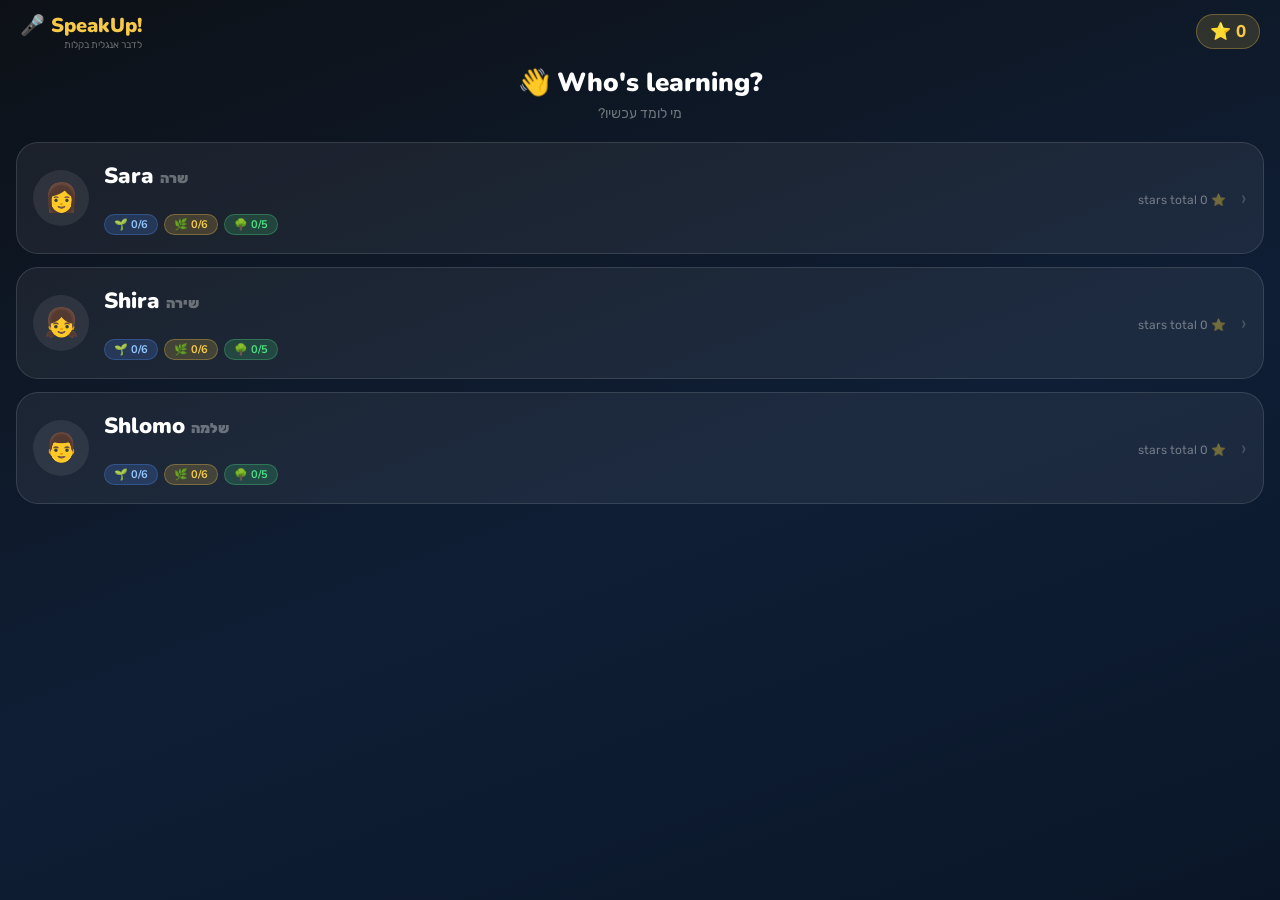
==== index.html @ 08e77045 "updated url for db" ====
<!DOCTYPE html>
<html lang="he" dir="ltr">
<head>
<meta charset="UTF-8">
<meta name="viewport" content="width=device-width, initial-scale=1.0, maximum-scale=1.0, user-scalable=no, viewport-fit=cover">
<meta name="apple-mobile-web-app-capable" content="yes">
<meta name="apple-mobile-web-app-status-bar-style" content="black-translucent">
<meta name="apple-mobile-web-app-title" content="SpeakUp!">
<meta name="theme-color" content="#0d1117">
<title>SpeakUp! 🎤</title>
<link href="https://fonts.googleapis.com/css2?family=Nunito:wght@400;600;700;800;900&family=Rubik:wght@400;500;700&display=swap" rel="stylesheet">
<style>
:root{
  --bg:#0d1117;--gold:#f7c948;--coral:#ff6b6b;
  --blue:#4f8ef7;--green:#4ade80;--purple:#a78bfa;
  --safe-top:env(safe-area-inset-top,0px);--safe-bottom:env(safe-area-inset-bottom,0px);
}
*{box-sizing:border-box;margin:0;padding:0;-webkit-tap-highlight-color:transparent;}
html,body{height:100%;width:100%;background:var(--bg);font-family:'Nunito',sans-serif;overflow:hidden;touch-action:manipulation;}
#app{height:100vh;width:100vw;background:linear-gradient(160deg,#0d1117 0%,#0f1e35 55%,#0a1628 100%);display:flex;flex-direction:column;overflow:hidden;padding-top:var(--safe-top);padding-bottom:var(--safe-bottom);}

.hdr{display:flex;align-items:center;justify-content:space-between;padding:12px 20px 8px;flex-shrink:0;}
.logo-text{color:#fff;font-weight:900;font-size:20px;}.logo-text span{color:var(--gold);}
.logo-sub{color:rgba(255,255,255,0.38);font-size:10px;font-family:'Rubik',sans-serif;direction:rtl;}
.star-pill{display:flex;align-items:center;gap:5px;background:rgba(247,201,72,0.15);border:1px solid rgba(247,201,72,0.3);border-radius:20px;padding:5px 13px;}
.star-pill span{color:var(--gold);font-weight:800;font-size:17px;}

.scroll{flex:1;overflow-y:auto;-webkit-overflow-scrolling:touch;padding:0 16px 32px;}
.scroll::-webkit-scrollbar{display:none;}
.screen{display:none;}.screen.active{display:block;}
.back-btn{background:rgba(255,255,255,0.12);border:1.5px solid rgba(255,255,255,0.25);border-radius:12px;padding:6px 14px;color:#fff;font-size:14px;font-weight:700;cursor:pointer;display:flex;align-items:center;justify-content:center;gap:4px;flex-shrink:0;transition:background 0.15s;}.back-btn:active{background:rgba(255,255,255,0.22);}
.btn{border:none;border-radius:16px;padding:14px 0;font-family:'Nunito',sans-serif;font-weight:800;font-size:15px;cursor:pointer;transition:transform 0.1s;-webkit-appearance:none;}
.btn:active{transform:scale(0.96);}
.btn-ghost{flex:1;background:rgba(255,255,255,0.08);border:1px solid rgba(255,255,255,0.12);color:#fff;}
.btn-blue{flex:1;background:linear-gradient(135deg,#4f8ef7,#2563eb);color:#fff;}
.btn-gold{width:100%;background:linear-gradient(135deg,var(--gold),var(--coral));color:#1a1a2e;}
.btn-off{opacity:0.3;pointer-events:none;}
.pbar-wrap{background:rgba(255,255,255,0.1);border-radius:8px;height:5px;margin-bottom:18px;}
.pbar{height:100%;border-radius:8px;transition:width 0.4s;}

/* PROFILES */
.pick-head{text-align:center;padding-top:6px;margin-bottom:20px;}
.pick-head h1{color:#fff;font-weight:900;font-size:26px;margin-bottom:5px;}
.pick-head p{color:rgba(255,255,255,0.4);font-size:14px;font-family:'Rubik',sans-serif;direction:rtl;}
.prof-card{background:rgba(255,255,255,0.06);border:1.5px solid rgba(255,255,255,0.12);border-radius:22px;padding:18px 16px;margin-bottom:13px;display:flex;align-items:center;gap:15px;cursor:pointer;transition:transform 0.12s;}
.prof-card:active{transform:scale(0.97);}
.p-avatar{width:56px;height:56px;border-radius:50%;display:flex;align-items:center;justify-content:center;font-size:28px;flex-shrink:0;background:rgba(255,255,255,0.08);}
.p-name{color:#fff;font-weight:900;font-size:22px;}
.p-sub{color:rgba(255,255,255,0.38);font-size:12px;font-family:'Rubik',sans-serif;direction:rtl;margin-top:2px;}
.p-levels{display:flex;gap:6px;margin-top:7px;flex-wrap:wrap;}
.lvl-pip{border-radius:20px;padding:2px 9px;font-size:11px;font-weight:700;}
.pip-b{background:rgba(79,142,247,0.2);color:#93c5fd;border:1px solid rgba(79,142,247,0.3);}
.pip-i{background:rgba(247,201,72,0.18);color:var(--gold);border:1px solid rgba(247,201,72,0.3);}
.pip-a{background:rgba(74,222,128,0.18);color:var(--green);border:1px solid rgba(74,222,128,0.3);}

/* LEVEL PICKER */
.lvl-head{text-align:center;padding:4px 0 18px;}
.lvl-head .av{font-size:52px;display:block;margin-bottom:8px;}
.lvl-head h2{color:#fff;font-weight:900;font-size:24px;}
.lvl-head p{color:rgba(255,255,255,0.4);font-size:13px;font-family:'Rubik',sans-serif;direction:rtl;margin-top:3px;}
.lvl-card{border-radius:22px;padding:18px 16px;margin-bottom:13px;cursor:pointer;transition:transform 0.12s;border:2px solid transparent;}
.lvl-card:active{transform:scale(0.97);}
.lc-b{background:linear-gradient(135deg,rgba(79,142,247,0.18),rgba(37,99,235,0.1));border-color:rgba(79,142,247,0.35);}
.lc-i{background:linear-gradient(135deg,rgba(247,201,72,0.15),rgba(255,107,107,0.08));border-color:rgba(247,201,72,0.35);}
.lc-a{background:linear-gradient(135deg,rgba(74,222,128,0.14),rgba(34,197,94,0.07));border-color:rgba(74,222,128,0.35);}
.lvl-top{display:flex;align-items:center;justify-content:space-between;margin-bottom:6px;}
.lvl-title{color:#fff;font-weight:900;font-size:19px;}
.lvl-badge{font-size:10px;font-weight:800;letter-spacing:0.5px;padding:3px 10px;border-radius:20px;}
.bdg-b{background:rgba(79,142,247,0.25);color:#93c5fd;}
.bdg-i{background:rgba(247,201,72,0.25);color:var(--gold);}
.bdg-a{background:rgba(74,222,128,0.25);color:var(--green);}
.lvl-desc{color:rgba(255,255,255,0.48);font-size:13px;margin-bottom:10px;}
.lvl-prow{display:flex;align-items:center;gap:8px;}
.lvl-pbar{flex:1;background:rgba(255,255,255,0.1);border-radius:6px;height:5px;}
.lvl-pfill{height:100%;border-radius:6px;}
.fill-b{background:linear-gradient(90deg,#93c5fd,#4f8ef7);}
.fill-i{background:linear-gradient(90deg,var(--gold),var(--coral));}
.fill-a{background:linear-gradient(90deg,var(--green),#22c55e);}
.lvl-ptext{color:rgba(255,255,255,0.35);font-size:11px;white-space:nowrap;}

/* HOME */
.home-hdr{background:rgba(255,255,255,0.05);border:1px solid rgba(255,255,255,0.08);border-radius:20px;padding:14px;margin-bottom:14px;display:flex;align-items:center;gap:12px;}
.hh-av{width:42px;height:42px;border-radius:50%;display:flex;align-items:center;justify-content:center;font-size:20px;background:rgba(255,255,255,0.08);flex-shrink:0;}
.hh-name{color:#fff;font-weight:900;font-size:16px;}
.hh-sub{color:rgba(255,255,255,0.36);font-size:11px;font-family:'Rubik',sans-serif;direction:rtl;margin-top:2px;}
.sw-btn{background:rgba(255,255,255,0.08);border:1px solid rgba(255,255,255,0.15);border-radius:12px;padding:6px 11px;color:rgba(255,255,255,0.6);font-size:11px;font-weight:700;cursor:pointer;white-space:nowrap;}
.sec-label{color:rgba(255,255,255,0.4);font-size:11px;font-weight:800;letter-spacing:1px;text-transform:uppercase;margin-bottom:9px;}
.lesson-row{width:100%;background:rgba(255,255,255,0.06);border:1px solid rgba(255,255,255,0.1);border-radius:18px;padding:13px 15px;display:flex;align-items:center;gap:13px;margin-bottom:9px;cursor:pointer;transition:transform 0.1s;-webkit-appearance:none;}
.lesson-row:active{transform:scale(0.97);}
.lesson-row.done{background:rgba(74,222,128,0.09);border-color:rgba(74,222,128,0.27);}
.lr-emoji{font-size:30px;line-height:1;flex-shrink:0;}
.lr-info{flex:1;text-align:left;}
.lr-en{color:#fff;font-weight:800;font-size:15px;}
.lr-he{color:rgba(255,255,255,0.36);font-family:'Rubik',sans-serif;font-size:12px;direction:rtl;text-align:right;}
.lr-meta{color:rgba(255,255,255,0.26);font-size:11px;margin-top:2px;}
.lr-check{color:var(--green);font-size:16px;}
.lr-arrow{color:rgba(255,255,255,0.2);font-size:17px;}

/* ═══ FLASHCARD SCREEN ═══ */
.card-hdr{display:flex;align-items:center;justify-content:space-between;margin-bottom:13px;}
.card-hdr-title{color:#fff;font-weight:800;font-size:16px;}
.card-hdr-count{color:rgba(255,255,255,0.38);font-size:13px;}

/* The big word card */
.word-card{background:linear-gradient(135deg,#1a237e,#283593);border:1px solid rgba(255,255,255,0.12);border-radius:28px;padding:28px 20px;text-align:center;margin-bottom:16px;position:relative;}
.wc-hebrew{color:#fff;font-weight:900;font-size:52px;font-family:'Rubik',sans-serif;direction:rtl;line-height:1.1;margin-bottom:12px;}
.wc-english{color:rgba(255,255,255,0.55);font-size:22px;font-weight:700;margin-bottom:4px;}
.wc-pronun{display:inline-block;background:rgba(255,255,255,0.1);border-radius:12px;padding:5px 14px;color:rgba(255,255,255,0.7);font-size:14px;font-weight:700;margin-bottom:12px;}
.wc-example{color:rgba(255,255,255,0.4);font-size:13px;font-style:italic;line-height:1.5;}

/* LISTEN BUTTON */
.listen-btn{width:100%;border:none;border-radius:20px;padding:18px;background:linear-gradient(135deg,#4f8ef7,#2563eb);color:#fff;font-family:'Nunito',sans-serif;font-weight:900;font-size:18px;cursor:pointer;display:flex;align-items:center;justify-content:center;gap:10px;margin-bottom:12px;transition:transform 0.1s;}
.listen-btn:active{transform:scale(0.97);}
.listen-btn.playing{background:linear-gradient(135deg,#7c3aed,#5b21b6);animation:pulse 1s infinite;}

/* SPEAK BUTTON — big mic */
.speak-btn{width:100%;border:none;border-radius:20px;padding:20px;background:linear-gradient(135deg,#dc2626,#b91c1c);color:#fff;font-family:'Nunito',sans-serif;font-weight:900;font-size:18px;cursor:pointer;display:flex;align-items:center;justify-content:center;gap:10px;margin-bottom:12px;transition:all 0.2s;position:relative;overflow:hidden;}
.speak-btn:active{transform:scale(0.97);}
.speak-btn.listening{background:linear-gradient(135deg,#16a34a,#15803d);animation:pulse 0.8s infinite;}
.speak-btn.listening::after{content:'';position:absolute;inset:-4px;border-radius:24px;border:3px solid rgba(74,222,128,0.6);animation:ripple 1s infinite;}

/* NAV */
.nav-row{display:flex;gap:10px;margin-bottom:9px;}

/* FEEDBACK */
.fb-card{border-radius:18px;padding:14px 16px;text-align:center;margin-bottom:12px;display:none;}
.fb-card.correct{background:rgba(74,222,128,0.15);border:1px solid rgba(74,222,128,0.4);}
.fb-card.wrong{background:rgba(248,113,113,0.12);border:1px solid rgba(248,113,113,0.3);}
.fb-emoji{font-size:32px;display:block;margin-bottom:4px;}
.fb-main{font-weight:800;font-size:17px;}
.fb-card.correct .fb-main{color:var(--green);}
.fb-card.wrong .fb-main{color:#f87171;}
.fb-heard{color:rgba(255,255,255,0.45);font-size:13px;margin-top:4px;font-family:'Rubik',sans-serif;}

/* QUIZ SCREEN — speak the translation */
.q-card{background:rgba(255,255,255,0.05);border:1px solid rgba(255,255,255,0.1);border-radius:22px;padding:22px 16px;margin-bottom:16px;text-align:center;}
.q-prompt{color:rgba(255,255,255,0.45);font-size:13px;margin-bottom:10px;font-family:'Rubik',sans-serif;direction:rtl;}
.q-hebrew{color:#fff;font-weight:900;font-size:52px;font-family:'Rubik',sans-serif;direction:rtl;line-height:1.15;}
.q-hint{color:rgba(255,255,255,0.3);font-size:12px;margin-top:8px;}

/* Big mic for quiz */
.mic-wrap{display:flex;flex-direction:column;align-items:center;gap:12px;margin-bottom:16px;}
.mic-btn{width:100px;height:100px;border-radius:50%;border:none;background:linear-gradient(135deg,#dc2626,#b91c1c);color:#fff;font-size:40px;cursor:pointer;display:flex;align-items:center;justify-content:center;transition:all 0.2s;box-shadow:0 8px 32px rgba(220,38,38,0.4);}
.mic-btn.listening{background:linear-gradient(135deg,#16a34a,#15803d);box-shadow:0 8px 32px rgba(22,163,74,0.5);animation:micPulse 0.8s infinite;}
.mic-label{color:rgba(255,255,255,0.5);font-size:13px;font-family:'Rubik',sans-serif;direction:rtl;}
.mic-label.active{color:var(--green);font-weight:700;}
.heard-text{background:rgba(255,255,255,0.06);border:1px solid rgba(255,255,255,0.1);border-radius:14px;padding:12px 16px;color:#fff;font-size:18px;font-weight:700;min-height:50px;text-align:center;margin-bottom:10px;font-style:italic;}

/* also show MC option for those who want it */
.opts-grid{display:grid;grid-template-columns:1fr 1fr;gap:9px;margin-bottom:11px;}
.opt{background:rgba(255,255,255,0.07);border:1px solid rgba(255,255,255,0.12);border-radius:14px;padding:13px 8px;color:#fff;font-family:'Nunito',sans-serif;font-weight:700;font-size:16px;cursor:pointer;-webkit-appearance:none;width:100%;transition:all 0.1s;}
.opt:active{transform:scale(0.96);}
.opt.correct{background:rgba(74,222,128,0.2)!important;border-color:var(--green)!important;color:var(--green)!important;}
.opt.wrong{background:rgba(248,113,113,0.15)!important;border-color:#f87171!important;}
.or-divider{text-align:center;color:rgba(255,255,255,0.25);font-size:12px;margin:8px 0;letter-spacing:1px;}
.score-line{color:rgba(255,255,255,0.36);font-size:13px;margin-top:5px;text-align:center;}
.score-line b{color:var(--green);}

/* RESULT */
.res{text-align:center;padding-top:6px;}
.res-emoji{font-size:72px;display:block;margin-bottom:10px;animation:bIn 0.5s cubic-bezier(.4,2,.6,1);}
.res-title{color:#fff;font-weight:900;font-size:22px;margin-bottom:4px;}
.res-score{color:rgba(255,255,255,0.48);font-size:14px;margin-bottom:18px;}
.stars-row{display:flex;justify-content:center;gap:13px;margin-bottom:20px;}
.si{font-size:42px;opacity:0.2;}.si.on{opacity:1;animation:sPop 0.5s cubic-bezier(.4,2,.6,1) forwards;}
.words-box{background:rgba(255,255,255,0.05);border:1px solid rgba(255,255,255,0.08);border-radius:18px;padding:12px 14px;margin-bottom:14px;}
.words-box-t{color:rgba(255,255,255,0.36);font-size:12px;margin-bottom:7px;}
.chips{display:flex;flex-wrap:wrap;gap:6px;justify-content:center;}
.chip{background:rgba(247,201,72,0.1);border:1px solid rgba(247,201,72,0.22);border-radius:20px;padding:3px 10px;color:var(--gold);font-size:12px;font-weight:700;cursor:pointer;}
.chip:active{transform:scale(0.95);}
.res-btns{display:flex;flex-direction:column;gap:9px;}
.xp-box{background:linear-gradient(135deg,rgba(79,142,247,0.2),rgba(37,99,235,0.14));border:1px solid rgba(79,142,247,0.3);border-radius:16px;padding:11px 14px;margin-bottom:14px;text-align:center;}
.xp-box strong{color:#93c5fd;font-size:14px;}.xp-box p{color:rgba(255,255,255,0.42);font-size:12px;font-family:'Rubik',sans-serif;direction:rtl;margin-top:3px;}

/* speech mode toggle */
.mode-toggle{display:flex;gap:8px;margin-bottom:14px;}
.mode-btn{flex:1;border:none;border-radius:14px;padding:10px;font-family:'Nunito',sans-serif;font-weight:700;font-size:13px;cursor:pointer;-webkit-appearance:none;transition:all 0.2s;}
.mode-btn.active-mode{background:linear-gradient(135deg,#4f8ef7,#2563eb);color:#fff;}
.mode-btn.inactive-mode{background:rgba(255,255,255,0.07);color:rgba(255,255,255,0.5);border:1px solid rgba(255,255,255,0.1);}

@keyframes pulse{0%,100%{opacity:1}50%{opacity:0.7}}
@keyframes ripple{0%{transform:scale(1);opacity:1}100%{transform:scale(1.15);opacity:0}}
@keyframes micPulse{0%,100%{transform:scale(1)}50%{transform:scale(1.08)}}
@keyframes bIn{0%{transform:scale(0.4);opacity:0}100%{transform:scale(1);opacity:1}}
@keyframes sPop{0%{transform:scale(0) rotate(-25deg);opacity:0}80%{transform:scale(1.25) rotate(5deg);opacity:1}100%{transform:scale(1) rotate(0);opacity:1}}
@keyframes fIn{0%{transform:translateY(7px);opacity:0}100%{transform:translateY(0);opacity:1}}
.fin{animation:fIn 0.22s ease;}

</style>
</head>
<body>
<div id="app">
  <div class="hdr">
    <div style="display:flex;align-items:center;gap:8px">
      <button class="back-btn" id="backBtn" style="display:none" onclick="goBack()">← Back</button>
      <div>
        <div class="logo-text">🎤 <span>SpeakUp!</span></div>
        <div class="logo-sub" id="hSub">לדבר אנגלית בקלות</div>
      </div>
    </div>
    <div class="star-pill"><span>⭐</span><span id="starCount">0</span></div>
  </div>

  <div class="scroll" id="scroll">

    <!-- ① PROFILE PICKER -->
    <div class="screen active" id="s-profiles">
      <div class="pick-head"><h1>👋 Who's learning?</h1><p>מי לומד עכשיו?</p></div>
      <div id="profileList"></div>
    </div>

    <!-- ② LEVEL PICKER -->
    <div class="screen" id="s-levels">
      <div class="lvl-head">
        <span class="av" id="lvlAv"></span>
        <h2 id="lvlName"></h2>
        <p>בחר את הרמה שלך</p>
      </div>
      <div id="levelList"></div>
    </div>

    <!-- ③ LESSON LIST -->
    <div class="screen" id="s-home">
      <div class="home-hdr" id="homeHdr"></div>
      <div id="lessonList"></div>
    </div>

    <!-- ④ LEARN (flashcard + listen + speak) -->
    <div class="screen" id="s-lesson">
      <div class="card-hdr">
        <div class="card-hdr-title" id="cardTitle"></div>
        <div class="card-hdr-count" id="cardCount"></div>
      </div>
      <div class="pbar-wrap"><div class="pbar" id="cardPbar" style="background:linear-gradient(90deg,var(--gold),var(--coral));width:12%"></div></div>

      <div class="word-card">
        <div class="wc-hebrew" id="wHebrew"></div>
        <div class="wc-english" id="wEnglish"></div>
        <div class="wc-example" id="wExample"></div>
      </div>

      <!-- Listen button -->
      <button class="listen-btn" id="listenBtn" onclick="speakWord()">
        🔊 Listen • שמע את המילה
      </button>

      <!-- Speak back button -->
      <button class="speak-btn" id="speakBackBtn" onclick="toggleSpeakBack()">
        🎤 Say it! • דבר את המילה
      </button>

      <div class="fb-card fin" id="lessonFb">
        <span class="fb-emoji" id="lessonFbEmoji"></span>
        <div class="fb-main" id="lessonFbMain"></div>
        <div class="fb-heard" id="lessonFbHeard"></div>
      </div>

      <div class="nav-row" style="margin-top:8px">
        <button class="btn btn-ghost" id="prevBtn" onclick="prevCard()">← הקודם</button>
        <button class="btn btn-blue"  id="nextBtn" onclick="nextCard()">הבא →</button>
      </div>
      <button class="btn btn-gold" id="quizBtn" style="display:none;margin-top:2px" onclick="startQuiz()">🎯 Practice Quiz! • חידון</button>
      <button class="btn btn-ghost" id="backToLessonsBtn" style="display:none;width:100%;margin-top:6px" onclick="goHome()">🏠 Back to Lessons • חזור לשיעורים</button>
    </div>

    <!-- ⑤ QUIZ -->
    <div class="screen" id="s-quiz">
      <div style="display:flex;align-items:center;justify-content:space-between;margin-bottom:11px">
        <div style="color:var(--gold);font-weight:800;font-size:16px">🎯 Speaking Quiz!</div>
        <div style="color:rgba(255,255,255,0.4);font-size:14px" id="qCount">1/8</div>
      </div>
      <div class="pbar-wrap"><div class="pbar" id="qPbar" style="background:linear-gradient(90deg,#4ade80,#22c55e);width:0%"></div></div>

      <div class="q-card">
        <div class="q-prompt">Say this word in English • אמור את המילה הזאת באנגלית:</div>
        <div class="q-hebrew" id="qHebrew"></div>
        <div class="q-hint" id="qNudge">Try saying it out loud — it helps!</div>
      </div>

      <!-- Mode toggle: speak or tap -->
      <div class="mode-toggle">
        <button class="mode-btn active-mode" id="modeSpeakBtn" onclick="setMode('speak')">🎤 Speak • דבר</button>
        <button class="mode-btn inactive-mode" id="modeTapBtn"   onclick="setMode('tap')">👆 Tap • לחץ</button>
      </div>

      <!-- SPEAK MODE -->
      <div id="speakMode">
        <div class="mic-wrap">
          <button class="mic-btn" id="micBtn" onclick="toggleMic()">🎤</button>
          <div class="mic-label" id="micLabel">Tap & say the English meaning • לחץ ואמור באנגלית</div>
        </div>
        <div class="heard-text" id="heardText">...</div>
        <button class="btn btn-blue" style="width:100%;margin-bottom:10px" onclick="checkSpoken()">✓ Check • בדוק</button>
      </div>

      <!-- TAP MODE (MC fallback) -->
      <div id="tapMode" style="display:none">
        <div class="opts-grid" id="mcOpts"></div>
      </div>

      <!-- Also play the word -->
      <button class="btn btn-ghost" style="width:100%;margin-bottom:10px;font-size:13px" onclick="playCurrentQ()">🔊 Hear the answer • שמע את התשובה</button>

      <div class="fb-card fin" id="qFb">
        <span class="fb-emoji" id="qFbEmoji"></span>
        <div class="fb-main" id="qFbMain"></div>
        <div class="fb-heard" id="qFbHeard"></div>
      </div>
      <div class="score-line">✓ <b id="qScore">0</b> correct so far</div>
    </div>

    <!-- ⑥ RESULT -->
    <div class="screen" id="s-result">
      <div class="res">
        <span class="res-emoji" id="rEmoji">🏆</span>
        <div class="res-title" id="rTitle"></div>
        <div class="res-score" id="rScore"></div>
        <div class="stars-row"><div class="si" id="st1">⭐</div><div class="si" id="st2">⭐</div><div class="si" id="st3">⭐</div></div>
        <div class="xp-box" id="xpBox" style="display:none"><strong id="xpT"></strong><p id="xpSub"></p></div>
        <div class="words-box">
          <div class="words-box-t">Tap a word to hear it again • לחץ כדי לשמוע</div>
          <div class="chips" id="wChips"></div>
        </div>
        <div class="res-btns">
          <button class="btn btn-blue"  style="width:100%;padding:15px" onclick="retryQuiz()">🔄 Try Again • נסה שוב</button>
          <button class="btn btn-gold"  style="padding:15px"            onclick="goHome()">🏠 More Lessons • עוד שיעורים</button>
          <button class="btn btn-ghost" style="width:100%;padding:12px;font-size:13px" onclick="goLevels()">📊 Change Level • שנה רמה</button>
          <button class="btn btn-ghost" style="width:100%;padding:12px;font-size:13px" onclick="goProfiles()">👤 Switch User • החלף משתמש</button>
        </div>
      </div>
    </div>

  </div>
</div>
<script>
/* ══════════════════════════════════
   CONTENT
══════════════════════════════════ */
const LEVEL_META={
  beginner:    {key:'beginner',    icon:'🌱',label:'Beginner',    labelHe:'מתחיל',  lc:'lc-b',fill:'fill-b',bdg:'bdg-b',pip:'pip-b',desc:'Basic words spoken aloud'},
  intermediate:{key:'intermediate',icon:'🌿',label:'Intermediate',labelHe:'בינוני', lc:'lc-i',fill:'fill-i',bdg:'bdg-i',pip:'pip-i',desc:'Sentences & everyday phrases'},
  advanced:    {key:'advanced',    icon:'🌳',label:'Advanced',    labelHe:'מתקדם',  lc:'lc-a',fill:'fill-a',bdg:'bdg-a',pip:'pip-a',desc:'Idioms & complex expressions'},
};
const USERS=[
  {id:'sara',  name:'Sara',  nameHe:'שרה',  emoji:'👩'},
  {id:'shira', name:'Shira', nameHe:'שירה', emoji:'👧'},
  {id:'shlomo',name:'Shlomo',nameHe:'שלמה', emoji:'👨'},
];
const LESSONS={
  beginner:[
    {id:'greetings',he:'ברכות',en:'Greetings',emoji:'👋',words:[
      {e:'Hello',h:'שלום',x:'Hello! Nice to meet you.'},
      {e:'Good morning',h:'בוקר טוב',x:'Good morning! How are you?'},
      {e:'Good night',h:'לילה טוב',x:'Good night, sleep well.'},
      {e:'Goodbye',h:'להתראות',x:'Goodbye, see you tomorrow!'},
      {e:'Thank you',h:'תודה',x:'Thank you very much!'},
      {e:'Please',h:'בבקשה',x:'Can I have water, please?'},
      {e:'Yes',h:'כן',x:'Yes, I understand.'},
      {e:'No',h:'לא',x:'No, thank you.'},
    ]},
    {id:'numbers',he:'מספרים',en:'Numbers',emoji:'🔢',words:[
      {e:'One',h:'אחד',x:'One coffee, please.'},
      {e:'Two',h:'שניים',x:'Two apples, please.'},
      {e:'Three',h:'שלוש',x:'I need three minutes.'},
      {e:'Four',h:'ארבע',x:'Table for four, please.'},
      {e:'Five',h:'חמש',x:'Five more minutes!'},
      {e:'Ten',h:'עשר',x:'Ten minutes later.'},
      {e:'Twenty',h:'עשרים',x:'Twenty dollars, please.'},
      {e:'One hundred',h:'מאה',x:'One hundred percent!'},
    ]},
    {id:'colors',he:'צבעים',en:'Colors',emoji:'🎨',words:[
      {e:'Red',h:'אדום',x:'I like the red one.'},
      {e:'Blue',h:'כחול',x:'The sky is blue.'},
      {e:'Green',h:'ירוק',x:'Grass is green.'},
      {e:'Yellow',h:'צהוב',x:'The sun is yellow.'},
      {e:'White',h:'לבן',x:'I want the white shirt.'},
      {e:'Black',h:'שחור',x:'Black coffee, please.'},
      {e:'Orange',h:'כתום',x:'I want an orange juice.'},
      {e:'Pink',h:'ורוד',x:'She loves pink flowers.'},
    ]},
    {id:'family',he:'משפחה',en:'Family',emoji:'👨‍👩‍👧',words:[
      {e:'Mother',h:'אמא',x:'My mother is very kind.'},
      {e:'Father',h:'אבא',x:'My father works here.'},
      {e:'Brother',h:'אח',x:'This is my brother.'},
      {e:'Sister',h:'אחות',x:'My sister is a doctor.'},
      {e:'Son',h:'בן',x:'He is my son.'},
      {e:'Daughter',h:'בת',x:'She is my daughter.'},
      {e:'Grandmother',h:'סבתא',x:'I love my grandmother.'},
      {e:'Grandfather',h:'סבא',x:'My grandfather is funny.'},
    ]},
    {id:'food',he:'אוכל',en:'Food & Drink',emoji:'🍎',words:[
      {e:'Water',h:'מים',x:'Can I have some water?'},
      {e:'Bread',h:'לחם',x:'Fresh bread, please.'},
      {e:'Coffee',h:'קפה',x:'One coffee, please.'},
      {e:'Milk',h:'חלב',x:'I take milk in my coffee.'},
      {e:'Chicken',h:'עוף',x:'I will have the chicken.'},
      {e:'Salad',h:'סלט',x:'A salad, please.'},
      {e:'Juice',h:'מיץ',x:'Orange juice, please.'},
      {e:'Dessert',h:'קינוח',x:'What desserts do you have?'},
    ]},
    {id:'body',he:'גוף',en:'Body Parts',emoji:'🧍',words:[
      {e:'Head',h:'ראש',x:'My head hurts.'},
      {e:'Hand',h:'יד',x:'Give me your hand.'},
      {e:'Eye',h:'עין',x:'I have something in my eye.'},
      {e:'Ear',h:'אוזן',x:'My ear hurts.'},
      {e:'Nose',h:'אף',x:'I have a runny nose.'},
      {e:'Mouth',h:'פה',x:'Open your mouth wide.'},
      {e:'Leg',h:'רגל',x:'My leg is tired.'},
      {e:'Back',h:'גב',x:'My back hurts today.'},
    ]},
  ],
  intermediate:[
    {id:'verbs',he:'פעלים',en:'Useful Phrases',emoji:'⚡',words:[
      {e:'I would like',h:'אני הייתי רוצה',x:'I would like a table for two.'},
      {e:'Can you help me?',h:'אתה יכול לעזור לי?',x:'Excuse me, can you help me?'},
      {e:'Where is the bathroom?',h:'איפה השירותים?',x:'Sorry, where is the bathroom?'},
      {e:'How much does it cost?',h:'כמה זה עולה?',x:'Excuse me, how much does it cost?'},
      {e:'I do not understand',h:'אני לא מבין',x:'Sorry, I do not understand.'},
      {e:'Can you repeat that?',h:'אתה יכול לחזור על זה?',x:'Can you repeat that more slowly?'},
      {e:'I am looking for',h:'אני מחפש',x:'I am looking for the train station.'},
      {e:'My name is',h:'שמי',x:'Hi! My name is Sarah.'},
    ]},
    {id:'time',he:'זמן',en:'Time & Days',emoji:'🕐',words:[
      {e:'What time is it?',h:'מה השעה?',x:'Excuse me, what time is it?'},
      {e:'Today',h:'היום',x:'Today is Monday.'},
      {e:'Tomorrow',h:'מחר',x:'See you tomorrow!'},
      {e:'Yesterday',h:'אתמול',x:'I called yesterday.'},
      {e:'In the morning',h:'בבוקר',x:'I wake up in the morning.'},
      {e:'In the evening',h:'בערב',x:'I exercise in the evening.'},
      {e:'Next week',h:'שבוע הבא',x:'I will call you next week.'},
      {e:'Right now',h:'עכשיו',x:'I need help right now!'},
    ]},
    {id:'travel',he:'נסיעה',en:'Travel',emoji:'✈️',words:[
      {e:'Where is the airport?',h:'איפה נמל התעופה?',x:'Excuse me, where is the airport?'},
      {e:'I need a taxi',h:'אני צריך מונית',x:'Can you call me a taxi, please?'},
      {e:'One ticket please',h:'כרטיס אחד בבקשה',x:'One ticket to Tel Aviv, please.'},
      {e:'What gate?',h:'איזה שער?',x:'Excuse me, what gate is my flight?'},
      {e:'My bag is lost',h:'האריזה שלי אבדה',x:'My bag is lost. Can you help me?'},
      {e:'I have a reservation',h:'יש לי הזמנה',x:'I have a reservation under my name.'},
      {e:'Check in',h:'קבלה למלון',x:'I would like to check in, please.'},
      {e:'Check out',h:'יציאה ממלון',x:'I need to check out tomorrow morning.'},
    ]},
    {id:'shopping',he:'קניות',en:'Shopping',emoji:'🛒',words:[
      {e:'Do you have this in my size?',h:'יש לך את זה במידה שלי?',x:'Do you have this in my size?'},
      {e:'I am just looking',h:'אני רק מסתכל',x:'No thank you, I am just looking.'},
      {e:'Can I try this on?',h:'אפשר למדוד את זה?',x:'Can I try this on, please?'},
      {e:'Do you accept credit cards?',h:'אתם מקבלים כרטיסי אשראי?',x:'Do you accept credit cards?'},
      {e:'I will take it',h:'אני אקח את זה',x:'Perfect, I will take it!'},
      {e:'Can I get a receipt?',h:'אפשר לקבל קבלה?',x:'Can I get a receipt, please?'},
      {e:'Is there a discount?',h:'יש הנחה?',x:'Excuse me, is there a discount?'},
      {e:'Too expensive',h:'יקר מדי',x:'That is too expensive for me.'},
    ]},
    {id:'feelings',he:'רגשות',en:'Feelings',emoji:'😊',words:[
      {e:'I am happy',h:'אני שמח',x:'I am very happy to be here!'},
      {e:'I am tired',h:'אני עייף',x:'Sorry, I am really tired today.'},
      {e:'I am hungry',h:'אני רעב',x:'I am very hungry. Let us eat!'},
      {e:'I am lost',h:'אני אבוד',x:'I am lost. Can you help me?'},
      {e:'I am excited',h:'אני נרגש',x:'I am so excited about this trip!'},
      {e:'I miss you',h:'אני מתגעגע אליך',x:'I miss you so much!'},
      {e:'I love it',h:'אני אוהב את זה',x:'This food is amazing, I love it!'},
      {e:'I am not feeling well',h:'אני לא מרגיש טוב',x:'Sorry, I am not feeling well today.'},
    ]},
    {id:'health',he:'בריאות',en:'Health',emoji:'🏥',words:[
      {e:'I need a doctor',h:'אני צריך רופא',x:'Please, I need a doctor now!'},
      {e:'I have a headache',h:'יש לי כאב ראש',x:'I have a terrible headache.'},
      {e:'I am allergic to',h:'אני אלרגי ל',x:'I am allergic to nuts.'},
      {e:'Call an ambulance',h:'קרא לאמבולנס',x:'Please call an ambulance!'},
      {e:'Where is the pharmacy?',h:'איפה בית המרקחת?',x:'Where is the nearest pharmacy?'},
      {e:'I take medication',h:'אני לוקח תרופות',x:'I take medication every morning.'},
      {e:'I need a prescription',h:'אני צריך מרשם',x:'I need a prescription for this medicine.'},
      {e:'I feel better',h:'אני מרגיש יותר טוב',x:'Thank you, I feel much better now.'},
    ]},
  ],
  advanced:[
    {id:'idioms',he:'ביטויים',en:'Common Idioms',emoji:'💬',words:[
      {e:'Break a leg',h:'בהצלחה',x:'Break a leg at your interview!'},
      {e:'It is a piece of cake',h:'זה קל מאוד',x:'Do not worry, it is a piece of cake!'},
      {e:'Under the weather',h:'לא מרגיש טוב',x:'I am feeling a bit under the weather.'},
      {e:'Hit the road',h:'לצאת לדרך',x:'Let us hit the road before traffic.'},
      {e:'Cost an arm and a leg',h:'לעלות הון עתק',x:'This hotel cost an arm and a leg!'},
      {e:'The more the merrier',h:'כל עוד יש יותר, יותר כיף',x:'Bring your friends! The more the merrier.'},
      {e:'Once in a blue moon',h:'לעיתים נדירות',x:'We eat out once in a blue moon.'},
      {e:'No pain, no gain',h:'בלי מאמץ, אין הצלחה',x:'Keep training! No pain, no gain.'},
    ]},
    {id:'business',he:'עסקים',en:'Business Talk',emoji:'💼',words:[
      {e:'Let us touch base',h:'בוא ניצור קשר',x:'Let us touch base next week.'},
      {e:'I will follow up',h:'אני אחזור אל זה',x:'I will follow up with you by email.'},
      {e:'What is the deadline?',h:'מה המועד האחרון?',x:'What is the deadline for this project?'},
      {e:'Let us get the ball rolling',h:'בוא נתחיל',x:'Let us get the ball rolling on this deal.'},
      {e:'I will get back to you',h:'אחזור אליך',x:'I will get back to you after the meeting.'},
      {e:'Can we schedule a call?',h:'אפשר לקבוע שיחה?',x:'Can we schedule a call for Monday?'},
      {e:'To be honest with you',h:'להיות כנה איתך',x:'To be honest with you, I need more time.'},
      {e:'That works for me',h:'זה מתאים לי',x:'Let us meet at 3pm.' },
    ]},
    {id:'smalltalk',he:'שיחה קלה',en:'Small Talk',emoji:'🌍',words:[
      {e:'How have you been?',h:'מה שלומך לאחרונה?',x:'Long time no see! How have you been?'},
      {e:'Not too bad',h:'לא רע',x:'How are you? Not too bad, thanks!'},
      {e:'What do you do for a living?',h:'מה אתה עושה בחיים?',x:'So, what do you do for a living?'},
      {e:'I know what you mean',h:'אני מבין אותך',x:'Yes, I know exactly what you mean.'},
      {e:'Tell me about yourself',h:'ספר לי על עצמך',x:'Nice to meet you! Tell me about yourself.'},
      {e:'What do you think?',h:'מה דעתך?',x:'That is interesting. What do you think?'},
      {e:'I totally agree',h:'אני לגמרי מסכים',x:'I totally agree with you on that!'},
      {e:'That is a good point',h:'זה נקודה טובה',x:'That is a really good point, actually.'},
    ]},
    {id:'conditionals',he:'תנאי',en:'Conditionals',emoji:'🔀',words:[
      {e:'If I were you',h:'אילו הייתי במקומך',x:'If I were you, I would take the job.'},
      {e:'I wish I could',h:'הלוואי שיכולתי',x:'I wish I could come to your party!'},
      {e:'What would you do if',h:'מה היית עושה אם',x:'What would you do if you won the lottery?'},
      {e:'As long as',h:'כל עוד',x:'I will help you as long as you try.'},
      {e:'Even though',h:'למרות ש',x:'I loved it even though it was hard.'},
      {e:'I should have',h:'הייתי צריך',x:'I should have called you earlier. Sorry!'},
      {e:'It depends on',h:'זה תלוי ב',x:'It depends on the weather, really.'},
      {e:'In that case',h:'במקרה כזה',x:'Oh, in that case let us change the plan.'},
    ]},
    {id:'writing',he:'ביטויי קישור',en:'Linking Phrases',emoji:'🔗',words:[
      {e:'On the other hand',h:'מצד שני',x:'On the other hand, there are benefits.'},
      {e:'As a matter of fact',h:'למעשה',x:'As a matter of fact, I agree with you.'},
      {e:'To be fair',h:'להיות הוגן',x:'To be fair, she did warn us.'},
      {e:'Having said that',h:'למרות זאת',x:'Having said that, let us try again.'},
      {e:'At the end of the day',h:'בסוף היום',x:'At the end of the day, what matters is family.'},
      {e:'For what it is worth',h:'אם זה שווה משהו',x:'For what it is worth, I think you are right.'},
      {e:'All things considered',h:'בסך הכל',x:'All things considered, it went well.'},
      {e:'More often than not',h:'לרוב',x:'More often than not, he arrives late.'},
    ]},
  ],
};

/* ══════════════════════════════════
   STATE & STORAGE
══════════════════════════════════ */
let data={
  sara:  {beginner:{stars:0,done:[],progress:{}},intermediate:{stars:0,done:[],progress:{}},advanced:{stars:0,done:[],progress:{}}},
  shira: {beginner:{stars:0,done:[],progress:{}},intermediate:{stars:0,done:[],progress:{}},advanced:{stars:0,done:[],progress:{}}},
  shlomo:{beginner:{stars:0,done:[],progress:{}},intermediate:{stars:0,done:[],progress:{}},advanced:{stars:0,done:[],progress:{}}},
};
let cur={userId:null,level:null,lesson:null,ci:0,qq:[],qi:0,qs:0,streak:0,fa:false,quizMode:'speak',recognizing:false,spokenText:''};
function ud(){return data[cur.userId][cur.level];}
function user(){return USERS.find(u=>u.id===cur.userId);}
function lm(){return LEVEL_META[cur.level];}
function save(){try{localStorage.setItem('su_v1',JSON.stringify(data));}catch(e){}}
function load(){try{const d=JSON.parse(localStorage.getItem('su_v1'));if(d){USERS.forEach(u=>{if(d[u.id])Object.keys(LEVEL_META).forEach(k=>{if(d[u.id][k]&&!d[u.id][k].progress)d[u.id][k].progress={};});});data=d;}}catch(e){}}
function shuffle(a){return[...a].sort(()=>Math.random()-0.5);}
const CHEERS=['!כל הכבוד','!מדהים','!יופי','!אלוף','!מצוין','!נהדר','!סחתיין','!איזה כיף','!ממש טוב','!את/ה מדהים','!עבודה יפה','!פצצה'];
const CHEERS_EN=["Nice job!","You're improving!","Keep going!","Great effort!","Nailed it!","You're on fire!","Awesome!","Well done!","Fantastic!","You've got this!","Super!","Brilliant!"];
const WRONG_MSGS=["Don't worry, try again!","Almost! Give it another shot","Close! Try once more","Everyone gets this one wrong at first","English is tricky… but you're winning!","Not quite — you'll get it next time!","So close! One more try"];
function cheer(){
  // Mix English and Hebrew encouragement
  const all=[...CHEERS,...CHEERS_EN];
  return all[Math.floor(Math.random()*all.length)];
}
function wrongMsg(){return WRONG_MSGS[Math.floor(Math.random()*WRONG_MSGS.length)];}

/* ══════════════════════════════════
   SPEECH SYNTHESIS (TTS)
══════════════════════════════════ */
let voices=[];
function loadVoices(){
  voices=window.speechSynthesis.getVoices();
}
window.speechSynthesis.onvoiceschanged=loadVoices;
loadVoices();

function speak(text, onEnd){
  window.speechSynthesis.cancel();
  const u=new SpeechSynthesisUtterance(text);
  u.lang='en-US'; u.rate=0.85; u.pitch=1;
  // prefer a native English voice
  const eng=voices.find(v=>v.lang.startsWith('en')&&!v.name.includes('Google'))||voices.find(v=>v.lang.startsWith('en'));
  if(eng) u.voice=eng;
  if(onEnd) u.onend=onEnd;
  window.speechSynthesis.speak(u);
}

/* ══════════════════════════════════
   SPEECH RECOGNITION (STT)
══════════════════════════════════ */
let recognition=null;
function initRecognition(){
  const SR=window.SpeechRecognition||window.webkitSpeechRecognition;
  if(!SR) return null;
  const r=new SR();
  r.lang='en-US'; r.continuous=false; r.interimResults=true;
  return r;
}

function startListening(onResult, onEnd){
  if(recognition){recognition.abort();}
  recognition=initRecognition();
  if(!recognition){alert('מיקרופון לא נתמך בדפדפן זה. נסה Chrome.\nMic not supported. Please use Chrome.');return;}
  recognition.onresult=e=>{
    let interim='',final='';
    for(let i=e.resultIndex;i<e.results.length;i++){
      if(e.results[i].isFinal) final+=e.results[i][0].transcript;
      else interim+=e.results[i][0].transcript;
    }
    onResult(final||interim, !!final);
  };
  recognition.onend=()=>{ cur.recognizing=false; if(onEnd) onEnd(); };
  recognition.onerror=e=>{ cur.recognizing=false; if(onEnd) onEnd(); };
  recognition.start();
  cur.recognizing=true;
}

function stopListening(){
  if(recognition) recognition.stop();
  cur.recognizing=false;
}

function checkMatch(spoken, target){
  const clean=s=>s.toLowerCase().replace(/[^a-z\s]/g,'').trim();
  const sp=clean(spoken), tg=clean(target);
  if(sp===tg) return true;
  // fuzzy: check if all words of target appear as whole words in spoken
  const tWords=tg.split(' ');
  const sWords=sp.split(' ');
  return tWords.every(w=>sWords.includes(w));
}

/* ══════════════════════════════════
   NAVIGATION
══════════════════════════════════ */
function show(id){
  document.querySelectorAll('.screen').forEach(s=>s.classList.remove('active'));
  document.getElementById(id).classList.add('active');
  document.getElementById('scroll').scrollTop=0;
}
function updateHeader(){
  const u=user(),l=cur.level;
  if(u&&l){document.getElementById('hSub').textContent=u.nameHe+' · '+LEVEL_META[l].icon+' '+LEVEL_META[l].labelHe;document.getElementById('starCount').textContent=ud().stars;}
  else if(u){document.getElementById('hSub').textContent=u.nameHe+' · בחר רמה';document.getElementById('starCount').textContent=0;}
  else{document.getElementById('hSub').textContent='לדבר אנגלית בקלות';document.getElementById('starCount').textContent=0;}
  document.getElementById('backBtn').style.display=cur.userId?'flex':'none';
}
function goBack(){
  const active=document.querySelector('.screen.active').id;
  if(active==='s-levels') goProfiles();
  else if(active==='s-home') goLevels();
  else if(active==='s-lesson'||active==='s-quiz'||active==='s-result') goHome();
  else goProfiles();
}
function goProfiles(){stopListening();window.speechSynthesis.cancel();cur.userId=null;cur.level=null;updateHeader();renderProfiles();show('s-profiles');}
function goLevels(){stopListening();window.speechSynthesis.cancel();cur.level=null;updateHeader();renderLevels();show('s-levels');}
function saveProgress(){
  if(!cur.lesson||!cur.reviewed||!cur.userId||!cur.level) return;
  const ud2=ud(),id=cur.lesson.id;
  if(!ud2.done.includes(id)){ud2.progress[id]=cur.reviewed.size;save();}
}
function goHome(){
  const active=document.querySelector('.screen.active').id;
  if(active==='s-lesson') saveProgress();
  stopListening();window.speechSynthesis.cancel();updateHeader();renderHome();show('s-home');
}

/* ══════════════════════════════════
   PROFILES
══════════════════════════════════ */
function renderProfiles(){
  document.getElementById('profileList').innerHTML=USERS.map(u=>{
    const ud2=data[u.id];
    const pips=Object.entries(LEVEL_META).map(([k,m])=>{
      const d=ud2[k],total=LESSONS[k].length;
      return`<span class="lvl-pip ${m.pip}">${m.icon} ${d.done.length}/${total}</span>`;
    }).join('');
    const total=ud2.beginner.stars+ud2.intermediate.stars+ud2.advanced.stars;
    return`<div class="prof-card" onclick="selectUser('${u.id}')">
      <div class="p-avatar">${u.emoji}</div>
      <div style="flex:1">
        <div class="p-name">${u.name} <span style="font-size:14px;color:rgba(255,255,255,0.35);font-family:'Rubik',sans-serif">${u.nameHe}</span></div>
        <div class="p-sub">⭐ ${total} stars total</div>
        <div class="p-levels">${pips}</div>
      </div>
      <div style="color:rgba(255,255,255,0.2);font-size:22px">›</div>
    </div>`;
  }).join('');
}
function selectUser(id){cur.userId=id;updateHeader();renderLevels();show('s-levels');}

/* ══════════════════════════════════
   LEVELS
══════════════════════════════════ */
function renderLevels(){
  const u=user();
  document.getElementById('lvlAv').textContent=u.emoji;
  document.getElementById('lvlName').textContent=u.name;
  document.getElementById('levelList').innerHTML=Object.entries(LEVEL_META).map(([k,m])=>{
    const ud2=data[cur.userId][k],total=LESSONS[k].length,done=ud2.done.length,pct=total?Math.round(done/total*100):0;
    return`<div class="${m.lc} lvl-card" onclick="selectLevel('${k}')">
      <div class="lvl-top">
        <div class="lvl-title">${m.icon} ${m.label} <span style="font-size:14px;color:rgba(255,255,255,0.35);font-family:'Rubik',sans-serif">${m.labelHe}</span></div>
        <span class="lvl-badge ${m.bdg}">⭐ ${ud2.stars}</span>
      </div>
      <div class="lvl-desc">${m.desc}</div>
      <div class="lvl-prow">
        <div class="lvl-pbar"><div class="lvl-pfill ${m.fill}" style="width:${pct}%"></div></div>
        <div class="lvl-ptext">${done}/${total} lessons</div>
      </div>
    </div>`;
  }).join('');
}
function selectLevel(level){cur.level=level;updateHeader();renderHome();show('s-home');}

/* ══════════════════════════════════
   HOME
══════════════════════════════════ */
function renderHome(){
  const u=user(),m=lm(),ud2=ud(),ls=LESSONS[cur.level];
  document.getElementById('homeHdr').innerHTML=`
    <div class="hh-av">${u.emoji}</div>
    <div style="flex:1">
      <div class="hh-name">${u.name} <span class="lvl-badge ${m.bdg}" style="font-size:10px">${m.icon} ${m.label}</span></div>
      <div class="hh-sub">🎤 ${m.desc} · ${ud2.done.length}/${ls.length} שיעורים</div>
    </div>
    <button class="sw-btn" onclick="goLevels()">Levels 📊</button>`;
  document.getElementById('lessonList').innerHTML=`
    <div class="sec-label">${m.icon} ${m.label} Lessons</div>
    ${ls.map(l=>{
      const dn=ud2.done.includes(l.id);
      const prog=ud2.progress[l.id]||0;
      const meta=dn?`${l.words.length} words • completed ✓`:(prog>0?`${prog}/${l.words.length} words reviewed`:`${l.words.length} words • tap to listen & speak`);
      return`<button class="lesson-row ${dn?'done':''}" onclick="startLesson('${l.id}')">
        <span class="lr-emoji">${l.emoji}</span>
        <div class="lr-info"><div class="lr-en">${l.en}</div><div class="lr-he">${l.he}</div><div class="lr-meta">${meta}</div></div>
        ${dn?'<span class="lr-check">✓</span>':(prog>0?'<span style="color:var(--gold);font-size:12px">⏳</span>':'')}
        <span class="lr-arrow">›</span>
      </button>`;
    }).join('')}`;
  document.getElementById('starCount').textContent=ud2.stars;
}

/* ══════════════════════════════════
   LESSON (listen & repeat)
══════════════════════════════════ */
function startLesson(id){
  cur.lesson=LESSONS[cur.level].find(l=>l.id===id);
  cur.ci=0; cur.reviewed=new Set(); updateCard(); show('s-lesson');
}
function updateCard(){
  const w=cur.lesson.words[cur.ci],t=cur.lesson.words.length;
  document.getElementById('cardTitle').textContent=cur.lesson.emoji+' '+cur.lesson.en;
  document.getElementById('cardCount').textContent=`${cur.ci+1} / ${t}`;
  document.getElementById('cardPbar').style.width=`${((cur.ci+1)/t)*100}%`;
  document.getElementById('wHebrew').textContent=w.h;
  document.getElementById('wEnglish').textContent=w.e;
  document.getElementById('wExample').textContent='"'+w.x+'"';
  document.getElementById('prevBtn').classList.toggle('btn-off',cur.ci===0);
  const last=cur.ci===t-1;
  document.getElementById('nextBtn').style.display=last?'none':'flex';
  document.getElementById('quizBtn').style.display='block';
  document.getElementById('backToLessonsBtn').style.display=last?'block':'none';
  cur.reviewed.add(cur.ci);
  // reset UI
  const fb=document.getElementById('lessonFb'); fb.style.display='none'; fb.className='fb-card fin';
  const sb=document.getElementById('speakBackBtn'); sb.textContent='🎤 Say it! • דבר את המילה'; sb.className='speak-btn';
  window.speechSynthesis.cancel(); stopListening();
  // auto-play the word
  setTimeout(()=>speak(w.e),400);
}
function speakWord(){
  const w=cur.lesson.words[cur.ci];
  const btn=document.getElementById('listenBtn');
  btn.classList.add('playing'); btn.textContent='🔊 Playing...';
  speak(w.e,()=>{ btn.classList.remove('playing'); btn.textContent='🔊 Listen again • שמע שוב'; });
}
function toggleSpeakBack(){
  const btn=document.getElementById('speakBackBtn');
  if(cur.recognizing){
    stopListening();
    btn.textContent='🎤 Say it! • דבר את המילה'; btn.className='speak-btn';
    return;
  }
  btn.textContent='🎙️ Listening... • מקשיב...'; btn.className='speak-btn listening';
  const w=cur.lesson.words[cur.ci];
  startListening(
    (text,isFinal)=>{
      if(isFinal){
        btn.textContent='🎤 Say it! • דבר את המילה'; btn.className='speak-btn';
        const ok=checkMatch(text,w.e);
        showLessonFeedback(ok,text,w.e);
      }
    },
    ()=>{btn.textContent='🎤 Say it! • דבר את המילה'; btn.className='speak-btn';}
  );
}
function showLessonFeedback(ok,heard,target){
  const fb=document.getElementById('lessonFb');
  fb.className='fb-card fin '+(ok?'correct':'wrong');
  fb.style.display='block';
  document.getElementById('lessonFbEmoji').textContent=ok?['🎉','🌟','💪','✨','🔥','👏','🥳'][Math.floor(Math.random()*7)]:'😅';
  document.getElementById('lessonFbMain').textContent=ok?cheer():wrongMsg();
  document.getElementById('lessonFbHeard').textContent='I heard: "'+heard+'" · Target: "'+target+'"';
  if(ok) setTimeout(()=>{if(cur.ci<cur.lesson.words.length-1)nextCard();},1200);
}
function prevCard(){window.speechSynthesis.cancel();stopListening();if(cur.ci>0){cur.ci--;updateCard();}}
function nextCard(){window.speechSynthesis.cancel();stopListening();if(cur.ci<cur.lesson.words.length-1){cur.ci++;updateCard();}}

/* ══════════════════════════════════
   QUIZ
══════════════════════════════════ */
function startQuiz(){
  const words=cur.lesson.words,pool=LESSONS[cur.level].flatMap(l=>l.words);
  cur.qq=shuffle(words).map(word=>{
    const wrong=shuffle(pool.filter(w=>w.e!==word.e)).slice(0,3).map(w=>w.e);
    return{word,options:shuffle([word.e,...wrong])};
  });
  cur.qi=0; cur.qs=0; cur.streak=0; cur.fa=false; cur.quizMode='speak';
  renderQ(); show('s-quiz');
}
function setMode(m){
  cur.quizMode=m; stopListening();
  document.getElementById('modeSpeakBtn').className='mode-btn '+(m==='speak'?'active-mode':'inactive-mode');
  document.getElementById('modeTapBtn').className='mode-btn '+(m==='tap'?'active-mode':'inactive-mode');
  document.getElementById('speakMode').style.display=m==='speak'?'block':'none';
  document.getElementById('tapMode').style.display=m==='tap'?'block':'none';
  document.getElementById('qFb').style.display='none';
}
function renderQ(){
  const q=cur.qq[cur.qi],t=cur.qq.length;
  document.getElementById('qCount').textContent=`${cur.qi+1} / ${t}`;
  document.getElementById('qPbar').style.width=`${(cur.qi/t)*100}%`;
  document.getElementById('qScore').textContent=cur.qs;
  document.getElementById('qHebrew').textContent=q.word.h;
  document.getElementById('qFb').style.display='none';
  document.getElementById('heardText').textContent='...';
  cur.spokenText=''; cur.fa=false;
  // reset mic
  const mb=document.getElementById('micBtn'); mb.textContent='🎤'; mb.className='mic-btn';
  document.getElementById('micLabel').textContent='לחץ ודבר באנגלית'; document.getElementById('micLabel').className='mic-label';
  // MC options
  document.getElementById('mcOpts').innerHTML=q.options.map(o=>`
    <button class="opt" onclick="subMC(this,'${o.replace(/'/g,"\\'")}','${q.word.e.replace(/'/g,"\\'")}')">
      ${o}
    </button>`).join('');
  // speak nudges
  const nudges=["Try saying it out loud — it helps!","Listen and repeat — you'll remember it!","Speak up! Practice makes perfect","Say it with confidence!","Don't be shy — say it out loud!"];
  document.getElementById('qNudge').textContent=nudges[cur.qi%nudges.length];
  // set mode display
  setMode(cur.quizMode);
}
function playCurrentQ(){
  const q=cur.qq[cur.qi]; speak(q.word.e);
}
function toggleMic(){
  if(cur.fa) return;
  if(cur.recognizing){ stopListening(); resetMicUI(); return; }
  const mb=document.getElementById('micBtn'); mb.className='mic-btn listening'; mb.textContent='🛑';
  document.getElementById('micLabel').textContent='מקשיב... דבר עכשיו!'; document.getElementById('micLabel').className='mic-label active';
  const q=cur.qq[cur.qi];
  startListening(
    (text,isFinal)=>{
      document.getElementById('heardText').textContent=text||'...';
      cur.spokenText=text;
      if(isFinal){ stopListening(); resetMicUI(); }
    },
    ()=>resetMicUI()
  );
}
function resetMicUI(){
  const mb=document.getElementById('micBtn'); mb.className='mic-btn'; mb.textContent='🎤';
  document.getElementById('micLabel').textContent='לחץ ודבר באנגלית'; document.getElementById('micLabel').className='mic-label';
}
function checkSpoken(){
  if(cur.fa) return;
  const q=cur.qq[cur.qi];
  const spoken=cur.spokenText||document.getElementById('heardText').textContent;
  if(!spoken||spoken==='...'){alert('דבר קודם! Speak first!');return;}
  const ok=checkMatch(spoken,q.word.e);
  handleAnswer(ok,spoken,q.word.e);
}
function subMC(btn,chosen,correct){
  if(cur.fa) return; cur.fa=true;
  const ok=chosen===correct;
  if(ok) btn.classList.add('correct');
  else{btn.classList.add('wrong');document.querySelectorAll('.opt').forEach(b=>{if(b.textContent.trim()===correct)b.classList.add('correct');});}
  handleAnswer(ok,chosen,correct,true);
}
function handleAnswer(ok,heard,target,skipSpeak){
  cur.fa=true;
  if(ok){cur.qs++; cur.streak++; if(!skipSpeak) speak(target);}
  else{cur.streak=0;}
  const fb=document.getElementById('qFb');
  fb.className='fb-card fin '+(ok?'correct':'wrong'); fb.style.display='block';
  document.getElementById('qFbEmoji').textContent=ok?['🎉','🌟','💪','✨','🔥','👏','🥳'][Math.floor(Math.random()*7)]:'😅';
  let mainText=ok?cheer():wrongMsg();
  if(ok&&cur.streak>=3) mainText=cur.streak+' in a row 🔥';
  document.getElementById('qFbMain').textContent=mainText;
  document.getElementById('qFbHeard').textContent=ok?'✓ "'+target+'"':'I heard: "'+heard+'" → "'+target+'"';
  document.getElementById('qScore').textContent=cur.qs;
  setTimeout(advQ,1300);
}
function advQ(){cur.fa=false;stopListening();window.speechSynthesis.cancel();cur.qi++;if(cur.qi>=cur.qq.length)showResult();else renderQ();}

/* ══════════════════════════════════
   RESULT
══════════════════════════════════ */
function showResult(){
  stopListening(); window.speechSynthesis.cancel();
  const t=cur.qq.length,sc=cur.qs;
  const earned=sc>=Math.ceil(t*0.85)?3:sc>=Math.ceil(t*0.6)?2:1;
  const ud2=ud(),wasNew=!ud2.done.includes(cur.lesson.id);
  ud2.stars+=earned; if(wasNew) ud2.done.push(cur.lesson.id); delete ud2.progress[cur.lesson.id]; save();
  document.getElementById('starCount').textContent=ud2.stars;
  const msgs={
    beginner:['!התחלה מצוינת','!עבודה טובה','!המשך כך'],
    intermediate:['!מצוין','!כל הכבוד','!ממשיכים להתאמן'],
    advanced:['!יוצא מן הכלל','!מרשים מאוד','!מאמץ יפה'],
  };
  document.getElementById('rEmoji').textContent=earned===3?'🏆':earned===2?'🌟':'💪';
  document.getElementById('rTitle').textContent=msgs[cur.level][3-earned];
  document.getElementById('rScore').textContent=`${sc} / ${t} correct`;
  ['st1','st2','st3'].forEach((id,i)=>{const el=document.getElementById(id);el.className='si';if(i<earned)setTimeout(()=>el.className='si on',i*220+150);});
  const all=LESSONS[cur.level],xb=document.getElementById('xpBox');
  if(wasNew&&ud2.done.length===all.length){xb.style.display='block';document.getElementById('xpT').textContent='🎓 Level complete!';document.getElementById('xpSub').textContent='כל השיעורים ב-'+lm().labelHe+' הושלמו!';}
  else if(wasNew){xb.style.display='block';document.getElementById('xpT').textContent=`+${earned} ⭐ earned!`;document.getElementById('xpSub').textContent=`${ud2.done.length}/${all.length} שיעורים הושלמו`;}
  else xb.style.display='none';
  // chips that speak on tap
  document.getElementById('wChips').innerHTML=cur.lesson.words.map(w=>`<span class="chip" onclick="speak('${w.e.replace(/'/g,"\\'")}')">🔊 ${w.e}</span>`).join('');
  show('s-result');
}
function retryQuiz(){startQuiz();}

/* ══════════════════════════════════
   USAGE TRACKING (Firebase)
══════════════════════════════════ */
function trackEvent(userId,event){
  if(!window._fbDb) return;
  const ref=window._fbDb+'/events.json';
  const payload=JSON.stringify({u:userId,e:event,t:Date.now()});
  fetch(ref,{method:'POST',body:payload}).catch(()=>{});
}

// Patch selectUser to track logins
const _origSelectUser=selectUser;
selectUser=function(id){trackEvent(id,'login');_origSelectUser(id);};

// Patch startLesson to track lessons
const _origStartLesson=startLesson;
startLesson=function(id){trackEvent(cur.userId,'lesson');_origStartLesson(id);};

// Patch showResult to track quiz completions
const _origShowResult=showResult;
showResult=function(){trackEvent(cur.userId,'quiz');_origShowResult();};

/* ══════════════════════════════════
   INIT
══════════════════════════════════ */
// ⚠️ PASTE YOUR FIREBASE REALTIME DATABASE URL BELOW (see dashboard.html for setup instructions)
window._fbDb='https://speakup-40311-default-rtdb.europe-west1.firebasedatabase.app/speakup';

load(); updateHeader(); renderProfiles();
</script>
</body>
</html>
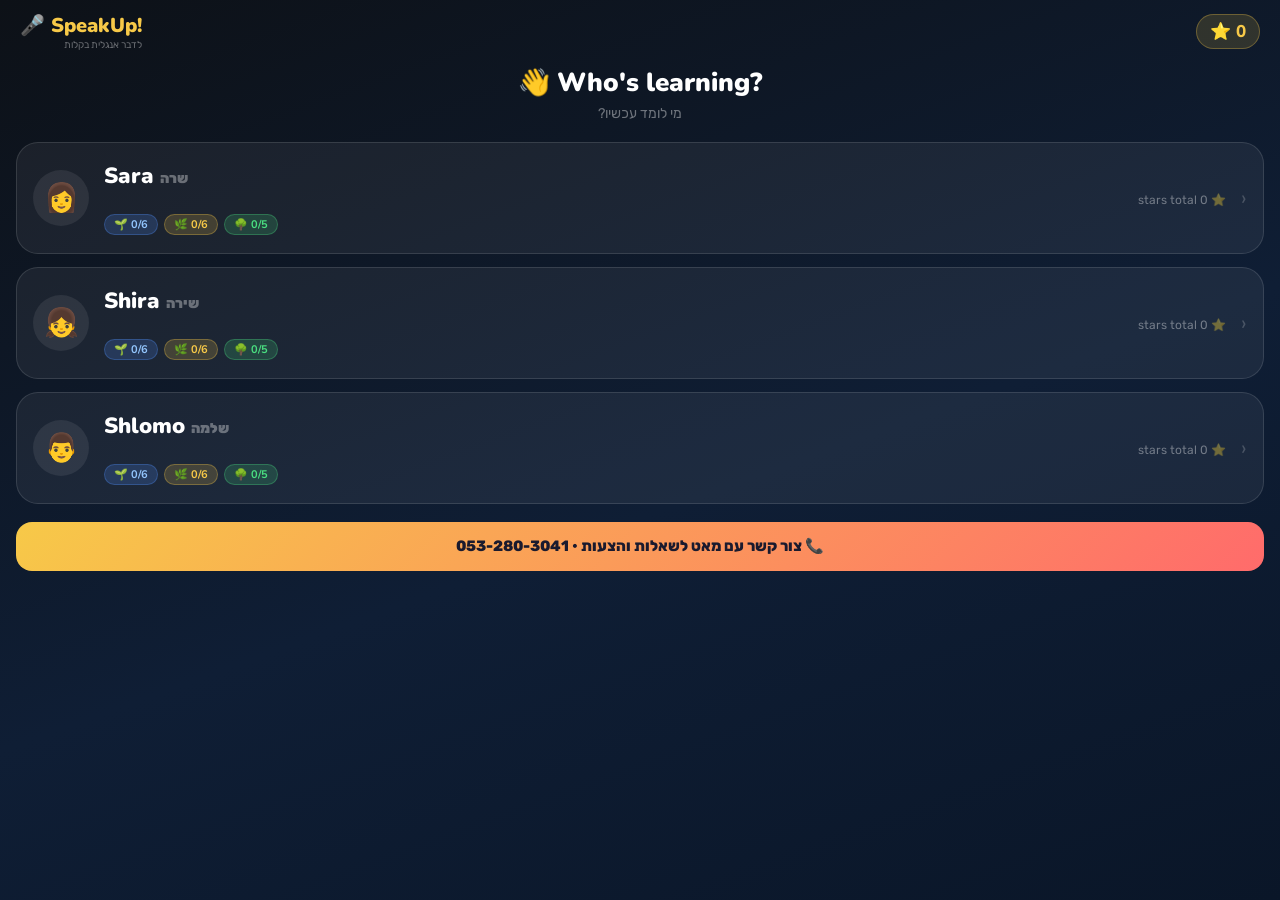
==== commit b4b65938: "added contact" ====
--- a/index.html
+++ b/index.html
@@ -207,6 +207,9 @@
     <div class="screen active" id="s-profiles">
       <div class="pick-head"><h1>👋 Who's learning?</h1><p>מי לומד עכשיו?</p></div>
       <div id="profileList"></div>
+      <a href="tel:0532803041" class="btn btn-gold" style="display:flex;align-items:center;justify-content:center;gap:8px;margin-top:18px;text-decoration:none;direction:rtl;font-family:'Rubik',sans-serif;line-height:1.4;">
+        📞 צור קשר עם מאט לשאלות והצעות • 053-280-3041
+      </a>
     </div>
 
     <!-- ② LEVEL PICKER -->
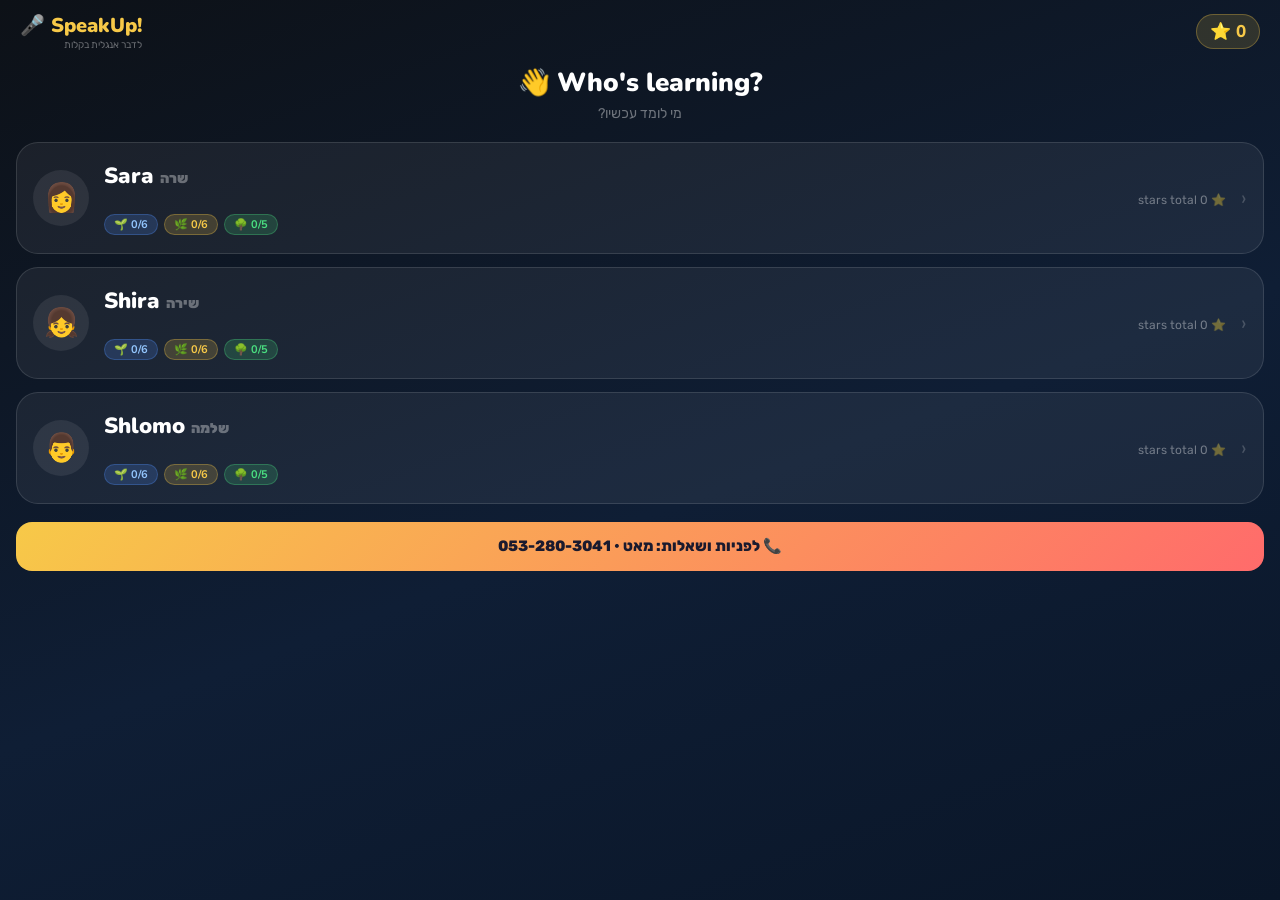
==== commit c0b453f1: "Updated contact" ====
--- a/index.html
+++ b/index.html
@@ -208,7 +208,7 @@
       <div class="pick-head"><h1>👋 Who's learning?</h1><p>מי לומד עכשיו?</p></div>
       <div id="profileList"></div>
       <a href="tel:0532803041" class="btn btn-gold" style="display:flex;align-items:center;justify-content:center;gap:8px;margin-top:18px;text-decoration:none;direction:rtl;font-family:'Rubik',sans-serif;line-height:1.4;">
-        📞 צור קשר עם מאט לשאלות והצעות • 053-280-3041
+        📞 לפניות ושאלות: מאט • 053-280-3041
       </a>
     </div>
 
@@ -943,6 +943,18 @@
 const _origShowResult=showResult;
 showResult=function(){trackEvent(cur.userId,'quiz');_origShowResult();};
 
+// Track session end so the dashboard can compute time-in-app per login.
+// Uses sendBeacon because regular fetch is unreliable during page unload.
+window.addEventListener('beforeunload',function(){
+  if(!window._fbDb||!cur||!cur.userId) return;
+  const payload=JSON.stringify({u:cur.userId,e:'logout',t:Date.now()});
+  if(navigator.sendBeacon){
+    navigator.sendBeacon(window._fbDb+'/events.json',new Blob([payload],{type:'application/json'}));
+  }else{
+    fetch(window._fbDb+'/events.json',{method:'POST',body:payload,keepalive:true}).catch(()=>{});
+  }
+});
+
 /* ══════════════════════════════════
    INIT
 ══════════════════════════════════ */
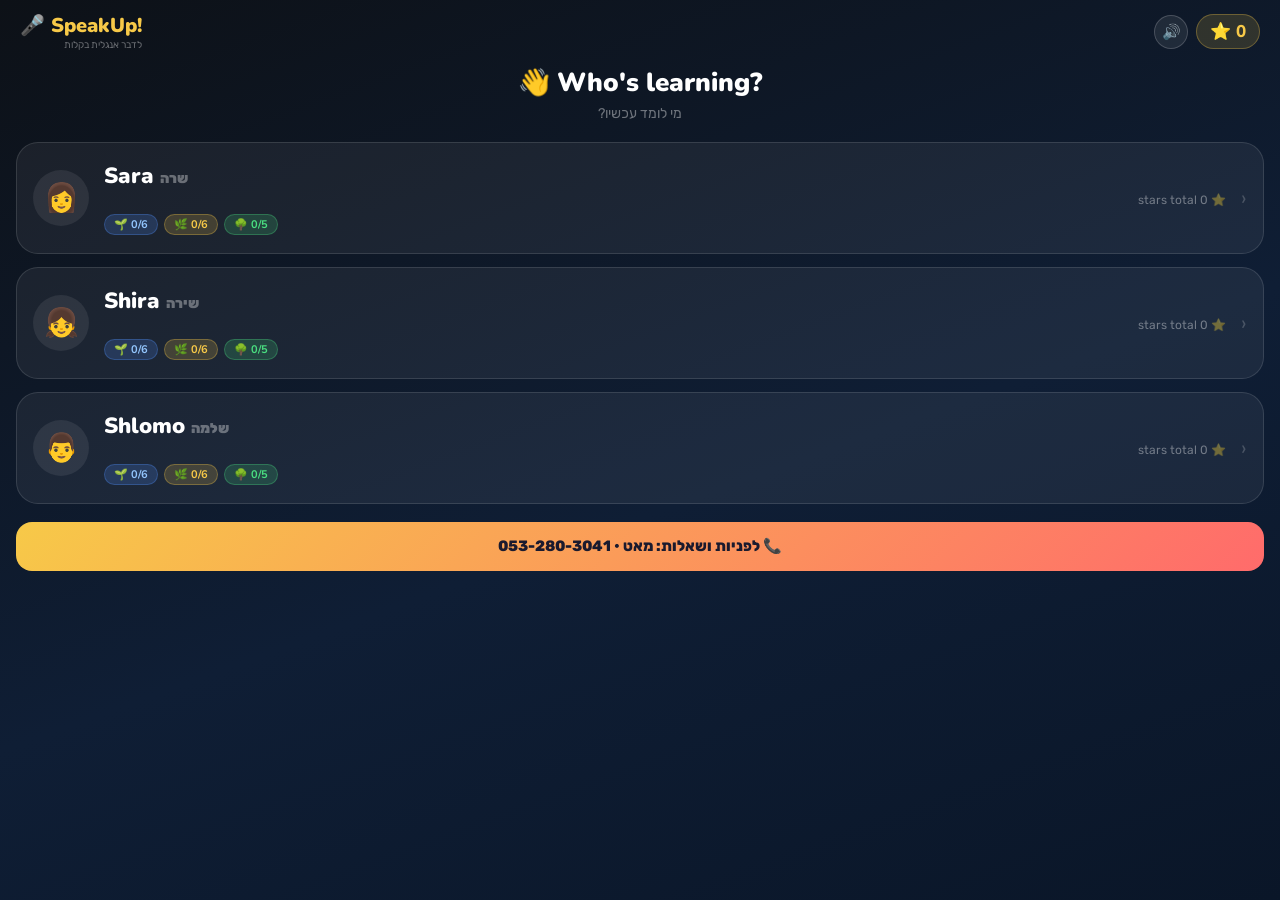
==== commit c5b085d4: "updated voices and dashboard" ====
--- a/index.html
+++ b/index.html
@@ -186,6 +186,30 @@
 @keyframes fIn{0%{transform:translateY(7px);opacity:0}100%{transform:translateY(0);opacity:1}}
 .fin{animation:fIn 0.22s ease;}
 
+/* VOICE SETTINGS */
+.set-btn{background:rgba(255,255,255,0.08);border:1px solid rgba(255,255,255,0.18);border-radius:50%;width:34px;height:34px;display:flex;align-items:center;justify-content:center;color:rgba(255,255,255,0.7);font-size:15px;cursor:pointer;flex-shrink:0;transition:transform 0.12s;}
+.set-btn:active{transform:scale(0.92);}
+.hdr-right{display:flex;align-items:center;gap:8px;}
+.modal-back{position:fixed;inset:0;background:rgba(0,0,0,0.78);backdrop-filter:blur(4px);-webkit-backdrop-filter:blur(4px);display:none;align-items:center;justify-content:center;z-index:200;padding:18px;}
+.modal-back.on{display:flex;animation:fIn 0.18s ease;}
+.modal{background:linear-gradient(160deg,#1a2845,#0d1f3a);border:1px solid rgba(255,255,255,0.18);border-radius:24px;padding:22px 20px;width:100%;max-width:380px;max-height:90vh;overflow-y:auto;box-shadow:0 20px 60px rgba(0,0,0,0.6);}
+.modal h2{color:#fff;font-weight:900;font-size:21px;margin-bottom:4px;}
+.modal-sub{color:rgba(255,255,255,0.42);font-size:12px;font-family:'Rubik',sans-serif;direction:rtl;margin-bottom:16px;}
+.modal label{display:block;color:rgba(255,255,255,0.55);font-size:11px;font-weight:800;margin:14px 0 6px;text-transform:uppercase;letter-spacing:0.8px;}
+.modal select{width:100%;background:rgba(255,255,255,0.08);border:1px solid rgba(255,255,255,0.2);border-radius:14px;padding:13px 14px;color:#fff;font-family:'Nunito',sans-serif;font-weight:700;font-size:14px;-webkit-appearance:none;appearance:none;background-image:url("data:image/svg+xml;utf8,<svg xmlns='http://www.w3.org/2000/svg' width='12' height='8' viewBox='0 0 12 8'><path fill='%23ffffff88' d='M6 8L0 0h12z'/></svg>");background-repeat:no-repeat;background-position:right 14px center;padding-right:36px;}
+.modal select option{background:#0f1e35;color:#fff;}
+.modal input[type=range]{width:100%;-webkit-appearance:none;appearance:none;background:transparent;height:24px;}
+.modal input[type=range]::-webkit-slider-runnable-track{height:6px;background:rgba(255,255,255,0.18);border-radius:3px;}
+.modal input[type=range]::-webkit-slider-thumb{-webkit-appearance:none;width:22px;height:22px;border-radius:50%;background:var(--gold);margin-top:-8px;cursor:pointer;border:2px solid #1a2845;}
+.modal input[type=range]::-moz-range-track{height:6px;background:rgba(255,255,255,0.18);border-radius:3px;}
+.modal input[type=range]::-moz-range-thumb{width:22px;height:22px;border-radius:50%;background:var(--gold);border:2px solid #1a2845;cursor:pointer;}
+.modal-row{display:flex;justify-content:space-between;align-items:center;color:rgba(255,255,255,0.45);font-size:11px;margin-top:2px;font-weight:600;}
+.modal-row b{color:var(--gold);font-weight:800;}
+.modal-test{width:100%;background:linear-gradient(135deg,rgba(74,222,128,0.2),rgba(34,197,94,0.14));border:1px solid rgba(74,222,128,0.45);color:#86efac;border-radius:14px;padding:13px;font-family:'Nunito',sans-serif;font-weight:800;font-size:14px;cursor:pointer;margin-top:14px;-webkit-appearance:none;}
+.modal-test:active{transform:scale(0.97);}
+.modal-note{color:rgba(255,255,255,0.36);font-size:11px;line-height:1.55;margin-top:14px;font-family:'Rubik',sans-serif;direction:rtl;text-align:right;border-top:1px solid rgba(255,255,255,0.08);padding-top:12px;}
+.modal-actions{display:flex;gap:9px;margin-top:14px;}
+
 </style>
 </head>
 <body>
@@ -198,7 +222,28 @@
         <div class="logo-sub" id="hSub">לדבר אנגלית בקלות</div>
       </div>
     </div>
-    <div class="star-pill"><span>⭐</span><span id="starCount">0</span></div>
+    <div class="hdr-right">
+      <button class="set-btn" id="setBtn" onclick="openVoiceModal()" aria-label="Voice settings">🔊</button>
+      <div class="star-pill"><span>⭐</span><span id="starCount">0</span></div>
+    </div>
+  </div>
+
+  <!-- Voice settings modal -->
+  <div class="modal-back" id="voiceModal" onclick="if(event.target===this)closeVoiceModal()">
+    <div class="modal" onclick="event.stopPropagation()">
+      <h2>🔊 Voice Settings</h2>
+      <div class="modal-sub">בחר קול ומהירות דיבור באנגלית</div>
+      <label>English Voice • קול אנגלי</label>
+      <select id="voiceSelect" onchange="onVoiceChange()"></select>
+      <label>Speed • מהירות דיבור</label>
+      <input type="range" id="rateRange" min="0.6" max="1.2" step="0.05" oninput="onRateChange()">
+      <div class="modal-row"><span>Slower</span><b id="rateLabel">0.90×</b><span>Faster</span></div>
+      <button class="modal-test" onclick="testVoice()">▶ Test this voice • שמע דוגמה</button>
+      <p class="modal-note">קולות אמריקאים טבעיים בלבד. בחר קול גברי 👨 או נשי 👩 שאת/ה אוהב/ת. ✨ = איכות הכי גבוהה.</p>
+      <div class="modal-actions">
+        <button class="btn btn-ghost" style="width:100%" onclick="closeVoiceModal()">סגור • Close</button>
+      </div>
+    </div>
   </div>
 
   <div class="scroll" id="scroll">
@@ -539,6 +584,17 @@
 let cur={userId:null,level:null,lesson:null,ci:0,qq:[],qi:0,qs:0,streak:0,fa:false,quizMode:'speak',recognizing:false,spokenText:''};
 function ud(){return data[cur.userId][cur.level];}
 function user(){return USERS.find(u=>u.id===cur.userId);}
+const PERSONAL_MSGS={
+  shlomo:{e:'We are great friends',h:'אנחנו חברים טובים',x:'You and I, we are great friends.'},
+  shira: {e:'We will be very successful',h:'אנחנו נצליח מאוד',x:'Believe it — we will be very successful.'},
+  sara:  {e:'We will get married',h:'אנחנו נתחתן',x:'One day, we will get married.'},
+};
+function lessonsFor(uid,level){
+  const base=LESSONS[level];
+  if(level!=='intermediate'||!uid||!PERSONAL_MSGS[uid]) return base;
+  // Inject the per-user personal phrase as the first word of "Useful Phrases" (verbs)
+  return base.map(l=>l.id==='verbs'?{...l,words:[PERSONAL_MSGS[uid],...l.words]}:l);
+}
 function lm(){return LEVEL_META[cur.level];}
 function save(){try{localStorage.setItem('su_v1',JSON.stringify(data));}catch(e){}}
 function load(){try{const d=JSON.parse(localStorage.getItem('su_v1'));if(d){USERS.forEach(u=>{if(d[u.id])Object.keys(LEVEL_META).forEach(k=>{if(d[u.id][k]&&!d[u.id][k].progress)d[u.id][k].progress={};});});data=d;}}catch(e){}}
@@ -557,21 +613,180 @@
    SPEECH SYNTHESIS (TTS)
 ══════════════════════════════════ */
 let voices=[];
+const VOICE_KEY='su_voice_v1';
+const RATE_KEY='su_rate_v1';
+let chosenVoiceName=null;
+let speechRate=0.9;
+
+// Curated American voices only — a small handpicked list of natural-sounding
+// voices, no robotic ones. Mix of men and women. Names below cover the most
+// common high-quality voices across Chrome, Edge, Safari, iOS, and Android.
+const FEMALE_NAMES=/\b(aria|jenny|michelle|ana|samantha|ava|allison|susan|nicky|joanna|kimberly|salli|ivy|kendra|joey|emma|olivia)\b/i;
+const MALE_NAMES  =/\b(guy|davis|tony|brandon|christopher|eric|roger|tom|aaron|matthew|justin|kevin|noah|liam)\b/i;
+const QUALITY_RE  =/natural|neural|premium|enhanced/i;
+const ROBOT_RE    =/espeak|fred|albert|bahh|bells|boing|bubbles|cellos|deranged|hysterical|junior|kathy|pipe organ|princess|ralph|trinoids|whisper|zarvox|good news|bad news|cellos|organ|wobble|trinoids/i;
+
+function voiceGender(name){
+  if(FEMALE_NAMES.test(name)) return 'F';
+  if(MALE_NAMES.test(name))   return 'M';
+  return null;
+}
+
+// Score a voice. Higher = more natural sounding.
+function scoreVoice(v){
+  const n=(v.name||'');
+  const lang=(v.lang||'').toLowerCase();
+  if(lang!=='en-us') return -999;
+  if(ROBOT_RE.test(n)) return -999;
+  let s=0;
+  if(/natural/i.test(n))  s+=60;
+  if(/neural/i.test(n))   s+=55;
+  if(/premium/i.test(n))  s+=45;
+  if(/enhanced/i.test(n)) s+=35;
+  if(/online/i.test(n))   s+=25;
+  if(/google/i.test(n))   s+=20;
+  if(voiceGender(n))      s+=15;
+  // Penalize the older "Desktop" Windows voices which are robotic even though en-US
+  if(/\bdesktop\b/i.test(n)) s-=40;
+  if(/microsoft (david|zira|mark|hazel)\b/i.test(n)&&!/natural/i.test(n)) s-=20;
+  return s;
+}
+
+// Returns the curated list shown in the picker. Strict filter: en-US,
+// not robotic, and either named (gender-identified) or marked Natural/Neural.
+// Capped at 6 voices with gender diversity.
+function curatedVoices(){
+  const out=[];
+  voices.forEach(v=>{
+    const lang=(v.lang||'').toLowerCase();
+    const name=v.name||'';
+    if(lang!=='en-us') return;
+    if(ROBOT_RE.test(name)) return;
+    if(/\bdesktop\b/i.test(name)) return;
+    const gender=voiceGender(name);
+    const isQuality=QUALITY_RE.test(name);
+    // Must be a recognized good-quality voice OR a named voice
+    if(!gender&&!isQuality&&!/google us english/i.test(name)) return;
+    out.push({v,gender,score:scoreVoice(v),quality:isQuality});
+  });
+  out.sort((a,b)=>b.score-a.score);
+  // Diversity cap: keep up to 3 female + 3 male + 1 neutral, max 6 total
+  const F=out.filter(x=>x.gender==='F').slice(0,3);
+  const M=out.filter(x=>x.gender==='M').slice(0,3);
+  const N=out.filter(x=>!x.gender).slice(0,1);
+  return [...F,...M,...N].sort((a,b)=>b.score-a.score).slice(0,6);
+}
+
+function pickBestVoice(){
+  if(!voices.length) return null;
+  const curated=curatedVoices();
+  if(curated.length) return curated[0].v;
+  // Fallback: any en-US voice that isn't obviously robotic
+  const fallback=voices.filter(v=>(v.lang||'').toLowerCase()==='en-us'&&!ROBOT_RE.test(v.name||''));
+  if(fallback.length) return fallback[0];
+  // Last resort: any English voice
+  return voices.find(v=>(v.lang||'').toLowerCase().startsWith('en'))||null;
+}
+
+function currentVoice(){
+  if(chosenVoiceName){
+    const v=voices.find(x=>x.name===chosenVoiceName);
+    if(v) return v;
+  }
+  return pickBestVoice();
+}
+
+function loadVoicePref(){
+  try{
+    const v=localStorage.getItem(VOICE_KEY); if(v) chosenVoiceName=v;
+    const r=parseFloat(localStorage.getItem(RATE_KEY)); if(!isNaN(r)&&r>=0.5&&r<=1.5) speechRate=r;
+  }catch(e){}
+}
+function saveVoicePref(){
+  try{
+    if(chosenVoiceName) localStorage.setItem(VOICE_KEY,chosenVoiceName);
+    localStorage.setItem(RATE_KEY,String(speechRate));
+  }catch(e){}
+}
+loadVoicePref();
+
 function loadVoices(){
-  voices=window.speechSynthesis.getVoices();
+  voices=window.speechSynthesis.getVoices()||[];
+  // If the picker modal is open, refresh it (Chrome populates voices async)
+  const m=document.getElementById('voiceModal');
+  if(m&&m.classList.contains('on')) renderVoiceModal();
 }
 window.speechSynthesis.onvoiceschanged=loadVoices;
 loadVoices();
 
 function speak(text, onEnd){
   window.speechSynthesis.cancel();
+  // Chrome quirk: voices may not be ready on first call. Try again shortly.
+  if(!voices.length){
+    voices=window.speechSynthesis.getVoices()||[];
+    if(!voices.length){ setTimeout(()=>speak(text,onEnd),120); return; }
+  }
   const u=new SpeechSynthesisUtterance(text);
-  u.lang='en-US'; u.rate=0.85; u.pitch=1;
-  // prefer a native English voice
-  const eng=voices.find(v=>v.lang.startsWith('en')&&!v.name.includes('Google'))||voices.find(v=>v.lang.startsWith('en'));
-  if(eng) u.voice=eng;
+  u.rate=speechRate; u.pitch=1;
+  const v=currentVoice();
+  if(v){ u.voice=v; u.lang=v.lang||'en-US'; }
+  else { u.lang='en-US'; }
   if(onEnd) u.onend=onEnd;
   window.speechSynthesis.speak(u);
+}
+
+/* Voice picker modal */
+function openVoiceModal(){
+  loadVoices();
+  renderVoiceModal();
+  document.getElementById('voiceModal').classList.add('on');
+}
+function closeVoiceModal(){
+  window.speechSynthesis.cancel();
+  document.getElementById('voiceModal').classList.remove('on');
+}
+function renderVoiceModal(){
+  const sel=document.getElementById('voiceSelect');
+  if(!sel) return;
+  const curated=curatedVoices();
+  if(!curated.length){
+    sel.innerHTML='<option>(no high-quality American voices found on this device)</option>';
+  } else {
+    const cur=currentVoice();
+    // Friendly label: "👩 Aria (Natural)" / "👨 Guy (Natural)"
+    sel.innerHTML=curated.map(({v,gender,quality})=>{
+      const icon=gender==='F'?'👩':gender==='M'?'👨':'🔊';
+      // Clean up the display name a bit — strip "Microsoft", "Google", "(en-US)"
+      let label=v.name
+        .replace(/Microsoft\s+/i,'')
+        .replace(/Google\s+/i,'')
+        .replace(/\s*\(.*?\)\s*/g,'')
+        .replace(/\s+Online$/i,'')
+        .replace(/\s+-\s+English.*$/i,'')
+        .trim();
+      const tag=quality?' ✨':'';
+      const isSel=cur&&v.name===cur.name?'selected':'';
+      const safeName=v.name.replace(/&/g,'&amp;').replace(/</g,'&lt;').replace(/"/g,'&quot;');
+      const safeLabel=label.replace(/&/g,'&amp;').replace(/</g,'&lt;');
+      return `<option value="${safeName}" ${isSel}>${icon} ${safeLabel}${tag}</option>`;
+    }).join('');
+  }
+  document.getElementById('rateRange').value=speechRate;
+  document.getElementById('rateLabel').textContent=speechRate.toFixed(2)+'×';
+}
+function onVoiceChange(){
+  chosenVoiceName=document.getElementById('voiceSelect').value;
+  saveVoicePref();
+  // Auto-play a short sample so the user hears the change immediately
+  testVoice();
+}
+function onRateChange(){
+  speechRate=parseFloat(document.getElementById('rateRange').value)||0.9;
+  document.getElementById('rateLabel').textContent=speechRate.toFixed(2)+'×';
+  saveVoicePref();
+}
+function testVoice(){
+  speak("Hello! I am your English teacher. Let's practice speaking together.");
 }
 
 /* ══════════════════════════════════
@@ -661,7 +876,7 @@
   document.getElementById('profileList').innerHTML=USERS.map(u=>{
     const ud2=data[u.id];
     const pips=Object.entries(LEVEL_META).map(([k,m])=>{
-      const d=ud2[k],total=LESSONS[k].length;
+      const d=ud2[k],total=lessonsFor(u.id,k).length;
       return`<span class="lvl-pip ${m.pip}">${m.icon} ${d.done.length}/${total}</span>`;
     }).join('');
     const total=ud2.beginner.stars+ud2.intermediate.stars+ud2.advanced.stars;
@@ -686,7 +901,7 @@
   document.getElementById('lvlAv').textContent=u.emoji;
   document.getElementById('lvlName').textContent=u.name;
   document.getElementById('levelList').innerHTML=Object.entries(LEVEL_META).map(([k,m])=>{
-    const ud2=data[cur.userId][k],total=LESSONS[k].length,done=ud2.done.length,pct=total?Math.round(done/total*100):0;
+    const ud2=data[cur.userId][k],total=lessonsFor(cur.userId,k).length,done=ud2.done.length,pct=total?Math.round(done/total*100):0;
     return`<div class="${m.lc} lvl-card" onclick="selectLevel('${k}')">
       <div class="lvl-top">
         <div class="lvl-title">${m.icon} ${m.label} <span style="font-size:14px;color:rgba(255,255,255,0.35);font-family:'Rubik',sans-serif">${m.labelHe}</span></div>
@@ -706,7 +921,7 @@
    HOME
 ══════════════════════════════════ */
 function renderHome(){
-  const u=user(),m=lm(),ud2=ud(),ls=LESSONS[cur.level];
+  const u=user(),m=lm(),ud2=ud(),ls=lessonsFor(cur.userId,cur.level);
   document.getElementById('homeHdr').innerHTML=`
     <div class="hh-av">${u.emoji}</div>
     <div style="flex:1">
@@ -734,7 +949,7 @@
    LESSON (listen & repeat)
 ══════════════════════════════════ */
 function startLesson(id){
-  cur.lesson=LESSONS[cur.level].find(l=>l.id===id);
+  cur.lesson=lessonsFor(cur.userId,cur.level).find(l=>l.id===id);
   cur.ci=0; cur.reviewed=new Set(); updateCard(); show('s-lesson');
 }
 function updateCard(){
@@ -800,7 +1015,7 @@
    QUIZ
 ══════════════════════════════════ */
 function startQuiz(){
-  const words=cur.lesson.words,pool=LESSONS[cur.level].flatMap(l=>l.words);
+  const words=cur.lesson.words,pool=lessonsFor(cur.userId,cur.level).flatMap(l=>l.words);
   cur.qq=shuffle(words).map(word=>{
     const wrong=shuffle(pool.filter(w=>w.e!==word.e)).slice(0,3).map(w=>w.e);
     return{word,options:shuffle([word.e,...wrong])};
@@ -911,7 +1126,7 @@
   document.getElementById('rTitle').textContent=msgs[cur.level][3-earned];
   document.getElementById('rScore').textContent=`${sc} / ${t} correct`;
   ['st1','st2','st3'].forEach((id,i)=>{const el=document.getElementById(id);el.className='si';if(i<earned)setTimeout(()=>el.className='si on',i*220+150);});
-  const all=LESSONS[cur.level],xb=document.getElementById('xpBox');
+  const all=lessonsFor(cur.userId,cur.level),xb=document.getElementById('xpBox');
   if(wasNew&&ud2.done.length===all.length){xb.style.display='block';document.getElementById('xpT').textContent='🎓 Level complete!';document.getElementById('xpSub').textContent='כל השיעורים ב-'+lm().labelHe+' הושלמו!';}
   else if(wasNew){xb.style.display='block';document.getElementById('xpT').textContent=`+${earned} ⭐ earned!`;document.getElementById('xpSub').textContent=`${ud2.done.length}/${all.length} שיעורים הושלמו`;}
   else xb.style.display='none';
@@ -924,24 +1139,59 @@
 /* ══════════════════════════════════
    USAGE TRACKING (Firebase)
 ══════════════════════════════════ */
-function trackEvent(userId,event){
+function trackEvent(userId,event,extra){
   if(!window._fbDb) return;
   const ref=window._fbDb+'/events.json';
-  const payload=JSON.stringify({u:userId,e:event,t:Date.now()});
+  const payload=JSON.stringify(Object.assign({u:userId,e:event,t:Date.now()},extra||{}));
   fetch(ref,{method:'POST',body:payload}).catch(()=>{});
+}
+
+// Build a short device hint like "iPhone Safari" or "Windows Chrome" so we
+// can distinguish devices behind the same router (where IPs would match).
+function deviceHint(){
+  const ua=navigator.userAgent||'';
+  let os='';
+  if(/iPhone|iPod/.test(ua)) os='iPhone';
+  else if(/iPad/.test(ua)) os='iPad';
+  else if(/Android/.test(ua)) os='Android';
+  else if(/Windows/.test(ua)) os='Windows';
+  else if(/Mac OS X/.test(ua)) os='Mac';
+  else if(/Linux/.test(ua)) os='Linux';
+  let br='';
+  if(/Edg\//.test(ua)) br='Edge';
+  else if(/OPR\/|Opera/.test(ua)) br='Opera';
+  else if(/Chrome\//.test(ua)) br='Chrome';
+  else if(/Firefox\//.test(ua)) br='Firefox';
+  else if(/Safari\//.test(ua)) br='Safari';
+  return [os,br].filter(Boolean).join(' ')||'Unknown';
+}
+
+// Logins are tagged with IP/location so the dashboard can tell which device
+// they signed in from. Uses ipwho.is (free, no API key, CORS-enabled).
+async function trackLogin(userId){
+  let info={d:deviceHint()};
+  try{
+    const r=await fetch('https://ipwho.is/');
+    const j=await r.json();
+    if(j&&j.success!==false){
+      info.ip=j.ip;info.city=j.city;info.region=j.region;info.country=j.country;
+    }
+  }catch(e){}
+  trackEvent(userId,'login',info);
 }
 
 // Patch selectUser to track logins
 const _origSelectUser=selectUser;
-selectUser=function(id){trackEvent(id,'login');_origSelectUser(id);};
-
-// Patch startLesson to track lessons
+selectUser=function(id){trackLogin(id);_origSelectUser(id);};
+
+// Patch startLesson to track lessons (include lesson id + level so the dashboard
+// can show exactly which lessons each user has opened)
 const _origStartLesson=startLesson;
-startLesson=function(id){trackEvent(cur.userId,'lesson');_origStartLesson(id);};
-
-// Patch showResult to track quiz completions
+startLesson=function(id){trackEvent(cur.userId,'lesson',{lid:id,lvl:cur.level});_origStartLesson(id);};
+
+// Patch showResult to track quiz completions (include lesson id + level)
 const _origShowResult=showResult;
-showResult=function(){trackEvent(cur.userId,'quiz');_origShowResult();};
+showResult=function(){trackEvent(cur.userId,'quiz',{lid:cur.lesson&&cur.lesson.id,lvl:cur.level});_origShowResult();};
 
 // Track session end so the dashboard can compute time-in-app per login.
 // Uses sendBeacon because regular fetch is unreliable during page unload.
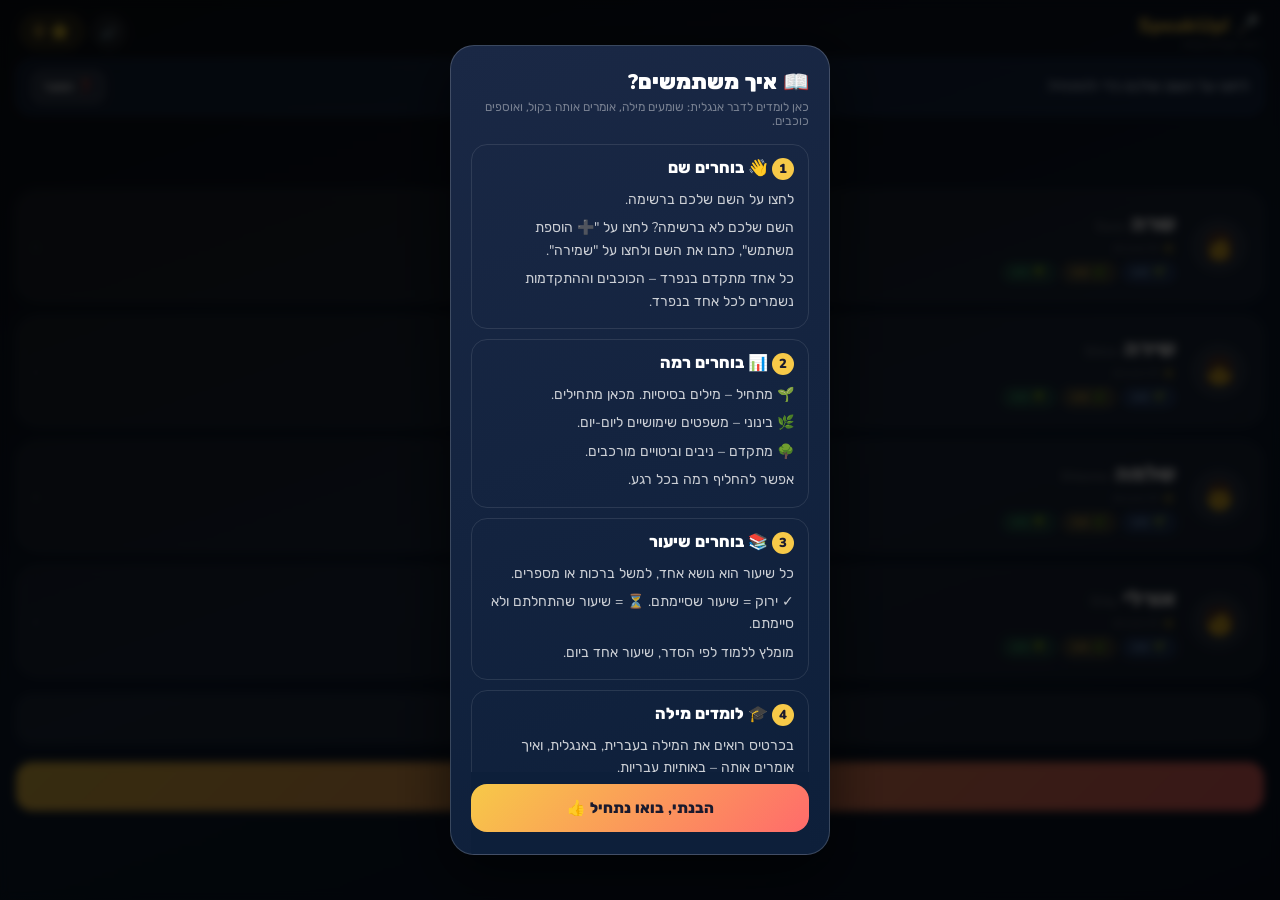
==== commit c955e6e4: "Hebrew-only UI with instructions, Orly, and in-app add user The learners do not read English, so the" ====
--- a/index.html
+++ b/index.html
@@ -1,5 +1,5 @@
 <!DOCTYPE html>
-<html lang="he" dir="ltr">
+<html lang="he" dir="rtl">
 <head>
 <meta charset="UTF-8">
 <meta name="viewport" content="width=device-width, initial-scale=1.0, maximum-scale=1.0, user-scalable=no, viewport-fit=cover">
@@ -8,222 +8,21 @@
 <meta name="apple-mobile-web-app-title" content="SpeakUp!">
 <meta name="theme-color" content="#0d1117">
 <title>SpeakUp! 🎤</title>
-<link href="https://fonts.googleapis.com/css2?family=Nunito:wght@400;600;700;800;900&family=Rubik:wght@400;500;700&display=swap" rel="stylesheet">
-<style>
-:root{
-  --bg:#0d1117;--gold:#f7c948;--coral:#ff6b6b;
-  --blue:#4f8ef7;--green:#4ade80;--purple:#a78bfa;
-  --safe-top:env(safe-area-inset-top,0px);--safe-bottom:env(safe-area-inset-bottom,0px);
-}
-*{box-sizing:border-box;margin:0;padding:0;-webkit-tap-highlight-color:transparent;}
-html,body{height:100%;width:100%;background:var(--bg);font-family:'Nunito',sans-serif;overflow:hidden;touch-action:manipulation;}
-#app{height:100vh;width:100vw;background:linear-gradient(160deg,#0d1117 0%,#0f1e35 55%,#0a1628 100%);display:flex;flex-direction:column;overflow:hidden;padding-top:var(--safe-top);padding-bottom:var(--safe-bottom);}
-
-.hdr{display:flex;align-items:center;justify-content:space-between;padding:12px 20px 8px;flex-shrink:0;}
-.logo-text{color:#fff;font-weight:900;font-size:20px;}.logo-text span{color:var(--gold);}
-.logo-sub{color:rgba(255,255,255,0.38);font-size:10px;font-family:'Rubik',sans-serif;direction:rtl;}
-.star-pill{display:flex;align-items:center;gap:5px;background:rgba(247,201,72,0.15);border:1px solid rgba(247,201,72,0.3);border-radius:20px;padding:5px 13px;}
-.star-pill span{color:var(--gold);font-weight:800;font-size:17px;}
-
-.scroll{flex:1;overflow-y:auto;-webkit-overflow-scrolling:touch;padding:0 16px 32px;}
-.scroll::-webkit-scrollbar{display:none;}
-.screen{display:none;}.screen.active{display:block;}
-.back-btn{background:rgba(255,255,255,0.12);border:1.5px solid rgba(255,255,255,0.25);border-radius:12px;padding:6px 14px;color:#fff;font-size:14px;font-weight:700;cursor:pointer;display:flex;align-items:center;justify-content:center;gap:4px;flex-shrink:0;transition:background 0.15s;}.back-btn:active{background:rgba(255,255,255,0.22);}
-.btn{border:none;border-radius:16px;padding:14px 0;font-family:'Nunito',sans-serif;font-weight:800;font-size:15px;cursor:pointer;transition:transform 0.1s;-webkit-appearance:none;}
-.btn:active{transform:scale(0.96);}
-.btn-ghost{flex:1;background:rgba(255,255,255,0.08);border:1px solid rgba(255,255,255,0.12);color:#fff;}
-.btn-blue{flex:1;background:linear-gradient(135deg,#4f8ef7,#2563eb);color:#fff;}
-.btn-gold{width:100%;background:linear-gradient(135deg,var(--gold),var(--coral));color:#1a1a2e;}
-.btn-off{opacity:0.3;pointer-events:none;}
-.pbar-wrap{background:rgba(255,255,255,0.1);border-radius:8px;height:5px;margin-bottom:18px;}
-.pbar{height:100%;border-radius:8px;transition:width 0.4s;}
-
-/* PROFILES */
-.pick-head{text-align:center;padding-top:6px;margin-bottom:20px;}
-.pick-head h1{color:#fff;font-weight:900;font-size:26px;margin-bottom:5px;}
-.pick-head p{color:rgba(255,255,255,0.4);font-size:14px;font-family:'Rubik',sans-serif;direction:rtl;}
-.prof-card{background:rgba(255,255,255,0.06);border:1.5px solid rgba(255,255,255,0.12);border-radius:22px;padding:18px 16px;margin-bottom:13px;display:flex;align-items:center;gap:15px;cursor:pointer;transition:transform 0.12s;}
-.prof-card:active{transform:scale(0.97);}
-.p-avatar{width:56px;height:56px;border-radius:50%;display:flex;align-items:center;justify-content:center;font-size:28px;flex-shrink:0;background:rgba(255,255,255,0.08);}
-.p-name{color:#fff;font-weight:900;font-size:22px;}
-.p-sub{color:rgba(255,255,255,0.38);font-size:12px;font-family:'Rubik',sans-serif;direction:rtl;margin-top:2px;}
-.p-levels{display:flex;gap:6px;margin-top:7px;flex-wrap:wrap;}
-.lvl-pip{border-radius:20px;padding:2px 9px;font-size:11px;font-weight:700;}
-.pip-b{background:rgba(79,142,247,0.2);color:#93c5fd;border:1px solid rgba(79,142,247,0.3);}
-.pip-i{background:rgba(247,201,72,0.18);color:var(--gold);border:1px solid rgba(247,201,72,0.3);}
-.pip-a{background:rgba(74,222,128,0.18);color:var(--green);border:1px solid rgba(74,222,128,0.3);}
-
-/* LEVEL PICKER */
-.lvl-head{text-align:center;padding:4px 0 18px;}
-.lvl-head .av{font-size:52px;display:block;margin-bottom:8px;}
-.lvl-head h2{color:#fff;font-weight:900;font-size:24px;}
-.lvl-head p{color:rgba(255,255,255,0.4);font-size:13px;font-family:'Rubik',sans-serif;direction:rtl;margin-top:3px;}
-.lvl-card{border-radius:22px;padding:18px 16px;margin-bottom:13px;cursor:pointer;transition:transform 0.12s;border:2px solid transparent;}
-.lvl-card:active{transform:scale(0.97);}
-.lc-b{background:linear-gradient(135deg,rgba(79,142,247,0.18),rgba(37,99,235,0.1));border-color:rgba(79,142,247,0.35);}
-.lc-i{background:linear-gradient(135deg,rgba(247,201,72,0.15),rgba(255,107,107,0.08));border-color:rgba(247,201,72,0.35);}
-.lc-a{background:linear-gradient(135deg,rgba(74,222,128,0.14),rgba(34,197,94,0.07));border-color:rgba(74,222,128,0.35);}
-.lvl-top{display:flex;align-items:center;justify-content:space-between;margin-bottom:6px;}
-.lvl-title{color:#fff;font-weight:900;font-size:19px;}
-.lvl-badge{font-size:10px;font-weight:800;letter-spacing:0.5px;padding:3px 10px;border-radius:20px;}
-.bdg-b{background:rgba(79,142,247,0.25);color:#93c5fd;}
-.bdg-i{background:rgba(247,201,72,0.25);color:var(--gold);}
-.bdg-a{background:rgba(74,222,128,0.25);color:var(--green);}
-.lvl-desc{color:rgba(255,255,255,0.48);font-size:13px;margin-bottom:10px;}
-.lvl-prow{display:flex;align-items:center;gap:8px;}
-.lvl-pbar{flex:1;background:rgba(255,255,255,0.1);border-radius:6px;height:5px;}
-.lvl-pfill{height:100%;border-radius:6px;}
-.fill-b{background:linear-gradient(90deg,#93c5fd,#4f8ef7);}
-.fill-i{background:linear-gradient(90deg,var(--gold),var(--coral));}
-.fill-a{background:linear-gradient(90deg,var(--green),#22c55e);}
-.lvl-ptext{color:rgba(255,255,255,0.35);font-size:11px;white-space:nowrap;}
-
-/* HOME */
-.home-hdr{background:rgba(255,255,255,0.05);border:1px solid rgba(255,255,255,0.08);border-radius:20px;padding:14px;margin-bottom:14px;display:flex;align-items:center;gap:12px;}
-.hh-av{width:42px;height:42px;border-radius:50%;display:flex;align-items:center;justify-content:center;font-size:20px;background:rgba(255,255,255,0.08);flex-shrink:0;}
-.hh-name{color:#fff;font-weight:900;font-size:16px;}
-.hh-sub{color:rgba(255,255,255,0.36);font-size:11px;font-family:'Rubik',sans-serif;direction:rtl;margin-top:2px;}
-.sw-btn{background:rgba(255,255,255,0.08);border:1px solid rgba(255,255,255,0.15);border-radius:12px;padding:6px 11px;color:rgba(255,255,255,0.6);font-size:11px;font-weight:700;cursor:pointer;white-space:nowrap;}
-.sec-label{color:rgba(255,255,255,0.4);font-size:11px;font-weight:800;letter-spacing:1px;text-transform:uppercase;margin-bottom:9px;}
-.lesson-row{width:100%;background:rgba(255,255,255,0.06);border:1px solid rgba(255,255,255,0.1);border-radius:18px;padding:13px 15px;display:flex;align-items:center;gap:13px;margin-bottom:9px;cursor:pointer;transition:transform 0.1s;-webkit-appearance:none;}
-.lesson-row:active{transform:scale(0.97);}
-.lesson-row.done{background:rgba(74,222,128,0.09);border-color:rgba(74,222,128,0.27);}
-.lr-emoji{font-size:30px;line-height:1;flex-shrink:0;}
-.lr-info{flex:1;text-align:left;}
-.lr-en{color:#fff;font-weight:800;font-size:15px;}
-.lr-he{color:rgba(255,255,255,0.36);font-family:'Rubik',sans-serif;font-size:12px;direction:rtl;text-align:right;}
-.lr-meta{color:rgba(255,255,255,0.26);font-size:11px;margin-top:2px;}
-.lr-check{color:var(--green);font-size:16px;}
-.lr-arrow{color:rgba(255,255,255,0.2);font-size:17px;}
-
-/* ═══ FLASHCARD SCREEN ═══ */
-.card-hdr{display:flex;align-items:center;justify-content:space-between;margin-bottom:13px;}
-.card-hdr-title{color:#fff;font-weight:800;font-size:16px;}
-.card-hdr-count{color:rgba(255,255,255,0.38);font-size:13px;}
-
-/* The big word card */
-.word-card{background:linear-gradient(135deg,#1a237e,#283593);border:1px solid rgba(255,255,255,0.12);border-radius:28px;padding:28px 20px;text-align:center;margin-bottom:16px;position:relative;}
-.wc-hebrew{color:#fff;font-weight:900;font-size:52px;font-family:'Rubik',sans-serif;direction:rtl;line-height:1.1;margin-bottom:12px;}
-.wc-english{color:rgba(255,255,255,0.55);font-size:22px;font-weight:700;margin-bottom:4px;}
-.wc-pronun{display:inline-block;background:rgba(255,255,255,0.1);border-radius:12px;padding:5px 14px;color:rgba(255,255,255,0.7);font-size:14px;font-weight:700;margin-bottom:12px;}
-.wc-example{color:rgba(255,255,255,0.4);font-size:13px;font-style:italic;line-height:1.5;}
-
-/* LISTEN BUTTON */
-.listen-btn{width:100%;border:none;border-radius:20px;padding:18px;background:linear-gradient(135deg,#4f8ef7,#2563eb);color:#fff;font-family:'Nunito',sans-serif;font-weight:900;font-size:18px;cursor:pointer;display:flex;align-items:center;justify-content:center;gap:10px;margin-bottom:12px;transition:transform 0.1s;}
-.listen-btn:active{transform:scale(0.97);}
-.listen-btn.playing{background:linear-gradient(135deg,#7c3aed,#5b21b6);animation:pulse 1s infinite;}
-
-/* SPEAK BUTTON — big mic */
-.speak-btn{width:100%;border:none;border-radius:20px;padding:20px;background:linear-gradient(135deg,#dc2626,#b91c1c);color:#fff;font-family:'Nunito',sans-serif;font-weight:900;font-size:18px;cursor:pointer;display:flex;align-items:center;justify-content:center;gap:10px;margin-bottom:12px;transition:all 0.2s;position:relative;overflow:hidden;}
-.speak-btn:active{transform:scale(0.97);}
-.speak-btn.listening{background:linear-gradient(135deg,#16a34a,#15803d);animation:pulse 0.8s infinite;}
-.speak-btn.listening::after{content:'';position:absolute;inset:-4px;border-radius:24px;border:3px solid rgba(74,222,128,0.6);animation:ripple 1s infinite;}
-
-/* NAV */
-.nav-row{display:flex;gap:10px;margin-bottom:9px;}
-
-/* FEEDBACK */
-.fb-card{border-radius:18px;padding:14px 16px;text-align:center;margin-bottom:12px;display:none;}
-.fb-card.correct{background:rgba(74,222,128,0.15);border:1px solid rgba(74,222,128,0.4);}
-.fb-card.wrong{background:rgba(248,113,113,0.12);border:1px solid rgba(248,113,113,0.3);}
-.fb-emoji{font-size:32px;display:block;margin-bottom:4px;}
-.fb-main{font-weight:800;font-size:17px;}
-.fb-card.correct .fb-main{color:var(--green);}
-.fb-card.wrong .fb-main{color:#f87171;}
-.fb-heard{color:rgba(255,255,255,0.45);font-size:13px;margin-top:4px;font-family:'Rubik',sans-serif;}
-
-/* QUIZ SCREEN — speak the translation */
-.q-card{background:rgba(255,255,255,0.05);border:1px solid rgba(255,255,255,0.1);border-radius:22px;padding:22px 16px;margin-bottom:16px;text-align:center;}
-.q-prompt{color:rgba(255,255,255,0.45);font-size:13px;margin-bottom:10px;font-family:'Rubik',sans-serif;direction:rtl;}
-.q-hebrew{color:#fff;font-weight:900;font-size:52px;font-family:'Rubik',sans-serif;direction:rtl;line-height:1.15;}
-.q-hint{color:rgba(255,255,255,0.3);font-size:12px;margin-top:8px;}
-
-/* Big mic for quiz */
-.mic-wrap{display:flex;flex-direction:column;align-items:center;gap:12px;margin-bottom:16px;}
-.mic-btn{width:100px;height:100px;border-radius:50%;border:none;background:linear-gradient(135deg,#dc2626,#b91c1c);color:#fff;font-size:40px;cursor:pointer;display:flex;align-items:center;justify-content:center;transition:all 0.2s;box-shadow:0 8px 32px rgba(220,38,38,0.4);}
-.mic-btn.listening{background:linear-gradient(135deg,#16a34a,#15803d);box-shadow:0 8px 32px rgba(22,163,74,0.5);animation:micPulse 0.8s infinite;}
-.mic-label{color:rgba(255,255,255,0.5);font-size:13px;font-family:'Rubik',sans-serif;direction:rtl;}
-.mic-label.active{color:var(--green);font-weight:700;}
-.heard-text{background:rgba(255,255,255,0.06);border:1px solid rgba(255,255,255,0.1);border-radius:14px;padding:12px 16px;color:#fff;font-size:18px;font-weight:700;min-height:50px;text-align:center;margin-bottom:10px;font-style:italic;}
-
-/* also show MC option for those who want it */
-.opts-grid{display:grid;grid-template-columns:1fr 1fr;gap:9px;margin-bottom:11px;}
-.opt{background:rgba(255,255,255,0.07);border:1px solid rgba(255,255,255,0.12);border-radius:14px;padding:13px 8px;color:#fff;font-family:'Nunito',sans-serif;font-weight:700;font-size:16px;cursor:pointer;-webkit-appearance:none;width:100%;transition:all 0.1s;}
-.opt:active{transform:scale(0.96);}
-.opt.correct{background:rgba(74,222,128,0.2)!important;border-color:var(--green)!important;color:var(--green)!important;}
-.opt.wrong{background:rgba(248,113,113,0.15)!important;border-color:#f87171!important;}
-.or-divider{text-align:center;color:rgba(255,255,255,0.25);font-size:12px;margin:8px 0;letter-spacing:1px;}
-.score-line{color:rgba(255,255,255,0.36);font-size:13px;margin-top:5px;text-align:center;}
-.score-line b{color:var(--green);}
-
-/* RESULT */
-.res{text-align:center;padding-top:6px;}
-.res-emoji{font-size:72px;display:block;margin-bottom:10px;animation:bIn 0.5s cubic-bezier(.4,2,.6,1);}
-.res-title{color:#fff;font-weight:900;font-size:22px;margin-bottom:4px;}
-.res-score{color:rgba(255,255,255,0.48);font-size:14px;margin-bottom:18px;}
-.stars-row{display:flex;justify-content:center;gap:13px;margin-bottom:20px;}
-.si{font-size:42px;opacity:0.2;}.si.on{opacity:1;animation:sPop 0.5s cubic-bezier(.4,2,.6,1) forwards;}
-.words-box{background:rgba(255,255,255,0.05);border:1px solid rgba(255,255,255,0.08);border-radius:18px;padding:12px 14px;margin-bottom:14px;}
-.words-box-t{color:rgba(255,255,255,0.36);font-size:12px;margin-bottom:7px;}
-.chips{display:flex;flex-wrap:wrap;gap:6px;justify-content:center;}
-.chip{background:rgba(247,201,72,0.1);border:1px solid rgba(247,201,72,0.22);border-radius:20px;padding:3px 10px;color:var(--gold);font-size:12px;font-weight:700;cursor:pointer;}
-.chip:active{transform:scale(0.95);}
-.res-btns{display:flex;flex-direction:column;gap:9px;}
-.xp-box{background:linear-gradient(135deg,rgba(79,142,247,0.2),rgba(37,99,235,0.14));border:1px solid rgba(79,142,247,0.3);border-radius:16px;padding:11px 14px;margin-bottom:14px;text-align:center;}
-.xp-box strong{color:#93c5fd;font-size:14px;}.xp-box p{color:rgba(255,255,255,0.42);font-size:12px;font-family:'Rubik',sans-serif;direction:rtl;margin-top:3px;}
-
-/* speech mode toggle */
-.mode-toggle{display:flex;gap:8px;margin-bottom:14px;}
-.mode-btn{flex:1;border:none;border-radius:14px;padding:10px;font-family:'Nunito',sans-serif;font-weight:700;font-size:13px;cursor:pointer;-webkit-appearance:none;transition:all 0.2s;}
-.mode-btn.active-mode{background:linear-gradient(135deg,#4f8ef7,#2563eb);color:#fff;}
-.mode-btn.inactive-mode{background:rgba(255,255,255,0.07);color:rgba(255,255,255,0.5);border:1px solid rgba(255,255,255,0.1);}
-
-@keyframes pulse{0%,100%{opacity:1}50%{opacity:0.7}}
-@keyframes ripple{0%{transform:scale(1);opacity:1}100%{transform:scale(1.15);opacity:0}}
-@keyframes micPulse{0%,100%{transform:scale(1)}50%{transform:scale(1.08)}}
-@keyframes bIn{0%{transform:scale(0.4);opacity:0}100%{transform:scale(1);opacity:1}}
-@keyframes sPop{0%{transform:scale(0) rotate(-25deg);opacity:0}80%{transform:scale(1.25) rotate(5deg);opacity:1}100%{transform:scale(1) rotate(0);opacity:1}}
-@keyframes fIn{0%{transform:translateY(7px);opacity:0}100%{transform:translateY(0);opacity:1}}
-.fin{animation:fIn 0.22s ease;}
-
-/* VOICE SETTINGS */
-.set-btn{background:rgba(255,255,255,0.08);border:1px solid rgba(255,255,255,0.18);border-radius:50%;width:34px;height:34px;display:flex;align-items:center;justify-content:center;color:rgba(255,255,255,0.7);font-size:15px;cursor:pointer;flex-shrink:0;transition:transform 0.12s;}
-.set-btn:active{transform:scale(0.92);}
-.hdr-right{display:flex;align-items:center;gap:8px;}
-.modal-back{position:fixed;inset:0;background:rgba(0,0,0,0.78);backdrop-filter:blur(4px);-webkit-backdrop-filter:blur(4px);display:none;align-items:center;justify-content:center;z-index:200;padding:18px;}
-.modal-back.on{display:flex;animation:fIn 0.18s ease;}
-.modal{background:linear-gradient(160deg,#1a2845,#0d1f3a);border:1px solid rgba(255,255,255,0.18);border-radius:24px;padding:22px 20px;width:100%;max-width:380px;max-height:90vh;overflow-y:auto;box-shadow:0 20px 60px rgba(0,0,0,0.6);}
-.modal h2{color:#fff;font-weight:900;font-size:21px;margin-bottom:4px;}
-.modal-sub{color:rgba(255,255,255,0.42);font-size:12px;font-family:'Rubik',sans-serif;direction:rtl;margin-bottom:16px;}
-.modal label{display:block;color:rgba(255,255,255,0.55);font-size:11px;font-weight:800;margin:14px 0 6px;text-transform:uppercase;letter-spacing:0.8px;}
-.modal select{width:100%;background:rgba(255,255,255,0.08);border:1px solid rgba(255,255,255,0.2);border-radius:14px;padding:13px 14px;color:#fff;font-family:'Nunito',sans-serif;font-weight:700;font-size:14px;-webkit-appearance:none;appearance:none;background-image:url("data:image/svg+xml;utf8,<svg xmlns='http://www.w3.org/2000/svg' width='12' height='8' viewBox='0 0 12 8'><path fill='%23ffffff88' d='M6 8L0 0h12z'/></svg>");background-repeat:no-repeat;background-position:right 14px center;padding-right:36px;}
-.modal select option{background:#0f1e35;color:#fff;}
-.modal input[type=range]{width:100%;-webkit-appearance:none;appearance:none;background:transparent;height:24px;}
-.modal input[type=range]::-webkit-slider-runnable-track{height:6px;background:rgba(255,255,255,0.18);border-radius:3px;}
-.modal input[type=range]::-webkit-slider-thumb{-webkit-appearance:none;width:22px;height:22px;border-radius:50%;background:var(--gold);margin-top:-8px;cursor:pointer;border:2px solid #1a2845;}
-.modal input[type=range]::-moz-range-track{height:6px;background:rgba(255,255,255,0.18);border-radius:3px;}
-.modal input[type=range]::-moz-range-thumb{width:22px;height:22px;border-radius:50%;background:var(--gold);border:2px solid #1a2845;cursor:pointer;}
-.modal-row{display:flex;justify-content:space-between;align-items:center;color:rgba(255,255,255,0.45);font-size:11px;margin-top:2px;font-weight:600;}
-.modal-row b{color:var(--gold);font-weight:800;}
-.modal-test{width:100%;background:linear-gradient(135deg,rgba(74,222,128,0.2),rgba(34,197,94,0.14));border:1px solid rgba(74,222,128,0.45);color:#86efac;border-radius:14px;padding:13px;font-family:'Nunito',sans-serif;font-weight:800;font-size:14px;cursor:pointer;margin-top:14px;-webkit-appearance:none;}
-.modal-test:active{transform:scale(0.97);}
-.modal-note{color:rgba(255,255,255,0.36);font-size:11px;line-height:1.55;margin-top:14px;font-family:'Rubik',sans-serif;direction:rtl;text-align:right;border-top:1px solid rgba(255,255,255,0.08);padding-top:12px;}
-.modal-actions{display:flex;gap:9px;margin-top:14px;}
-
-</style>
+<link href="https://fonts.googleapis.com/css2?family=Nunito:wght@400;600;700;800;900&family=Rubik:wght@400;500;700;800;900&display=swap" rel="stylesheet">
+<link rel="stylesheet" href="styles.css">
 </head>
 <body>
 <div id="app">
   <div class="hdr">
     <div style="display:flex;align-items:center;gap:8px">
-      <button class="back-btn" id="backBtn" style="display:none" onclick="goBack()">← Back</button>
+      <button class="back-btn" id="backBtn" style="display:none" onclick="goBack()">→ חזרה</button>
       <div>
-        <div class="logo-text">🎤 <span>SpeakUp!</span></div>
+        <div class="logo-text">🎤 <span dir="ltr">SpeakUp!</span></div>
         <div class="logo-sub" id="hSub">לדבר אנגלית בקלות</div>
       </div>
     </div>
     <div class="hdr-right">
-      <button class="set-btn" id="setBtn" onclick="openVoiceModal()" aria-label="Voice settings">🔊</button>
+      <button class="set-btn" id="setBtn" onclick="openVoiceModal()" aria-label="הגדרות קול">🔊</button>
       <div class="star-pill"><span>⭐</span><span id="starCount">0</span></div>
     </div>
   </div>
@@ -231,28 +30,67 @@
   <!-- Voice settings modal -->
   <div class="modal-back" id="voiceModal" onclick="if(event.target===this)closeVoiceModal()">
     <div class="modal" onclick="event.stopPropagation()">
-      <h2>🔊 Voice Settings</h2>
-      <div class="modal-sub">בחר קול ומהירות דיבור באנגלית</div>
-      <label>English Voice • קול אנגלי</label>
+      <h2>🔊 הגדרות קול</h2>
+      <div class="modal-sub">בחרו קול ומהירות דיבור באנגלית</div>
+      <label>קול</label>
       <select id="voiceSelect" onchange="onVoiceChange()"></select>
-      <label>Speed • מהירות דיבור</label>
+      <label>מהירות דיבור</label>
       <input type="range" id="rateRange" min="0.6" max="1.2" step="0.05" oninput="onRateChange()">
-      <div class="modal-row"><span>Slower</span><b id="rateLabel">0.90×</b><span>Faster</span></div>
-      <button class="modal-test" onclick="testVoice()">▶ Test this voice • שמע דוגמה</button>
-      <p class="modal-note">קולות אמריקאים טבעיים בלבד. בחר קול גברי 👨 או נשי 👩 שאת/ה אוהב/ת. ✨ = איכות הכי גבוהה.</p>
+      <div class="modal-row"><span>לאט יותר</span><b id="rateLabel" dir="ltr">0.90×</b><span>מהר יותר</span></div>
+      <button class="modal-test" onclick="testVoice()">▶ השמיעו דוגמה</button>
+      <p class="modal-note">קולות אמריקאים טבעיים בלבד. בחרו קול גברי 👨 או נשי 👩. הסימן ✨ = האיכות הכי גבוהה.</p>
       <div class="modal-actions">
-        <button class="btn btn-ghost" style="width:100%" onclick="closeVoiceModal()">סגור • Close</button>
-      </div>
-    </div>
-  </div>
+        <button class="btn btn-ghost" style="width:100%" onclick="closeVoiceModal()">סגירה</button>
+      </div>
+    </div>
+  </div>
+
+  <!-- Help modal (content comes from help.js) -->
+  <div class="modal-back" id="helpModal" onclick="if(event.target===this)closeHelp()">
+    <div class="modal" onclick="event.stopPropagation()">
+      <h2>📖 איך משתמשים?</h2>
+      <div class="modal-sub">כאן לומדים לדבר אנגלית: שומעים מילה, אומרים אותה בקול, ואוספים כוכבים.</div>
+      <div id="helpBody"></div>
+      <div class="modal-actions sticky">
+        <button class="btn btn-gold" onclick="closeHelp()">הבנתי, בואו נתחיל 👍</button>
+      </div>
+    </div>
+  </div>
+
+  <!-- Add user modal (logic in users.js) -->
+  <div class="modal-back" id="addUserModal" onclick="if(event.target===this)closeAddUser()">
+    <form class="modal" onsubmit="submitAddUser();return false" onclick="event.stopPropagation()">
+      <h2>➕ הוספת משתמש</h2>
+      <div class="modal-sub">כתבו את השם, בחרו תמונה ולחצו על "שמירה".</div>
+      <label for="newUserName">שם</label>
+      <input type="text" id="newUserName" maxlength="20" autocomplete="off" placeholder="למשל: דנה" oninput="setAddUserError('')">
+      <div class="form-error" id="addUserError" role="alert"></div>
+      <label>תמונה</label>
+      <div class="avatar-list" id="avatarList"></div>
+      <p class="modal-note">המשתמש נשמר במכשיר הזה בלבד.</p>
+      <div class="modal-actions">
+        <button type="button" class="btn btn-ghost" onclick="closeAddUser()">ביטול</button>
+        <button type="submit" class="btn btn-blue">שמירה</button>
+      </div>
+    </form>
+  </div>
+
+  <div class="toast" id="toast" role="alert"></div>
 
   <div class="scroll" id="scroll">
+
+    <!-- Instruction for the current screen -->
+    <div class="hint">
+      <span class="hint-text" id="hintText"></span>
+      <button class="hint-btn" onclick="openHelp()">❓ הסבר</button>
+    </div>
 
     <!-- ① PROFILE PICKER -->
     <div class="screen active" id="s-profiles">
-      <div class="pick-head"><h1>👋 Who's learning?</h1><p>מי לומד עכשיו?</p></div>
+      <div class="pick-head"><h1>👋 מי לומד עכשיו?</h1></div>
       <div id="profileList"></div>
-      <a href="tel:0532803041" class="btn btn-gold" style="display:flex;align-items:center;justify-content:center;gap:8px;margin-top:18px;text-decoration:none;direction:rtl;font-family:'Rubik',sans-serif;line-height:1.4;">
+      <button class="btn btn-ghost add-user-btn" onclick="openAddUser()">➕ הוספת משתמש</button>
+      <a href="tel:0532803041" class="btn btn-gold" style="display:flex;align-items:center;justify-content:center;gap:8px;margin-top:18px;text-decoration:none;line-height:1.4;">
         📞 לפניות ושאלות: מאט • 053-280-3041
       </a>
     </div>
@@ -262,7 +100,7 @@
       <div class="lvl-head">
         <span class="av" id="lvlAv"></span>
         <h2 id="lvlName"></h2>
-        <p>בחר את הרמה שלך</p>
+        <p>בחרו את הרמה שלכם</p>
       </div>
       <div id="levelList"></div>
     </div>
@@ -283,19 +121,16 @@
 
       <div class="word-card">
         <div class="wc-hebrew" id="wHebrew"></div>
-        <div class="wc-english" id="wEnglish"></div>
-        <div class="wc-example" id="wExample"></div>
+        <div class="wc-english" id="wEnglish" dir="ltr"></div>
+        <div class="wc-pronun" id="wPronun"></div>
+        <button class="wc-example" id="wExample" dir="ltr" onclick="speakExample()" aria-label="השמיעו משפט לדוגמה"></button>
       </div>
 
       <!-- Listen button -->
-      <button class="listen-btn" id="listenBtn" onclick="speakWord()">
-        🔊 Listen • שמע את המילה
-      </button>
+      <button class="listen-btn" id="listenBtn" onclick="speakWord()">🔊 הקשיבו למילה</button>
 
       <!-- Speak back button -->
-      <button class="speak-btn" id="speakBackBtn" onclick="toggleSpeakBack()">
-        🎤 Say it! • דבר את המילה
-      </button>
+      <button class="speak-btn" id="speakBackBtn" onclick="toggleSpeakBack()">🎤 לחצו ואמרו את המילה באנגלית</button>
 
       <div class="fb-card fin" id="lessonFb">
         <span class="fb-emoji" id="lessonFbEmoji"></span>
@@ -304,41 +139,41 @@
       </div>
 
       <div class="nav-row" style="margin-top:8px">
-        <button class="btn btn-ghost" id="prevBtn" onclick="prevCard()">← הקודם</button>
-        <button class="btn btn-blue"  id="nextBtn" onclick="nextCard()">הבא →</button>
-      </div>
-      <button class="btn btn-gold" id="quizBtn" style="display:none;margin-top:2px" onclick="startQuiz()">🎯 Practice Quiz! • חידון</button>
-      <button class="btn btn-ghost" id="backToLessonsBtn" style="display:none;width:100%;margin-top:6px" onclick="goHome()">🏠 Back to Lessons • חזור לשיעורים</button>
+        <button class="btn btn-ghost" id="prevBtn" onclick="prevCard()">→ הקודם</button>
+        <button class="btn btn-blue"  id="nextBtn" onclick="nextCard()">הבא ←</button>
+      </div>
+      <button class="btn btn-gold" id="quizBtn" style="display:none;margin-top:2px" onclick="startQuiz()">🎯 לחידון</button>
+      <button class="btn btn-ghost" id="backToLessonsBtn" style="display:none;width:100%;margin-top:6px" onclick="goHome()">🏠 חזרה לשיעורים</button>
     </div>
 
     <!-- ⑤ QUIZ -->
     <div class="screen" id="s-quiz">
       <div style="display:flex;align-items:center;justify-content:space-between;margin-bottom:11px">
-        <div style="color:var(--gold);font-weight:800;font-size:16px">🎯 Speaking Quiz!</div>
-        <div style="color:rgba(255,255,255,0.4);font-size:14px" id="qCount">1/8</div>
+        <div style="color:var(--gold);font-weight:800;font-size:16px">🎯 חידון</div>
+        <div style="color:rgba(255,255,255,0.4);font-size:14px" id="qCount"></div>
       </div>
       <div class="pbar-wrap"><div class="pbar" id="qPbar" style="background:linear-gradient(90deg,#4ade80,#22c55e);width:0%"></div></div>
 
       <div class="q-card">
-        <div class="q-prompt">Say this word in English • אמור את המילה הזאת באנגלית:</div>
+        <div class="q-prompt">אמרו את המילה הזאת באנגלית:</div>
         <div class="q-hebrew" id="qHebrew"></div>
-        <div class="q-hint" id="qNudge">Try saying it out loud — it helps!</div>
+        <div class="q-hint" id="qNudge"></div>
       </div>
 
       <!-- Mode toggle: speak or tap -->
       <div class="mode-toggle">
-        <button class="mode-btn active-mode" id="modeSpeakBtn" onclick="setMode('speak')">🎤 Speak • דבר</button>
-        <button class="mode-btn inactive-mode" id="modeTapBtn"   onclick="setMode('tap')">👆 Tap • לחץ</button>
+        <button class="mode-btn active-mode" id="modeSpeakBtn" onclick="setMode('speak')">🎤 דיבור</button>
+        <button class="mode-btn inactive-mode" id="modeTapBtn"   onclick="setMode('tap')">👆 בחירה</button>
       </div>
 
       <!-- SPEAK MODE -->
       <div id="speakMode">
         <div class="mic-wrap">
-          <button class="mic-btn" id="micBtn" onclick="toggleMic()">🎤</button>
-          <div class="mic-label" id="micLabel">Tap & say the English meaning • לחץ ואמור באנגלית</div>
+          <button class="mic-btn" id="micBtn" onclick="toggleMic()" aria-label="מיקרופון">🎤</button>
+          <div class="mic-label" id="micLabel"></div>
         </div>
-        <div class="heard-text" id="heardText">...</div>
-        <button class="btn btn-blue" style="width:100%;margin-bottom:10px" onclick="checkSpoken()">✓ Check • בדוק</button>
+        <div class="heard-text" id="heardText" dir="ltr">...</div>
+        <button class="btn btn-blue" style="width:100%;margin-bottom:10px" onclick="checkSpoken()">✓ בדיקה</button>
       </div>
 
       <!-- TAP MODE (MC fallback) -->
@@ -347,14 +182,14 @@
       </div>
 
       <!-- Also play the word -->
-      <button class="btn btn-ghost" style="width:100%;margin-bottom:10px;font-size:13px" onclick="playCurrentQ()">🔊 Hear the answer • שמע את התשובה</button>
+      <button class="btn btn-ghost" style="width:100%;margin-bottom:10px;font-size:13px" onclick="playCurrentQ()">🔊 שמעו את התשובה</button>
 
       <div class="fb-card fin" id="qFb">
         <span class="fb-emoji" id="qFbEmoji"></span>
         <div class="fb-main" id="qFbMain"></div>
         <div class="fb-heard" id="qFbHeard"></div>
       </div>
-      <div class="score-line">✓ <b id="qScore">0</b> correct so far</div>
+      <div class="score-line">✓ תשובות נכונות עד עכשיו: <b id="qScore">0</b></div>
     </div>
 
     <!-- ⑥ RESULT -->
@@ -366,852 +201,29 @@
         <div class="stars-row"><div class="si" id="st1">⭐</div><div class="si" id="st2">⭐</div><div class="si" id="st3">⭐</div></div>
         <div class="xp-box" id="xpBox" style="display:none"><strong id="xpT"></strong><p id="xpSub"></p></div>
         <div class="words-box">
-          <div class="words-box-t">Tap a word to hear it again • לחץ כדי לשמוע</div>
-          <div class="chips" id="wChips"></div>
+          <div class="words-box-t">לחצו על מילה כדי לשמוע אותה שוב</div>
+          <div class="chips" id="wChips" dir="ltr"></div>
         </div>
         <div class="res-btns">
-          <button class="btn btn-blue"  style="width:100%;padding:15px" onclick="retryQuiz()">🔄 Try Again • נסה שוב</button>
-          <button class="btn btn-gold"  style="padding:15px"            onclick="goHome()">🏠 More Lessons • עוד שיעורים</button>
-          <button class="btn btn-ghost" style="width:100%;padding:12px;font-size:13px" onclick="goLevels()">📊 Change Level • שנה רמה</button>
-          <button class="btn btn-ghost" style="width:100%;padding:12px;font-size:13px" onclick="goProfiles()">👤 Switch User • החלף משתמש</button>
+          <button class="btn btn-blue"  style="width:100%;padding:15px" onclick="retryQuiz()">🔄 נסו שוב</button>
+          <button class="btn btn-gold"  style="padding:15px"            onclick="goHome()">🏠 עוד שיעורים</button>
+          <button class="btn btn-ghost" style="width:100%;padding:12px;font-size:13px" onclick="goLevels()">📊 החלפת רמה</button>
+          <button class="btn btn-ghost" style="width:100%;padding:12px;font-size:13px" onclick="goProfiles()">👤 החלפת משתמש</button>
         </div>
       </div>
     </div>
 
   </div>
 </div>
-<script>
-/* ══════════════════════════════════
-   CONTENT
-══════════════════════════════════ */
-const LEVEL_META={
-  beginner:    {key:'beginner',    icon:'🌱',label:'Beginner',    labelHe:'מתחיל',  lc:'lc-b',fill:'fill-b',bdg:'bdg-b',pip:'pip-b',desc:'Basic words spoken aloud'},
-  intermediate:{key:'intermediate',icon:'🌿',label:'Intermediate',labelHe:'בינוני', lc:'lc-i',fill:'fill-i',bdg:'bdg-i',pip:'pip-i',desc:'Sentences & everyday phrases'},
-  advanced:    {key:'advanced',    icon:'🌳',label:'Advanced',    labelHe:'מתקדם',  lc:'lc-a',fill:'fill-a',bdg:'bdg-a',pip:'pip-a',desc:'Idioms & complex expressions'},
-};
-const USERS=[
-  {id:'sara',  name:'Sara',  nameHe:'שרה',  emoji:'👩'},
-  {id:'shira', name:'Shira', nameHe:'שירה', emoji:'👧'},
-  {id:'shlomo',name:'Shlomo',nameHe:'שלמה', emoji:'👨'},
-];
-const LESSONS={
-  beginner:[
-    {id:'greetings',he:'ברכות',en:'Greetings',emoji:'👋',words:[
-      {e:'Hello',h:'שלום',x:'Hello! Nice to meet you.'},
-      {e:'Good morning',h:'בוקר טוב',x:'Good morning! How are you?'},
-      {e:'Good night',h:'לילה טוב',x:'Good night, sleep well.'},
-      {e:'Goodbye',h:'להתראות',x:'Goodbye, see you tomorrow!'},
-      {e:'Thank you',h:'תודה',x:'Thank you very much!'},
-      {e:'Please',h:'בבקשה',x:'Can I have water, please?'},
-      {e:'Yes',h:'כן',x:'Yes, I understand.'},
-      {e:'No',h:'לא',x:'No, thank you.'},
-    ]},
-    {id:'numbers',he:'מספרים',en:'Numbers',emoji:'🔢',words:[
-      {e:'One',h:'אחד',x:'One coffee, please.'},
-      {e:'Two',h:'שניים',x:'Two apples, please.'},
-      {e:'Three',h:'שלוש',x:'I need three minutes.'},
-      {e:'Four',h:'ארבע',x:'Table for four, please.'},
-      {e:'Five',h:'חמש',x:'Five more minutes!'},
-      {e:'Ten',h:'עשר',x:'Ten minutes later.'},
-      {e:'Twenty',h:'עשרים',x:'Twenty dollars, please.'},
-      {e:'One hundred',h:'מאה',x:'One hundred percent!'},
-    ]},
-    {id:'colors',he:'צבעים',en:'Colors',emoji:'🎨',words:[
-      {e:'Red',h:'אדום',x:'I like the red one.'},
-      {e:'Blue',h:'כחול',x:'The sky is blue.'},
-      {e:'Green',h:'ירוק',x:'Grass is green.'},
-      {e:'Yellow',h:'צהוב',x:'The sun is yellow.'},
-      {e:'White',h:'לבן',x:'I want the white shirt.'},
-      {e:'Black',h:'שחור',x:'Black coffee, please.'},
-      {e:'Orange',h:'כתום',x:'I want an orange juice.'},
-      {e:'Pink',h:'ורוד',x:'She loves pink flowers.'},
-    ]},
-    {id:'family',he:'משפחה',en:'Family',emoji:'👨‍👩‍👧',words:[
-      {e:'Mother',h:'אמא',x:'My mother is very kind.'},
-      {e:'Father',h:'אבא',x:'My father works here.'},
-      {e:'Brother',h:'אח',x:'This is my brother.'},
-      {e:'Sister',h:'אחות',x:'My sister is a doctor.'},
-      {e:'Son',h:'בן',x:'He is my son.'},
-      {e:'Daughter',h:'בת',x:'She is my daughter.'},
-      {e:'Grandmother',h:'סבתא',x:'I love my grandmother.'},
-      {e:'Grandfather',h:'סבא',x:'My grandfather is funny.'},
-    ]},
-    {id:'food',he:'אוכל',en:'Food & Drink',emoji:'🍎',words:[
-      {e:'Water',h:'מים',x:'Can I have some water?'},
-      {e:'Bread',h:'לחם',x:'Fresh bread, please.'},
-      {e:'Coffee',h:'קפה',x:'One coffee, please.'},
-      {e:'Milk',h:'חלב',x:'I take milk in my coffee.'},
-      {e:'Chicken',h:'עוף',x:'I will have the chicken.'},
-      {e:'Salad',h:'סלט',x:'A salad, please.'},
-      {e:'Juice',h:'מיץ',x:'Orange juice, please.'},
-      {e:'Dessert',h:'קינוח',x:'What desserts do you have?'},
-    ]},
-    {id:'body',he:'גוף',en:'Body Parts',emoji:'🧍',words:[
-      {e:'Head',h:'ראש',x:'My head hurts.'},
-      {e:'Hand',h:'יד',x:'Give me your hand.'},
-      {e:'Eye',h:'עין',x:'I have something in my eye.'},
-      {e:'Ear',h:'אוזן',x:'My ear hurts.'},
-      {e:'Nose',h:'אף',x:'I have a runny nose.'},
-      {e:'Mouth',h:'פה',x:'Open your mouth wide.'},
-      {e:'Leg',h:'רגל',x:'My leg is tired.'},
-      {e:'Back',h:'גב',x:'My back hurts today.'},
-    ]},
-  ],
-  intermediate:[
-    {id:'verbs',he:'פעלים',en:'Useful Phrases',emoji:'⚡',words:[
-      {e:'I would like',h:'אני הייתי רוצה',x:'I would like a table for two.'},
-      {e:'Can you help me?',h:'אתה יכול לעזור לי?',x:'Excuse me, can you help me?'},
-      {e:'Where is the bathroom?',h:'איפה השירותים?',x:'Sorry, where is the bathroom?'},
-      {e:'How much does it cost?',h:'כמה זה עולה?',x:'Excuse me, how much does it cost?'},
-      {e:'I do not understand',h:'אני לא מבין',x:'Sorry, I do not understand.'},
-      {e:'Can you repeat that?',h:'אתה יכול לחזור על זה?',x:'Can you repeat that more slowly?'},
-      {e:'I am looking for',h:'אני מחפש',x:'I am looking for the train station.'},
-      {e:'My name is',h:'שמי',x:'Hi! My name is Sarah.'},
-    ]},
-    {id:'time',he:'זמן',en:'Time & Days',emoji:'🕐',words:[
-      {e:'What time is it?',h:'מה השעה?',x:'Excuse me, what time is it?'},
-      {e:'Today',h:'היום',x:'Today is Monday.'},
-      {e:'Tomorrow',h:'מחר',x:'See you tomorrow!'},
-      {e:'Yesterday',h:'אתמול',x:'I called yesterday.'},
-      {e:'In the morning',h:'בבוקר',x:'I wake up in the morning.'},
-      {e:'In the evening',h:'בערב',x:'I exercise in the evening.'},
-      {e:'Next week',h:'שבוע הבא',x:'I will call you next week.'},
-      {e:'Right now',h:'עכשיו',x:'I need help right now!'},
-    ]},
-    {id:'travel',he:'נסיעה',en:'Travel',emoji:'✈️',words:[
-      {e:'Where is the airport?',h:'איפה נמל התעופה?',x:'Excuse me, where is the airport?'},
-      {e:'I need a taxi',h:'אני צריך מונית',x:'Can you call me a taxi, please?'},
-      {e:'One ticket please',h:'כרטיס אחד בבקשה',x:'One ticket to Tel Aviv, please.'},
-      {e:'What gate?',h:'איזה שער?',x:'Excuse me, what gate is my flight?'},
-      {e:'My bag is lost',h:'האריזה שלי אבדה',x:'My bag is lost. Can you help me?'},
-      {e:'I have a reservation',h:'יש לי הזמנה',x:'I have a reservation under my name.'},
-      {e:'Check in',h:'קבלה למלון',x:'I would like to check in, please.'},
-      {e:'Check out',h:'יציאה ממלון',x:'I need to check out tomorrow morning.'},
-    ]},
-    {id:'shopping',he:'קניות',en:'Shopping',emoji:'🛒',words:[
-      {e:'Do you have this in my size?',h:'יש לך את זה במידה שלי?',x:'Do you have this in my size?'},
-      {e:'I am just looking',h:'אני רק מסתכל',x:'No thank you, I am just looking.'},
-      {e:'Can I try this on?',h:'אפשר למדוד את זה?',x:'Can I try this on, please?'},
-      {e:'Do you accept credit cards?',h:'אתם מקבלים כרטיסי אשראי?',x:'Do you accept credit cards?'},
-      {e:'I will take it',h:'אני אקח את זה',x:'Perfect, I will take it!'},
-      {e:'Can I get a receipt?',h:'אפשר לקבל קבלה?',x:'Can I get a receipt, please?'},
-      {e:'Is there a discount?',h:'יש הנחה?',x:'Excuse me, is there a discount?'},
-      {e:'Too expensive',h:'יקר מדי',x:'That is too expensive for me.'},
-    ]},
-    {id:'feelings',he:'רגשות',en:'Feelings',emoji:'😊',words:[
-      {e:'I am happy',h:'אני שמח',x:'I am very happy to be here!'},
-      {e:'I am tired',h:'אני עייף',x:'Sorry, I am really tired today.'},
-      {e:'I am hungry',h:'אני רעב',x:'I am very hungry. Let us eat!'},
-      {e:'I am lost',h:'אני אבוד',x:'I am lost. Can you help me?'},
-      {e:'I am excited',h:'אני נרגש',x:'I am so excited about this trip!'},
-      {e:'I miss you',h:'אני מתגעגע אליך',x:'I miss you so much!'},
-      {e:'I love it',h:'אני אוהב את זה',x:'This food is amazing, I love it!'},
-      {e:'I am not feeling well',h:'אני לא מרגיש טוב',x:'Sorry, I am not feeling well today.'},
-    ]},
-    {id:'health',he:'בריאות',en:'Health',emoji:'🏥',words:[
-      {e:'I need a doctor',h:'אני צריך רופא',x:'Please, I need a doctor now!'},
-      {e:'I have a headache',h:'יש לי כאב ראש',x:'I have a terrible headache.'},
-      {e:'I am allergic to',h:'אני אלרגי ל',x:'I am allergic to nuts.'},
-      {e:'Call an ambulance',h:'קרא לאמבולנס',x:'Please call an ambulance!'},
-      {e:'Where is the pharmacy?',h:'איפה בית המרקחת?',x:'Where is the nearest pharmacy?'},
-      {e:'I take medication',h:'אני לוקח תרופות',x:'I take medication every morning.'},
-      {e:'I need a prescription',h:'אני צריך מרשם',x:'I need a prescription for this medicine.'},
-      {e:'I feel better',h:'אני מרגיש יותר טוב',x:'Thank you, I feel much better now.'},
-    ]},
-  ],
-  advanced:[
-    {id:'idioms',he:'ביטויים',en:'Common Idioms',emoji:'💬',words:[
-      {e:'Break a leg',h:'בהצלחה',x:'Break a leg at your interview!'},
-      {e:'It is a piece of cake',h:'זה קל מאוד',x:'Do not worry, it is a piece of cake!'},
-      {e:'Under the weather',h:'לא מרגיש טוב',x:'I am feeling a bit under the weather.'},
-      {e:'Hit the road',h:'לצאת לדרך',x:'Let us hit the road before traffic.'},
-      {e:'Cost an arm and a leg',h:'לעלות הון עתק',x:'This hotel cost an arm and a leg!'},
-      {e:'The more the merrier',h:'כל עוד יש יותר, יותר כיף',x:'Bring your friends! The more the merrier.'},
-      {e:'Once in a blue moon',h:'לעיתים נדירות',x:'We eat out once in a blue moon.'},
-      {e:'No pain, no gain',h:'בלי מאמץ, אין הצלחה',x:'Keep training! No pain, no gain.'},
-    ]},
-    {id:'business',he:'עסקים',en:'Business Talk',emoji:'💼',words:[
-      {e:'Let us touch base',h:'בוא ניצור קשר',x:'Let us touch base next week.'},
-      {e:'I will follow up',h:'אני אחזור אל זה',x:'I will follow up with you by email.'},
-      {e:'What is the deadline?',h:'מה המועד האחרון?',x:'What is the deadline for this project?'},
-      {e:'Let us get the ball rolling',h:'בוא נתחיל',x:'Let us get the ball rolling on this deal.'},
-      {e:'I will get back to you',h:'אחזור אליך',x:'I will get back to you after the meeting.'},
-      {e:'Can we schedule a call?',h:'אפשר לקבוע שיחה?',x:'Can we schedule a call for Monday?'},
-      {e:'To be honest with you',h:'להיות כנה איתך',x:'To be honest with you, I need more time.'},
-      {e:'That works for me',h:'זה מתאים לי',x:'Let us meet at 3pm.' },
-    ]},
-    {id:'smalltalk',he:'שיחה קלה',en:'Small Talk',emoji:'🌍',words:[
-      {e:'How have you been?',h:'מה שלומך לאחרונה?',x:'Long time no see! How have you been?'},
-      {e:'Not too bad',h:'לא רע',x:'How are you? Not too bad, thanks!'},
-      {e:'What do you do for a living?',h:'מה אתה עושה בחיים?',x:'So, what do you do for a living?'},
-      {e:'I know what you mean',h:'אני מבין אותך',x:'Yes, I know exactly what you mean.'},
-      {e:'Tell me about yourself',h:'ספר לי על עצמך',x:'Nice to meet you! Tell me about yourself.'},
-      {e:'What do you think?',h:'מה דעתך?',x:'That is interesting. What do you think?'},
-      {e:'I totally agree',h:'אני לגמרי מסכים',x:'I totally agree with you on that!'},
-      {e:'That is a good point',h:'זה נקודה טובה',x:'That is a really good point, actually.'},
-    ]},
-    {id:'conditionals',he:'תנאי',en:'Conditionals',emoji:'🔀',words:[
-      {e:'If I were you',h:'אילו הייתי במקומך',x:'If I were you, I would take the job.'},
-      {e:'I wish I could',h:'הלוואי שיכולתי',x:'I wish I could come to your party!'},
-      {e:'What would you do if',h:'מה היית עושה אם',x:'What would you do if you won the lottery?'},
-      {e:'As long as',h:'כל עוד',x:'I will help you as long as you try.'},
-      {e:'Even though',h:'למרות ש',x:'I loved it even though it was hard.'},
-      {e:'I should have',h:'הייתי צריך',x:'I should have called you earlier. Sorry!'},
-      {e:'It depends on',h:'זה תלוי ב',x:'It depends on the weather, really.'},
-      {e:'In that case',h:'במקרה כזה',x:'Oh, in that case let us change the plan.'},
-    ]},
-    {id:'writing',he:'ביטויי קישור',en:'Linking Phrases',emoji:'🔗',words:[
-      {e:'On the other hand',h:'מצד שני',x:'On the other hand, there are benefits.'},
-      {e:'As a matter of fact',h:'למעשה',x:'As a matter of fact, I agree with you.'},
-      {e:'To be fair',h:'להיות הוגן',x:'To be fair, she did warn us.'},
-      {e:'Having said that',h:'למרות זאת',x:'Having said that, let us try again.'},
-      {e:'At the end of the day',h:'בסוף היום',x:'At the end of the day, what matters is family.'},
-      {e:'For what it is worth',h:'אם זה שווה משהו',x:'For what it is worth, I think you are right.'},
-      {e:'All things considered',h:'בסך הכל',x:'All things considered, it went well.'},
-      {e:'More often than not',h:'לרוב',x:'More often than not, he arrives late.'},
-    ]},
-  ],
-};
-
-/* ══════════════════════════════════
-   STATE & STORAGE
-══════════════════════════════════ */
-let data={
-  sara:  {beginner:{stars:0,done:[],progress:{}},intermediate:{stars:0,done:[],progress:{}},advanced:{stars:0,done:[],progress:{}}},
-  shira: {beginner:{stars:0,done:[],progress:{}},intermediate:{stars:0,done:[],progress:{}},advanced:{stars:0,done:[],progress:{}}},
-  shlomo:{beginner:{stars:0,done:[],progress:{}},intermediate:{stars:0,done:[],progress:{}},advanced:{stars:0,done:[],progress:{}}},
-};
-let cur={userId:null,level:null,lesson:null,ci:0,qq:[],qi:0,qs:0,streak:0,fa:false,quizMode:'speak',recognizing:false,spokenText:''};
-function ud(){return data[cur.userId][cur.level];}
-function user(){return USERS.find(u=>u.id===cur.userId);}
-const PERSONAL_MSGS={
-  shlomo:{e:'We are great friends',h:'אנחנו חברים טובים',x:'You and I, we are great friends.'},
-  shira: {e:'We will be very successful',h:'אנחנו נצליח מאוד',x:'Believe it — we will be very successful.'},
-  sara:  {e:'We will get married',h:'אנחנו נתחתן',x:'One day, we will get married.'},
-};
-function lessonsFor(uid,level){
-  const base=LESSONS[level];
-  if(level!=='intermediate'||!uid||!PERSONAL_MSGS[uid]) return base;
-  // Inject the per-user personal phrase as the first word of "Useful Phrases" (verbs)
-  return base.map(l=>l.id==='verbs'?{...l,words:[PERSONAL_MSGS[uid],...l.words]}:l);
-}
-function lm(){return LEVEL_META[cur.level];}
-function save(){try{localStorage.setItem('su_v1',JSON.stringify(data));}catch(e){}}
-function load(){try{const d=JSON.parse(localStorage.getItem('su_v1'));if(d){USERS.forEach(u=>{if(d[u.id])Object.keys(LEVEL_META).forEach(k=>{if(d[u.id][k]&&!d[u.id][k].progress)d[u.id][k].progress={};});});data=d;}}catch(e){}}
-function shuffle(a){return[...a].sort(()=>Math.random()-0.5);}
-const CHEERS=['!כל הכבוד','!מדהים','!יופי','!אלוף','!מצוין','!נהדר','!סחתיין','!איזה כיף','!ממש טוב','!את/ה מדהים','!עבודה יפה','!פצצה'];
-const CHEERS_EN=["Nice job!","You're improving!","Keep going!","Great effort!","Nailed it!","You're on fire!","Awesome!","Well done!","Fantastic!","You've got this!","Super!","Brilliant!"];
-const WRONG_MSGS=["Don't worry, try again!","Almost! Give it another shot","Close! Try once more","Everyone gets this one wrong at first","English is tricky… but you're winning!","Not quite — you'll get it next time!","So close! One more try"];
-function cheer(){
-  // Mix English and Hebrew encouragement
-  const all=[...CHEERS,...CHEERS_EN];
-  return all[Math.floor(Math.random()*all.length)];
-}
-function wrongMsg(){return WRONG_MSGS[Math.floor(Math.random()*WRONG_MSGS.length)];}
-
-/* ══════════════════════════════════
-   SPEECH SYNTHESIS (TTS)
-══════════════════════════════════ */
-let voices=[];
-const VOICE_KEY='su_voice_v1';
-const RATE_KEY='su_rate_v1';
-let chosenVoiceName=null;
-let speechRate=0.9;
-
-// Curated American voices only — a small handpicked list of natural-sounding
-// voices, no robotic ones. Mix of men and women. Names below cover the most
-// common high-quality voices across Chrome, Edge, Safari, iOS, and Android.
-const FEMALE_NAMES=/\b(aria|jenny|michelle|ana|samantha|ava|allison|susan|nicky|joanna|kimberly|salli|ivy|kendra|joey|emma|olivia)\b/i;
-const MALE_NAMES  =/\b(guy|davis|tony|brandon|christopher|eric|roger|tom|aaron|matthew|justin|kevin|noah|liam)\b/i;
-const QUALITY_RE  =/natural|neural|premium|enhanced/i;
-const ROBOT_RE    =/espeak|fred|albert|bahh|bells|boing|bubbles|cellos|deranged|hysterical|junior|kathy|pipe organ|princess|ralph|trinoids|whisper|zarvox|good news|bad news|cellos|organ|wobble|trinoids/i;
-
-function voiceGender(name){
-  if(FEMALE_NAMES.test(name)) return 'F';
-  if(MALE_NAMES.test(name))   return 'M';
-  return null;
-}
-
-// Score a voice. Higher = more natural sounding.
-function scoreVoice(v){
-  const n=(v.name||'');
-  const lang=(v.lang||'').toLowerCase();
-  if(lang!=='en-us') return -999;
-  if(ROBOT_RE.test(n)) return -999;
-  let s=0;
-  if(/natural/i.test(n))  s+=60;
-  if(/neural/i.test(n))   s+=55;
-  if(/premium/i.test(n))  s+=45;
-  if(/enhanced/i.test(n)) s+=35;
-  if(/online/i.test(n))   s+=25;
-  if(/google/i.test(n))   s+=20;
-  if(voiceGender(n))      s+=15;
-  // Penalize the older "Desktop" Windows voices which are robotic even though en-US
-  if(/\bdesktop\b/i.test(n)) s-=40;
-  if(/microsoft (david|zira|mark|hazel)\b/i.test(n)&&!/natural/i.test(n)) s-=20;
-  return s;
-}
-
-// Returns the curated list shown in the picker. Strict filter: en-US,
-// not robotic, and either named (gender-identified) or marked Natural/Neural.
-// Capped at 6 voices with gender diversity.
-function curatedVoices(){
-  const out=[];
-  voices.forEach(v=>{
-    const lang=(v.lang||'').toLowerCase();
-    const name=v.name||'';
-    if(lang!=='en-us') return;
-    if(ROBOT_RE.test(name)) return;
-    if(/\bdesktop\b/i.test(name)) return;
-    const gender=voiceGender(name);
-    const isQuality=QUALITY_RE.test(name);
-    // Must be a recognized good-quality voice OR a named voice
-    if(!gender&&!isQuality&&!/google us english/i.test(name)) return;
-    out.push({v,gender,score:scoreVoice(v),quality:isQuality});
-  });
-  out.sort((a,b)=>b.score-a.score);
-  // Diversity cap: keep up to 3 female + 3 male + 1 neutral, max 6 total
-  const F=out.filter(x=>x.gender==='F').slice(0,3);
-  const M=out.filter(x=>x.gender==='M').slice(0,3);
-  const N=out.filter(x=>!x.gender).slice(0,1);
-  return [...F,...M,...N].sort((a,b)=>b.score-a.score).slice(0,6);
-}
-
-function pickBestVoice(){
-  if(!voices.length) return null;
-  const curated=curatedVoices();
-  if(curated.length) return curated[0].v;
-  // Fallback: any en-US voice that isn't obviously robotic
-  const fallback=voices.filter(v=>(v.lang||'').toLowerCase()==='en-us'&&!ROBOT_RE.test(v.name||''));
-  if(fallback.length) return fallback[0];
-  // Last resort: any English voice
-  return voices.find(v=>(v.lang||'').toLowerCase().startsWith('en'))||null;
-}
-
-function currentVoice(){
-  if(chosenVoiceName){
-    const v=voices.find(x=>x.name===chosenVoiceName);
-    if(v) return v;
-  }
-  return pickBestVoice();
-}
-
-function loadVoicePref(){
-  try{
-    const v=localStorage.getItem(VOICE_KEY); if(v) chosenVoiceName=v;
-    const r=parseFloat(localStorage.getItem(RATE_KEY)); if(!isNaN(r)&&r>=0.5&&r<=1.5) speechRate=r;
-  }catch(e){}
-}
-function saveVoicePref(){
-  try{
-    if(chosenVoiceName) localStorage.setItem(VOICE_KEY,chosenVoiceName);
-    localStorage.setItem(RATE_KEY,String(speechRate));
-  }catch(e){}
-}
-loadVoicePref();
-
-function loadVoices(){
-  voices=window.speechSynthesis.getVoices()||[];
-  // If the picker modal is open, refresh it (Chrome populates voices async)
-  const m=document.getElementById('voiceModal');
-  if(m&&m.classList.contains('on')) renderVoiceModal();
-}
-window.speechSynthesis.onvoiceschanged=loadVoices;
-loadVoices();
-
-function speak(text, onEnd){
-  window.speechSynthesis.cancel();
-  // Chrome quirk: voices may not be ready on first call. Try again shortly.
-  if(!voices.length){
-    voices=window.speechSynthesis.getVoices()||[];
-    if(!voices.length){ setTimeout(()=>speak(text,onEnd),120); return; }
-  }
-  const u=new SpeechSynthesisUtterance(text);
-  u.rate=speechRate; u.pitch=1;
-  const v=currentVoice();
-  if(v){ u.voice=v; u.lang=v.lang||'en-US'; }
-  else { u.lang='en-US'; }
-  if(onEnd) u.onend=onEnd;
-  window.speechSynthesis.speak(u);
-}
-
-/* Voice picker modal */
-function openVoiceModal(){
-  loadVoices();
-  renderVoiceModal();
-  document.getElementById('voiceModal').classList.add('on');
-}
-function closeVoiceModal(){
-  window.speechSynthesis.cancel();
-  document.getElementById('voiceModal').classList.remove('on');
-}
-function renderVoiceModal(){
-  const sel=document.getElementById('voiceSelect');
-  if(!sel) return;
-  const curated=curatedVoices();
-  if(!curated.length){
-    sel.innerHTML='<option>(no high-quality American voices found on this device)</option>';
-  } else {
-    const cur=currentVoice();
-    // Friendly label: "👩 Aria (Natural)" / "👨 Guy (Natural)"
-    sel.innerHTML=curated.map(({v,gender,quality})=>{
-      const icon=gender==='F'?'👩':gender==='M'?'👨':'🔊';
-      // Clean up the display name a bit — strip "Microsoft", "Google", "(en-US)"
-      let label=v.name
-        .replace(/Microsoft\s+/i,'')
-        .replace(/Google\s+/i,'')
-        .replace(/\s*\(.*?\)\s*/g,'')
-        .replace(/\s+Online$/i,'')
-        .replace(/\s+-\s+English.*$/i,'')
-        .trim();
-      const tag=quality?' ✨':'';
-      const isSel=cur&&v.name===cur.name?'selected':'';
-      const safeName=v.name.replace(/&/g,'&amp;').replace(/</g,'&lt;').replace(/"/g,'&quot;');
-      const safeLabel=label.replace(/&/g,'&amp;').replace(/</g,'&lt;');
-      return `<option value="${safeName}" ${isSel}>${icon} ${safeLabel}${tag}</option>`;
-    }).join('');
-  }
-  document.getElementById('rateRange').value=speechRate;
-  document.getElementById('rateLabel').textContent=speechRate.toFixed(2)+'×';
-}
-function onVoiceChange(){
-  chosenVoiceName=document.getElementById('voiceSelect').value;
-  saveVoicePref();
-  // Auto-play a short sample so the user hears the change immediately
-  testVoice();
-}
-function onRateChange(){
-  speechRate=parseFloat(document.getElementById('rateRange').value)||0.9;
-  document.getElementById('rateLabel').textContent=speechRate.toFixed(2)+'×';
-  saveVoicePref();
-}
-function testVoice(){
-  speak("Hello! I am your English teacher. Let's practice speaking together.");
-}
-
-/* ══════════════════════════════════
-   SPEECH RECOGNITION (STT)
-══════════════════════════════════ */
-let recognition=null;
-function initRecognition(){
-  const SR=window.SpeechRecognition||window.webkitSpeechRecognition;
-  if(!SR) return null;
-  const r=new SR();
-  r.lang='en-US'; r.continuous=false; r.interimResults=true;
-  return r;
-}
-
-function startListening(onResult, onEnd){
-  if(recognition){recognition.abort();}
-  recognition=initRecognition();
-  if(!recognition){alert('מיקרופון לא נתמך בדפדפן זה. נסה Chrome.\nMic not supported. Please use Chrome.');return;}
-  recognition.onresult=e=>{
-    let interim='',final='';
-    for(let i=e.resultIndex;i<e.results.length;i++){
-      if(e.results[i].isFinal) final+=e.results[i][0].transcript;
-      else interim+=e.results[i][0].transcript;
-    }
-    onResult(final||interim, !!final);
-  };
-  recognition.onend=()=>{ cur.recognizing=false; if(onEnd) onEnd(); };
-  recognition.onerror=e=>{ cur.recognizing=false; if(onEnd) onEnd(); };
-  recognition.start();
-  cur.recognizing=true;
-}
-
-function stopListening(){
-  if(recognition) recognition.stop();
-  cur.recognizing=false;
-}
-
-function checkMatch(spoken, target){
-  const clean=s=>s.toLowerCase().replace(/[^a-z\s]/g,'').trim();
-  const sp=clean(spoken), tg=clean(target);
-  if(sp===tg) return true;
-  // fuzzy: check if all words of target appear as whole words in spoken
-  const tWords=tg.split(' ');
-  const sWords=sp.split(' ');
-  return tWords.every(w=>sWords.includes(w));
-}
-
-/* ══════════════════════════════════
-   NAVIGATION
-══════════════════════════════════ */
-function show(id){
-  document.querySelectorAll('.screen').forEach(s=>s.classList.remove('active'));
-  document.getElementById(id).classList.add('active');
-  document.getElementById('scroll').scrollTop=0;
-}
-function updateHeader(){
-  const u=user(),l=cur.level;
-  if(u&&l){document.getElementById('hSub').textContent=u.nameHe+' · '+LEVEL_META[l].icon+' '+LEVEL_META[l].labelHe;document.getElementById('starCount').textContent=ud().stars;}
-  else if(u){document.getElementById('hSub').textContent=u.nameHe+' · בחר רמה';document.getElementById('starCount').textContent=0;}
-  else{document.getElementById('hSub').textContent='לדבר אנגלית בקלות';document.getElementById('starCount').textContent=0;}
-  document.getElementById('backBtn').style.display=cur.userId?'flex':'none';
-}
-function goBack(){
-  const active=document.querySelector('.screen.active').id;
-  if(active==='s-levels') goProfiles();
-  else if(active==='s-home') goLevels();
-  else if(active==='s-lesson'||active==='s-quiz'||active==='s-result') goHome();
-  else goProfiles();
-}
-function goProfiles(){stopListening();window.speechSynthesis.cancel();cur.userId=null;cur.level=null;updateHeader();renderProfiles();show('s-profiles');}
-function goLevels(){stopListening();window.speechSynthesis.cancel();cur.level=null;updateHeader();renderLevels();show('s-levels');}
-function saveProgress(){
-  if(!cur.lesson||!cur.reviewed||!cur.userId||!cur.level) return;
-  const ud2=ud(),id=cur.lesson.id;
-  if(!ud2.done.includes(id)){ud2.progress[id]=cur.reviewed.size;save();}
-}
-function goHome(){
-  const active=document.querySelector('.screen.active').id;
-  if(active==='s-lesson') saveProgress();
-  stopListening();window.speechSynthesis.cancel();updateHeader();renderHome();show('s-home');
-}
-
-/* ══════════════════════════════════
-   PROFILES
-══════════════════════════════════ */
-function renderProfiles(){
-  document.getElementById('profileList').innerHTML=USERS.map(u=>{
-    const ud2=data[u.id];
-    const pips=Object.entries(LEVEL_META).map(([k,m])=>{
-      const d=ud2[k],total=lessonsFor(u.id,k).length;
-      return`<span class="lvl-pip ${m.pip}">${m.icon} ${d.done.length}/${total}</span>`;
-    }).join('');
-    const total=ud2.beginner.stars+ud2.intermediate.stars+ud2.advanced.stars;
-    return`<div class="prof-card" onclick="selectUser('${u.id}')">
-      <div class="p-avatar">${u.emoji}</div>
-      <div style="flex:1">
-        <div class="p-name">${u.name} <span style="font-size:14px;color:rgba(255,255,255,0.35);font-family:'Rubik',sans-serif">${u.nameHe}</span></div>
-        <div class="p-sub">⭐ ${total} stars total</div>
-        <div class="p-levels">${pips}</div>
-      </div>
-      <div style="color:rgba(255,255,255,0.2);font-size:22px">›</div>
-    </div>`;
-  }).join('');
-}
-function selectUser(id){cur.userId=id;updateHeader();renderLevels();show('s-levels');}
-
-/* ══════════════════════════════════
-   LEVELS
-══════════════════════════════════ */
-function renderLevels(){
-  const u=user();
-  document.getElementById('lvlAv').textContent=u.emoji;
-  document.getElementById('lvlName').textContent=u.name;
-  document.getElementById('levelList').innerHTML=Object.entries(LEVEL_META).map(([k,m])=>{
-    const ud2=data[cur.userId][k],total=lessonsFor(cur.userId,k).length,done=ud2.done.length,pct=total?Math.round(done/total*100):0;
-    return`<div class="${m.lc} lvl-card" onclick="selectLevel('${k}')">
-      <div class="lvl-top">
-        <div class="lvl-title">${m.icon} ${m.label} <span style="font-size:14px;color:rgba(255,255,255,0.35);font-family:'Rubik',sans-serif">${m.labelHe}</span></div>
-        <span class="lvl-badge ${m.bdg}">⭐ ${ud2.stars}</span>
-      </div>
-      <div class="lvl-desc">${m.desc}</div>
-      <div class="lvl-prow">
-        <div class="lvl-pbar"><div class="lvl-pfill ${m.fill}" style="width:${pct}%"></div></div>
-        <div class="lvl-ptext">${done}/${total} lessons</div>
-      </div>
-    </div>`;
-  }).join('');
-}
-function selectLevel(level){cur.level=level;updateHeader();renderHome();show('s-home');}
-
-/* ══════════════════════════════════
-   HOME
-══════════════════════════════════ */
-function renderHome(){
-  const u=user(),m=lm(),ud2=ud(),ls=lessonsFor(cur.userId,cur.level);
-  document.getElementById('homeHdr').innerHTML=`
-    <div class="hh-av">${u.emoji}</div>
-    <div style="flex:1">
-      <div class="hh-name">${u.name} <span class="lvl-badge ${m.bdg}" style="font-size:10px">${m.icon} ${m.label}</span></div>
-      <div class="hh-sub">🎤 ${m.desc} · ${ud2.done.length}/${ls.length} שיעורים</div>
-    </div>
-    <button class="sw-btn" onclick="goLevels()">Levels 📊</button>`;
-  document.getElementById('lessonList').innerHTML=`
-    <div class="sec-label">${m.icon} ${m.label} Lessons</div>
-    ${ls.map(l=>{
-      const dn=ud2.done.includes(l.id);
-      const prog=ud2.progress[l.id]||0;
-      const meta=dn?`${l.words.length} words • completed ✓`:(prog>0?`${prog}/${l.words.length} words reviewed`:`${l.words.length} words • tap to listen & speak`);
-      return`<button class="lesson-row ${dn?'done':''}" onclick="startLesson('${l.id}')">
-        <span class="lr-emoji">${l.emoji}</span>
-        <div class="lr-info"><div class="lr-en">${l.en}</div><div class="lr-he">${l.he}</div><div class="lr-meta">${meta}</div></div>
-        ${dn?'<span class="lr-check">✓</span>':(prog>0?'<span style="color:var(--gold);font-size:12px">⏳</span>':'')}
-        <span class="lr-arrow">›</span>
-      </button>`;
-    }).join('')}`;
-  document.getElementById('starCount').textContent=ud2.stars;
-}
-
-/* ══════════════════════════════════
-   LESSON (listen & repeat)
-══════════════════════════════════ */
-function startLesson(id){
-  cur.lesson=lessonsFor(cur.userId,cur.level).find(l=>l.id===id);
-  cur.ci=0; cur.reviewed=new Set(); updateCard(); show('s-lesson');
-}
-function updateCard(){
-  const w=cur.lesson.words[cur.ci],t=cur.lesson.words.length;
-  document.getElementById('cardTitle').textContent=cur.lesson.emoji+' '+cur.lesson.en;
-  document.getElementById('cardCount').textContent=`${cur.ci+1} / ${t}`;
-  document.getElementById('cardPbar').style.width=`${((cur.ci+1)/t)*100}%`;
-  document.getElementById('wHebrew').textContent=w.h;
-  document.getElementById('wEnglish').textContent=w.e;
-  document.getElementById('wExample').textContent='"'+w.x+'"';
-  document.getElementById('prevBtn').classList.toggle('btn-off',cur.ci===0);
-  const last=cur.ci===t-1;
-  document.getElementById('nextBtn').style.display=last?'none':'flex';
-  document.getElementById('quizBtn').style.display='block';
-  document.getElementById('backToLessonsBtn').style.display=last?'block':'none';
-  cur.reviewed.add(cur.ci);
-  // reset UI
-  const fb=document.getElementById('lessonFb'); fb.style.display='none'; fb.className='fb-card fin';
-  const sb=document.getElementById('speakBackBtn'); sb.textContent='🎤 Say it! • דבר את המילה'; sb.className='speak-btn';
-  window.speechSynthesis.cancel(); stopListening();
-  // auto-play the word
-  setTimeout(()=>speak(w.e),400);
-}
-function speakWord(){
-  const w=cur.lesson.words[cur.ci];
-  const btn=document.getElementById('listenBtn');
-  btn.classList.add('playing'); btn.textContent='🔊 Playing...';
-  speak(w.e,()=>{ btn.classList.remove('playing'); btn.textContent='🔊 Listen again • שמע שוב'; });
-}
-function toggleSpeakBack(){
-  const btn=document.getElementById('speakBackBtn');
-  if(cur.recognizing){
-    stopListening();
-    btn.textContent='🎤 Say it! • דבר את המילה'; btn.className='speak-btn';
-    return;
-  }
-  btn.textContent='🎙️ Listening... • מקשיב...'; btn.className='speak-btn listening';
-  const w=cur.lesson.words[cur.ci];
-  startListening(
-    (text,isFinal)=>{
-      if(isFinal){
-        btn.textContent='🎤 Say it! • דבר את המילה'; btn.className='speak-btn';
-        const ok=checkMatch(text,w.e);
-        showLessonFeedback(ok,text,w.e);
-      }
-    },
-    ()=>{btn.textContent='🎤 Say it! • דבר את המילה'; btn.className='speak-btn';}
-  );
-}
-function showLessonFeedback(ok,heard,target){
-  const fb=document.getElementById('lessonFb');
-  fb.className='fb-card fin '+(ok?'correct':'wrong');
-  fb.style.display='block';
-  document.getElementById('lessonFbEmoji').textContent=ok?['🎉','🌟','💪','✨','🔥','👏','🥳'][Math.floor(Math.random()*7)]:'😅';
-  document.getElementById('lessonFbMain').textContent=ok?cheer():wrongMsg();
-  document.getElementById('lessonFbHeard').textContent='I heard: "'+heard+'" · Target: "'+target+'"';
-  if(ok) setTimeout(()=>{if(cur.ci<cur.lesson.words.length-1)nextCard();},1200);
-}
-function prevCard(){window.speechSynthesis.cancel();stopListening();if(cur.ci>0){cur.ci--;updateCard();}}
-function nextCard(){window.speechSynthesis.cancel();stopListening();if(cur.ci<cur.lesson.words.length-1){cur.ci++;updateCard();}}
-
-/* ══════════════════════════════════
-   QUIZ
-══════════════════════════════════ */
-function startQuiz(){
-  const words=cur.lesson.words,pool=lessonsFor(cur.userId,cur.level).flatMap(l=>l.words);
-  cur.qq=shuffle(words).map(word=>{
-    const wrong=shuffle(pool.filter(w=>w.e!==word.e)).slice(0,3).map(w=>w.e);
-    return{word,options:shuffle([word.e,...wrong])};
-  });
-  cur.qi=0; cur.qs=0; cur.streak=0; cur.fa=false; cur.quizMode='speak';
-  renderQ(); show('s-quiz');
-}
-function setMode(m){
-  cur.quizMode=m; stopListening();
-  document.getElementById('modeSpeakBtn').className='mode-btn '+(m==='speak'?'active-mode':'inactive-mode');
-  document.getElementById('modeTapBtn').className='mode-btn '+(m==='tap'?'active-mode':'inactive-mode');
-  document.getElementById('speakMode').style.display=m==='speak'?'block':'none';
-  document.getElementById('tapMode').style.display=m==='tap'?'block':'none';
-  document.getElementById('qFb').style.display='none';
-}
-function renderQ(){
-  const q=cur.qq[cur.qi],t=cur.qq.length;
-  document.getElementById('qCount').textContent=`${cur.qi+1} / ${t}`;
-  document.getElementById('qPbar').style.width=`${(cur.qi/t)*100}%`;
-  document.getElementById('qScore').textContent=cur.qs;
-  document.getElementById('qHebrew').textContent=q.word.h;
-  document.getElementById('qFb').style.display='none';
-  document.getElementById('heardText').textContent='...';
-  cur.spokenText=''; cur.fa=false;
-  // reset mic
-  const mb=document.getElementById('micBtn'); mb.textContent='🎤'; mb.className='mic-btn';
-  document.getElementById('micLabel').textContent='לחץ ודבר באנגלית'; document.getElementById('micLabel').className='mic-label';
-  // MC options
-  document.getElementById('mcOpts').innerHTML=q.options.map(o=>`
-    <button class="opt" onclick="subMC(this,'${o.replace(/'/g,"\\'")}','${q.word.e.replace(/'/g,"\\'")}')">
-      ${o}
-    </button>`).join('');
-  // speak nudges
-  const nudges=["Try saying it out loud — it helps!","Listen and repeat — you'll remember it!","Speak up! Practice makes perfect","Say it with confidence!","Don't be shy — say it out loud!"];
-  document.getElementById('qNudge').textContent=nudges[cur.qi%nudges.length];
-  // set mode display
-  setMode(cur.quizMode);
-}
-function playCurrentQ(){
-  const q=cur.qq[cur.qi]; speak(q.word.e);
-}
-function toggleMic(){
-  if(cur.fa) return;
-  if(cur.recognizing){ stopListening(); resetMicUI(); return; }
-  const mb=document.getElementById('micBtn'); mb.className='mic-btn listening'; mb.textContent='🛑';
-  document.getElementById('micLabel').textContent='מקשיב... דבר עכשיו!'; document.getElementById('micLabel').className='mic-label active';
-  const q=cur.qq[cur.qi];
-  startListening(
-    (text,isFinal)=>{
-      document.getElementById('heardText').textContent=text||'...';
-      cur.spokenText=text;
-      if(isFinal){ stopListening(); resetMicUI(); }
-    },
-    ()=>resetMicUI()
-  );
-}
-function resetMicUI(){
-  const mb=document.getElementById('micBtn'); mb.className='mic-btn'; mb.textContent='🎤';
-  document.getElementById('micLabel').textContent='לחץ ודבר באנגלית'; document.getElementById('micLabel').className='mic-label';
-}
-function checkSpoken(){
-  if(cur.fa) return;
-  const q=cur.qq[cur.qi];
-  const spoken=cur.spokenText||document.getElementById('heardText').textContent;
-  if(!spoken||spoken==='...'){alert('דבר קודם! Speak first!');return;}
-  const ok=checkMatch(spoken,q.word.e);
-  handleAnswer(ok,spoken,q.word.e);
-}
-function subMC(btn,chosen,correct){
-  if(cur.fa) return; cur.fa=true;
-  const ok=chosen===correct;
-  if(ok) btn.classList.add('correct');
-  else{btn.classList.add('wrong');document.querySelectorAll('.opt').forEach(b=>{if(b.textContent.trim()===correct)b.classList.add('correct');});}
-  handleAnswer(ok,chosen,correct,true);
-}
-function handleAnswer(ok,heard,target,skipSpeak){
-  cur.fa=true;
-  if(ok){cur.qs++; cur.streak++; if(!skipSpeak) speak(target);}
-  else{cur.streak=0;}
-  const fb=document.getElementById('qFb');
-  fb.className='fb-card fin '+(ok?'correct':'wrong'); fb.style.display='block';
-  document.getElementById('qFbEmoji').textContent=ok?['🎉','🌟','💪','✨','🔥','👏','🥳'][Math.floor(Math.random()*7)]:'😅';
-  let mainText=ok?cheer():wrongMsg();
-  if(ok&&cur.streak>=3) mainText=cur.streak+' in a row 🔥';
-  document.getElementById('qFbMain').textContent=mainText;
-  document.getElementById('qFbHeard').textContent=ok?'✓ "'+target+'"':'I heard: "'+heard+'" → "'+target+'"';
-  document.getElementById('qScore').textContent=cur.qs;
-  setTimeout(advQ,1300);
-}
-function advQ(){cur.fa=false;stopListening();window.speechSynthesis.cancel();cur.qi++;if(cur.qi>=cur.qq.length)showResult();else renderQ();}
-
-/* ══════════════════════════════════
-   RESULT
-══════════════════════════════════ */
-function showResult(){
-  stopListening(); window.speechSynthesis.cancel();
-  const t=cur.qq.length,sc=cur.qs;
-  const earned=sc>=Math.ceil(t*0.85)?3:sc>=Math.ceil(t*0.6)?2:1;
-  const ud2=ud(),wasNew=!ud2.done.includes(cur.lesson.id);
-  ud2.stars+=earned; if(wasNew) ud2.done.push(cur.lesson.id); delete ud2.progress[cur.lesson.id]; save();
-  document.getElementById('starCount').textContent=ud2.stars;
-  const msgs={
-    beginner:['!התחלה מצוינת','!עבודה טובה','!המשך כך'],
-    intermediate:['!מצוין','!כל הכבוד','!ממשיכים להתאמן'],
-    advanced:['!יוצא מן הכלל','!מרשים מאוד','!מאמץ יפה'],
-  };
-  document.getElementById('rEmoji').textContent=earned===3?'🏆':earned===2?'🌟':'💪';
-  document.getElementById('rTitle').textContent=msgs[cur.level][3-earned];
-  document.getElementById('rScore').textContent=`${sc} / ${t} correct`;
-  ['st1','st2','st3'].forEach((id,i)=>{const el=document.getElementById(id);el.className='si';if(i<earned)setTimeout(()=>el.className='si on',i*220+150);});
-  const all=lessonsFor(cur.userId,cur.level),xb=document.getElementById('xpBox');
-  if(wasNew&&ud2.done.length===all.length){xb.style.display='block';document.getElementById('xpT').textContent='🎓 Level complete!';document.getElementById('xpSub').textContent='כל השיעורים ב-'+lm().labelHe+' הושלמו!';}
-  else if(wasNew){xb.style.display='block';document.getElementById('xpT').textContent=`+${earned} ⭐ earned!`;document.getElementById('xpSub').textContent=`${ud2.done.length}/${all.length} שיעורים הושלמו`;}
-  else xb.style.display='none';
-  // chips that speak on tap
-  document.getElementById('wChips').innerHTML=cur.lesson.words.map(w=>`<span class="chip" onclick="speak('${w.e.replace(/'/g,"\\'")}')">🔊 ${w.e}</span>`).join('');
-  show('s-result');
-}
-function retryQuiz(){startQuiz();}
-
-/* ══════════════════════════════════
-   USAGE TRACKING (Firebase)
-══════════════════════════════════ */
-function trackEvent(userId,event,extra){
-  if(!window._fbDb) return;
-  const ref=window._fbDb+'/events.json';
-  const payload=JSON.stringify(Object.assign({u:userId,e:event,t:Date.now()},extra||{}));
-  fetch(ref,{method:'POST',body:payload}).catch(()=>{});
-}
-
-// Build a short device hint like "iPhone Safari" or "Windows Chrome" so we
-// can distinguish devices behind the same router (where IPs would match).
-function deviceHint(){
-  const ua=navigator.userAgent||'';
-  let os='';
-  if(/iPhone|iPod/.test(ua)) os='iPhone';
-  else if(/iPad/.test(ua)) os='iPad';
-  else if(/Android/.test(ua)) os='Android';
-  else if(/Windows/.test(ua)) os='Windows';
-  else if(/Mac OS X/.test(ua)) os='Mac';
-  else if(/Linux/.test(ua)) os='Linux';
-  let br='';
-  if(/Edg\//.test(ua)) br='Edge';
-  else if(/OPR\/|Opera/.test(ua)) br='Opera';
-  else if(/Chrome\//.test(ua)) br='Chrome';
-  else if(/Firefox\//.test(ua)) br='Firefox';
-  else if(/Safari\//.test(ua)) br='Safari';
-  return [os,br].filter(Boolean).join(' ')||'Unknown';
-}
-
-// Logins are tagged with IP/location so the dashboard can tell which device
-// they signed in from. Uses ipwho.is (free, no API key, CORS-enabled).
-async function trackLogin(userId){
-  let info={d:deviceHint()};
-  try{
-    const r=await fetch('https://ipwho.is/');
-    const j=await r.json();
-    if(j&&j.success!==false){
-      info.ip=j.ip;info.city=j.city;info.region=j.region;info.country=j.country;
-    }
-  }catch(e){}
-  trackEvent(userId,'login',info);
-}
-
-// Patch selectUser to track logins
-const _origSelectUser=selectUser;
-selectUser=function(id){trackLogin(id);_origSelectUser(id);};
-
-// Patch startLesson to track lessons (include lesson id + level so the dashboard
-// can show exactly which lessons each user has opened)
-const _origStartLesson=startLesson;
-startLesson=function(id){trackEvent(cur.userId,'lesson',{lid:id,lvl:cur.level});_origStartLesson(id);};
-
-// Patch showResult to track quiz completions (include lesson id + level)
-const _origShowResult=showResult;
-showResult=function(){trackEvent(cur.userId,'quiz',{lid:cur.lesson&&cur.lesson.id,lvl:cur.level});_origShowResult();};
-
-// Track session end so the dashboard can compute time-in-app per login.
-// Uses sendBeacon because regular fetch is unreliable during page unload.
-window.addEventListener('beforeunload',function(){
-  if(!window._fbDb||!cur||!cur.userId) return;
-  const payload=JSON.stringify({u:cur.userId,e:'logout',t:Date.now()});
-  if(navigator.sendBeacon){
-    navigator.sendBeacon(window._fbDb+'/events.json',new Blob([payload],{type:'application/json'}));
-  }else{
-    fetch(window._fbDb+'/events.json',{method:'POST',body:payload,keepalive:true}).catch(()=>{});
-  }
-});
-
-/* ══════════════════════════════════
-   INIT
-══════════════════════════════════ */
-// ⚠️ PASTE YOUR FIREBASE REALTIME DATABASE URL BELOW (see dashboard.html for setup instructions)
-window._fbDb='https://speakup-40311-default-rtdb.europe-west1.firebasedatabase.app/speakup';
-
-load(); updateHeader(); renderProfiles();
-</script>
+<script src="content.js"></script>
+<script src="util.js"></script>
+<script src="events.js"></script>
+<script src="users.js"></script>
+<script src="speech.js"></script>
+<script src="app.js"></script>
+<script src="lesson.js"></script>
+<script src="quiz.js"></script>
+<script src="help.js"></script>
+<script src="tracking.js"></script>
 </body>
 </html>
--- a/styles.css
+++ b/styles.css
@@ -0,0 +1,239 @@
+:root{
+  --bg:#0d1117;--gold:#f7c948;--coral:#ff6b6b;
+  --blue:#4f8ef7;--green:#4ade80;--purple:#a78bfa;
+  --safe-top:env(safe-area-inset-top,0px);--safe-bottom:env(safe-area-inset-bottom,0px);
+}
+*{box-sizing:border-box;margin:0;padding:0;-webkit-tap-highlight-color:transparent;}
+html,body{height:100%;width:100%;background:var(--bg);font-family:'Nunito','Rubik',sans-serif;overflow:hidden;touch-action:manipulation;}
+#app{height:100vh;width:100vw;background:linear-gradient(160deg,#0d1117 0%,#0f1e35 55%,#0a1628 100%);display:flex;flex-direction:column;overflow:hidden;padding-top:var(--safe-top);padding-bottom:var(--safe-bottom);}
+
+.hdr{display:flex;align-items:center;justify-content:space-between;padding:12px 20px 8px;flex-shrink:0;}
+.logo-text{color:#fff;font-weight:900;font-size:20px;}.logo-text span{color:var(--gold);}
+.logo-sub{color:rgba(255,255,255,0.38);font-size:10px;font-family:'Rubik',sans-serif;direction:rtl;}
+.star-pill{display:flex;align-items:center;gap:5px;background:rgba(247,201,72,0.15);border:1px solid rgba(247,201,72,0.3);border-radius:20px;padding:5px 13px;}
+.star-pill span{color:var(--gold);font-weight:800;font-size:17px;}
+
+.scroll{flex:1;overflow-y:auto;-webkit-overflow-scrolling:touch;padding:0 16px 32px;}
+.scroll::-webkit-scrollbar{display:none;}
+.screen{display:none;}.screen.active{display:block;}
+.back-btn{background:rgba(255,255,255,0.12);border:1.5px solid rgba(255,255,255,0.25);border-radius:12px;padding:6px 14px;color:#fff;font-size:14px;font-weight:700;cursor:pointer;display:flex;align-items:center;justify-content:center;gap:4px;flex-shrink:0;transition:background 0.15s;}.back-btn:active{background:rgba(255,255,255,0.22);}
+.btn{border:none;border-radius:16px;padding:14px 0;font-family:'Nunito','Rubik',sans-serif;font-weight:800;font-size:15px;cursor:pointer;transition:transform 0.1s;-webkit-appearance:none;}
+.btn:active{transform:scale(0.96);}
+.btn-ghost{flex:1;background:rgba(255,255,255,0.08);border:1px solid rgba(255,255,255,0.12);color:#fff;}
+.btn-blue{flex:1;background:linear-gradient(135deg,#4f8ef7,#2563eb);color:#fff;}
+.btn-gold{width:100%;background:linear-gradient(135deg,var(--gold),var(--coral));color:#1a1a2e;}
+.btn-off{opacity:0.3;pointer-events:none;}
+.pbar-wrap{background:rgba(255,255,255,0.1);border-radius:8px;height:5px;margin-bottom:18px;}
+.pbar{height:100%;border-radius:8px;transition:width 0.4s;}
+
+/* PROFILES */
+.pick-head{text-align:center;padding-top:6px;margin-bottom:20px;}
+.pick-head h1{color:#fff;font-weight:900;font-size:26px;margin-bottom:5px;}
+.pick-head p{color:rgba(255,255,255,0.4);font-size:14px;font-family:'Rubik',sans-serif;direction:rtl;}
+.prof-card{background:rgba(255,255,255,0.06);border:1.5px solid rgba(255,255,255,0.12);border-radius:22px;padding:18px 16px;margin-bottom:13px;display:flex;align-items:center;gap:15px;cursor:pointer;transition:transform 0.12s;}
+.prof-card:active{transform:scale(0.97);}
+.p-avatar{width:56px;height:56px;border-radius:50%;display:flex;align-items:center;justify-content:center;font-size:28px;flex-shrink:0;background:rgba(255,255,255,0.08);}
+.p-name{color:#fff;font-weight:900;font-size:22px;}
+.p-sub{color:rgba(255,255,255,0.38);font-size:12px;font-family:'Rubik',sans-serif;direction:rtl;margin-top:2px;}
+.p-levels{display:flex;gap:6px;margin-top:7px;flex-wrap:wrap;}
+.lvl-pip{border-radius:20px;padding:2px 9px;font-size:11px;font-weight:700;}
+.pip-b{background:rgba(79,142,247,0.2);color:#93c5fd;border:1px solid rgba(79,142,247,0.3);}
+.pip-i{background:rgba(247,201,72,0.18);color:var(--gold);border:1px solid rgba(247,201,72,0.3);}
+.pip-a{background:rgba(74,222,128,0.18);color:var(--green);border:1px solid rgba(74,222,128,0.3);}
+
+/* LEVEL PICKER */
+.lvl-head{text-align:center;padding:4px 0 18px;}
+.lvl-head .av{font-size:52px;display:block;margin-bottom:8px;}
+.lvl-head h2{color:#fff;font-weight:900;font-size:24px;}
+.lvl-head p{color:rgba(255,255,255,0.4);font-size:13px;font-family:'Rubik',sans-serif;direction:rtl;margin-top:3px;}
+.lvl-card{border-radius:22px;padding:18px 16px;margin-bottom:13px;cursor:pointer;transition:transform 0.12s;border:2px solid transparent;}
+.lvl-card:active{transform:scale(0.97);}
+.lc-b{background:linear-gradient(135deg,rgba(79,142,247,0.18),rgba(37,99,235,0.1));border-color:rgba(79,142,247,0.35);}
+.lc-i{background:linear-gradient(135deg,rgba(247,201,72,0.15),rgba(255,107,107,0.08));border-color:rgba(247,201,72,0.35);}
+.lc-a{background:linear-gradient(135deg,rgba(74,222,128,0.14),rgba(34,197,94,0.07));border-color:rgba(74,222,128,0.35);}
+.lvl-top{display:flex;align-items:center;justify-content:space-between;margin-bottom:6px;}
+.lvl-title{color:#fff;font-weight:900;font-size:19px;}
+.lvl-badge{font-size:10px;font-weight:800;letter-spacing:0.5px;padding:3px 10px;border-radius:20px;}
+.bdg-b{background:rgba(79,142,247,0.25);color:#93c5fd;}
+.bdg-i{background:rgba(247,201,72,0.25);color:var(--gold);}
+.bdg-a{background:rgba(74,222,128,0.25);color:var(--green);}
+.lvl-desc{color:rgba(255,255,255,0.48);font-size:13px;margin-bottom:10px;}
+.lvl-prow{display:flex;align-items:center;gap:8px;}
+.lvl-pbar{flex:1;background:rgba(255,255,255,0.1);border-radius:6px;height:5px;}
+.lvl-pfill{height:100%;border-radius:6px;}
+.fill-b{background:linear-gradient(90deg,#93c5fd,#4f8ef7);}
+.fill-i{background:linear-gradient(90deg,var(--gold),var(--coral));}
+.fill-a{background:linear-gradient(90deg,var(--green),#22c55e);}
+.lvl-ptext{color:rgba(255,255,255,0.35);font-size:11px;white-space:nowrap;}
+
+/* HOME */
+.home-hdr{background:rgba(255,255,255,0.05);border:1px solid rgba(255,255,255,0.08);border-radius:20px;padding:14px;margin-bottom:14px;display:flex;align-items:center;gap:12px;}
+.hh-av{width:42px;height:42px;border-radius:50%;display:flex;align-items:center;justify-content:center;font-size:20px;background:rgba(255,255,255,0.08);flex-shrink:0;}
+.hh-name{color:#fff;font-weight:900;font-size:16px;}
+.hh-sub{color:rgba(255,255,255,0.36);font-size:11px;font-family:'Rubik',sans-serif;direction:rtl;margin-top:2px;}
+.sw-btn{background:rgba(255,255,255,0.08);border:1px solid rgba(255,255,255,0.15);border-radius:12px;padding:6px 11px;color:rgba(255,255,255,0.6);font-size:11px;font-weight:700;cursor:pointer;white-space:nowrap;}
+.sec-label{color:rgba(255,255,255,0.4);font-size:11px;font-weight:800;letter-spacing:1px;text-transform:uppercase;margin-bottom:9px;}
+.lesson-row{width:100%;background:rgba(255,255,255,0.06);border:1px solid rgba(255,255,255,0.1);border-radius:18px;padding:13px 15px;display:flex;align-items:center;gap:13px;margin-bottom:9px;cursor:pointer;transition:transform 0.1s;-webkit-appearance:none;}
+.lesson-row:active{transform:scale(0.97);}
+.lesson-row.done{background:rgba(74,222,128,0.09);border-color:rgba(74,222,128,0.27);}
+.lr-emoji{font-size:30px;line-height:1;flex-shrink:0;}
+.lr-info{flex:1;text-align:start;}
+.lr-he{color:#fff;font-weight:800;font-size:16px;}
+.lr-en{color:rgba(255,255,255,0.36);font-size:12px;direction:ltr;text-align:right;}
+.lr-meta{color:rgba(255,255,255,0.26);font-size:11px;margin-top:2px;}
+.lr-check{color:var(--green);font-size:16px;}
+.lr-arrow{color:rgba(255,255,255,0.2);font-size:17px;}
+
+/* ═══ FLASHCARD SCREEN ═══ */
+.card-hdr{display:flex;align-items:center;justify-content:space-between;margin-bottom:13px;}
+.card-hdr-title{color:#fff;font-weight:800;font-size:16px;}
+.card-hdr-count{color:rgba(255,255,255,0.38);font-size:13px;}
+
+/* The big word card */
+.word-card{background:linear-gradient(135deg,#1a237e,#283593);border:1px solid rgba(255,255,255,0.12);border-radius:28px;padding:28px 20px;text-align:center;margin-bottom:16px;position:relative;}
+.wc-hebrew{color:#fff;font-weight:900;font-size:52px;font-family:'Rubik',sans-serif;direction:rtl;line-height:1.1;margin-bottom:12px;}
+.wc-english{color:rgba(255,255,255,0.55);font-size:22px;font-weight:700;margin-bottom:4px;}
+.wc-pronun{display:inline-block;background:rgba(247,201,72,0.14);border:1px solid rgba(247,201,72,0.3);border-radius:12px;padding:6px 14px;color:var(--gold);font-family:'Rubik',sans-serif;font-size:19px;font-weight:500;line-height:1.7;margin:6px 0 12px;}
+.wc-example{display:block;width:100%;background:none;border:none;color:rgba(255,255,255,0.5);font-family:'Nunito','Rubik',sans-serif;font-size:13px;font-style:italic;line-height:1.5;cursor:pointer;-webkit-appearance:none;}
+.wc-hebrew.len-m,.q-hebrew.len-m{font-size:38px;}
+.wc-hebrew.len-l,.q-hebrew.len-l{font-size:29px;}
+
+/* LISTEN BUTTON */
+.listen-btn{width:100%;border:none;border-radius:20px;padding:18px;background:linear-gradient(135deg,#4f8ef7,#2563eb);color:#fff;font-family:'Nunito','Rubik',sans-serif;font-weight:900;font-size:18px;cursor:pointer;display:flex;align-items:center;justify-content:center;gap:10px;margin-bottom:12px;transition:transform 0.1s;}
+.listen-btn:active{transform:scale(0.97);}
+.listen-btn.playing{background:linear-gradient(135deg,#7c3aed,#5b21b6);animation:pulse 1s infinite;}
+
+/* SPEAK BUTTON — big mic */
+.speak-btn{width:100%;border:none;border-radius:20px;padding:20px;background:linear-gradient(135deg,#dc2626,#b91c1c);color:#fff;font-family:'Nunito','Rubik',sans-serif;font-weight:900;font-size:18px;cursor:pointer;display:flex;align-items:center;justify-content:center;gap:10px;margin-bottom:12px;transition:all 0.2s;position:relative;overflow:hidden;}
+.speak-btn:active{transform:scale(0.97);}
+.speak-btn.listening{background:linear-gradient(135deg,#16a34a,#15803d);animation:pulse 0.8s infinite;}
+.speak-btn.listening::after{content:'';position:absolute;inset:-4px;border-radius:24px;border:3px solid rgba(74,222,128,0.6);animation:ripple 1s infinite;}
+
+/* NAV */
+.nav-row{display:flex;gap:10px;margin-bottom:9px;}
+
+/* FEEDBACK */
+.fb-card{border-radius:18px;padding:14px 16px;text-align:center;margin-bottom:12px;display:none;}
+.fb-card.correct{background:rgba(74,222,128,0.15);border:1px solid rgba(74,222,128,0.4);}
+.fb-card.wrong{background:rgba(248,113,113,0.12);border:1px solid rgba(248,113,113,0.3);}
+.fb-emoji{font-size:32px;display:block;margin-bottom:4px;}
+.fb-main{font-weight:800;font-size:17px;}
+.fb-card.correct .fb-main{color:var(--green);}
+.fb-card.wrong .fb-main{color:#f87171;}
+.fb-heard{color:rgba(255,255,255,0.45);font-size:13px;margin-top:4px;font-family:'Rubik',sans-serif;}
+
+/* QUIZ SCREEN — speak the translation */
+.q-card{background:rgba(255,255,255,0.05);border:1px solid rgba(255,255,255,0.1);border-radius:22px;padding:22px 16px;margin-bottom:16px;text-align:center;}
+.q-prompt{color:rgba(255,255,255,0.45);font-size:13px;margin-bottom:10px;font-family:'Rubik',sans-serif;direction:rtl;}
+.q-hebrew{color:#fff;font-weight:900;font-size:52px;font-family:'Rubik',sans-serif;direction:rtl;line-height:1.15;}
+.q-hint{color:rgba(255,255,255,0.3);font-size:12px;margin-top:8px;}
+
+/* Big mic for quiz */
+.mic-wrap{display:flex;flex-direction:column;align-items:center;gap:12px;margin-bottom:16px;}
+.mic-btn{width:100px;height:100px;border-radius:50%;border:none;background:linear-gradient(135deg,#dc2626,#b91c1c);color:#fff;font-size:40px;cursor:pointer;display:flex;align-items:center;justify-content:center;transition:all 0.2s;box-shadow:0 8px 32px rgba(220,38,38,0.4);}
+.mic-btn.listening{background:linear-gradient(135deg,#16a34a,#15803d);box-shadow:0 8px 32px rgba(22,163,74,0.5);animation:micPulse 0.8s infinite;}
+.mic-label{color:rgba(255,255,255,0.5);font-size:13px;font-family:'Rubik',sans-serif;direction:rtl;}
+.mic-label.active{color:var(--green);font-weight:700;}
+.heard-text{direction:ltr;background:rgba(255,255,255,0.06);border:1px solid rgba(255,255,255,0.1);border-radius:14px;padding:12px 16px;color:#fff;font-size:18px;font-weight:700;min-height:50px;text-align:center;margin-bottom:10px;font-style:italic;}
+
+/* also show MC option for those who want it */
+.opts-grid{display:grid;grid-template-columns:1fr 1fr;gap:9px;margin-bottom:11px;}
+.opt{display:flex;flex-direction:column;align-items:center;gap:3px;background:rgba(255,255,255,0.07);border:1px solid rgba(255,255,255,0.12);border-radius:14px;padding:13px 8px;color:#fff;font-family:'Nunito','Rubik',sans-serif;font-weight:700;font-size:16px;cursor:pointer;-webkit-appearance:none;width:100%;transition:all 0.1s;}
+.opt:active{transform:scale(0.96);}
+.opt.correct{background:rgba(74,222,128,0.2)!important;border-color:var(--green)!important;color:var(--green)!important;}
+.opt.wrong{background:rgba(248,113,113,0.15)!important;border-color:#f87171!important;}
+.or-divider{text-align:center;color:rgba(255,255,255,0.25);font-size:12px;margin:8px 0;letter-spacing:1px;}
+.score-line{color:rgba(255,255,255,0.36);font-size:13px;margin-top:5px;text-align:center;}
+.score-line b{color:var(--green);}
+
+/* RESULT */
+.res{text-align:center;padding-top:6px;}
+.res-emoji{font-size:72px;display:block;margin-bottom:10px;animation:bIn 0.5s cubic-bezier(.4,2,.6,1);}
+.res-title{color:#fff;font-weight:900;font-size:22px;margin-bottom:4px;}
+.res-score{color:rgba(255,255,255,0.48);font-size:14px;margin-bottom:18px;}
+.stars-row{display:flex;justify-content:center;gap:13px;margin-bottom:20px;}
+.si{font-size:42px;opacity:0.2;}.si.on{opacity:1;animation:sPop 0.5s cubic-bezier(.4,2,.6,1) forwards;}
+.words-box{background:rgba(255,255,255,0.05);border:1px solid rgba(255,255,255,0.08);border-radius:18px;padding:12px 14px;margin-bottom:14px;}
+.words-box-t{color:rgba(255,255,255,0.36);font-size:12px;margin-bottom:7px;}
+.chips{display:flex;flex-wrap:wrap;gap:6px;justify-content:center;}
+.chip{background:rgba(247,201,72,0.1);border:1px solid rgba(247,201,72,0.22);border-radius:20px;padding:3px 10px;color:var(--gold);font-size:12px;font-weight:700;cursor:pointer;}
+.chip:active{transform:scale(0.95);}
+.res-btns{display:flex;flex-direction:column;gap:9px;}
+.xp-box{background:linear-gradient(135deg,rgba(79,142,247,0.2),rgba(37,99,235,0.14));border:1px solid rgba(79,142,247,0.3);border-radius:16px;padding:11px 14px;margin-bottom:14px;text-align:center;}
+.xp-box strong{color:#93c5fd;font-size:14px;}.xp-box p{color:rgba(255,255,255,0.42);font-size:12px;font-family:'Rubik',sans-serif;direction:rtl;margin-top:3px;}
+
+/* speech mode toggle */
+.mode-toggle{display:flex;gap:8px;margin-bottom:14px;}
+.mode-btn{flex:1;border:none;border-radius:14px;padding:10px;font-family:'Nunito','Rubik',sans-serif;font-weight:700;font-size:13px;cursor:pointer;-webkit-appearance:none;transition:all 0.2s;}
+.mode-btn.active-mode{background:linear-gradient(135deg,#4f8ef7,#2563eb);color:#fff;}
+.mode-btn.inactive-mode{background:rgba(255,255,255,0.07);color:rgba(255,255,255,0.5);border:1px solid rgba(255,255,255,0.1);}
+
+@keyframes pulse{0%,100%{opacity:1}50%{opacity:0.7}}
+@keyframes ripple{0%{transform:scale(1);opacity:1}100%{transform:scale(1.15);opacity:0}}
+@keyframes micPulse{0%,100%{transform:scale(1)}50%{transform:scale(1.08)}}
+@keyframes bIn{0%{transform:scale(0.4);opacity:0}100%{transform:scale(1);opacity:1}}
+@keyframes sPop{0%{transform:scale(0) rotate(-25deg);opacity:0}80%{transform:scale(1.25) rotate(5deg);opacity:1}100%{transform:scale(1) rotate(0);opacity:1}}
+@keyframes fIn{0%{transform:translateY(7px);opacity:0}100%{transform:translateY(0);opacity:1}}
+.fin{animation:fIn 0.22s ease;}
+
+/* VOICE SETTINGS */
+.set-btn{background:rgba(255,255,255,0.08);border:1px solid rgba(255,255,255,0.18);border-radius:50%;width:34px;height:34px;display:flex;align-items:center;justify-content:center;color:rgba(255,255,255,0.7);font-size:15px;cursor:pointer;flex-shrink:0;transition:transform 0.12s;}
+.set-btn:active{transform:scale(0.92);}
+.hdr-right{display:flex;align-items:center;gap:8px;}
+.modal-back{position:fixed;inset:0;background:rgba(0,0,0,0.78);backdrop-filter:blur(4px);-webkit-backdrop-filter:blur(4px);display:none;align-items:center;justify-content:center;z-index:200;padding:18px;}
+.modal-back.on{display:flex;animation:fIn 0.18s ease;}
+.modal{background:linear-gradient(160deg,#1a2845,#0d1f3a);border:1px solid rgba(255,255,255,0.18);border-radius:24px;padding:22px 20px;width:100%;max-width:380px;max-height:90vh;overflow-y:auto;box-shadow:0 20px 60px rgba(0,0,0,0.6);}
+.modal h2{color:#fff;font-weight:900;font-size:21px;margin-bottom:4px;}
+.modal-sub{color:rgba(255,255,255,0.42);font-size:12px;font-family:'Rubik',sans-serif;direction:rtl;margin-bottom:16px;}
+.modal label{display:block;color:rgba(255,255,255,0.55);font-size:11px;font-weight:800;margin:14px 0 6px;text-transform:uppercase;letter-spacing:0.8px;}
+.modal select{direction:ltr;width:100%;background:rgba(255,255,255,0.08);border:1px solid rgba(255,255,255,0.2);border-radius:14px;padding:13px 14px;color:#fff;font-family:'Nunito','Rubik',sans-serif;font-weight:700;font-size:14px;-webkit-appearance:none;appearance:none;background-image:url("data:image/svg+xml;utf8,<svg xmlns='http://www.w3.org/2000/svg' width='12' height='8' viewBox='0 0 12 8'><path fill='%23ffffff88' d='M6 8L0 0h12z'/></svg>");background-repeat:no-repeat;background-position:right 14px center;padding-right:36px;}
+.modal select option{background:#0f1e35;color:#fff;}
+.modal input[type=range]{width:100%;-webkit-appearance:none;appearance:none;background:transparent;height:24px;}
+.modal input[type=range]::-webkit-slider-runnable-track{height:6px;background:rgba(255,255,255,0.18);border-radius:3px;}
+.modal input[type=range]::-webkit-slider-thumb{-webkit-appearance:none;width:22px;height:22px;border-radius:50%;background:var(--gold);margin-top:-8px;cursor:pointer;border:2px solid #1a2845;}
+.modal input[type=range]::-moz-range-track{height:6px;background:rgba(255,255,255,0.18);border-radius:3px;}
+.modal input[type=range]::-moz-range-thumb{width:22px;height:22px;border-radius:50%;background:var(--gold);border:2px solid #1a2845;cursor:pointer;}
+.modal-row{display:flex;justify-content:space-between;align-items:center;color:rgba(255,255,255,0.45);font-size:11px;margin-top:2px;font-weight:600;}
+.modal-row b{color:var(--gold);font-weight:800;}
+.modal-test{width:100%;background:linear-gradient(135deg,rgba(74,222,128,0.2),rgba(34,197,94,0.14));border:1px solid rgba(74,222,128,0.45);color:#86efac;border-radius:14px;padding:13px;font-family:'Nunito','Rubik',sans-serif;font-weight:800;font-size:14px;cursor:pointer;margin-top:14px;-webkit-appearance:none;}
+.modal-test:active{transform:scale(0.97);}
+.modal-note{color:rgba(255,255,255,0.36);font-size:11px;line-height:1.55;margin-top:14px;font-family:'Rubik',sans-serif;direction:rtl;text-align:right;border-top:1px solid rgba(255,255,255,0.08);padding-top:12px;}
+.modal-actions{display:flex;gap:9px;margin-top:14px;}
+
+/* HEBREW UI HELPERS */
+.sub-en{font-size:14px;font-weight:700;color:rgba(255,255,255,0.35);}
+.chev{color:rgba(255,255,255,0.2);font-size:22px;}
+.opt-p{font-family:'Rubik',sans-serif;font-size:13px;font-weight:400;color:rgba(255,255,255,0.55);line-height:1.6;}
+
+/* INSTRUCTION FOR THE CURRENT SCREEN */
+.hint{display:flex;align-items:center;gap:10px;background:rgba(79,142,247,0.14);border:1px solid rgba(79,142,247,0.35);border-radius:16px;padding:10px 14px;margin-bottom:14px;}
+.hint-text{flex:1;color:#dbeafe;font-size:15px;font-weight:500;line-height:1.45;}
+.hint-btn{flex-shrink:0;background:rgba(255,255,255,0.12);border:1px solid rgba(255,255,255,0.25);border-radius:12px;padding:7px 11px;color:#fff;font-family:'Nunito','Rubik',sans-serif;font-size:13px;font-weight:700;cursor:pointer;white-space:nowrap;-webkit-appearance:none;}
+.hint-btn:active{background:rgba(255,255,255,0.22);}
+
+/* HELP WINDOW */
+.help-sec{border:1px solid rgba(255,255,255,0.1);border-radius:16px;padding:12px 14px;margin-bottom:10px;}
+.help-sec.current{border-color:var(--gold);background:rgba(247,201,72,0.08);}
+.help-sec.tips{background:rgba(74,222,128,0.07);border-color:rgba(74,222,128,0.3);}
+.help-sec h3{color:#fff;font-size:16px;font-weight:800;margin-bottom:6px;}
+.help-num{display:inline-flex;align-items:center;justify-content:center;width:22px;height:22px;border-radius:50%;background:var(--gold);color:#1a1a2e;font-size:13px;font-weight:900;}
+.help-sec ul{list-style:none;}
+.help-sec li{color:rgba(255,255,255,0.78);font-size:14px;line-height:1.6;padding:3px 0;}
+
+/* TOAST (short messages, e.g. microphone problems) */
+.toast{position:fixed;left:16px;right:16px;bottom:calc(24px + var(--safe-bottom));background:#7f1d1d;border:1px solid rgba(248,113,113,0.6);border-radius:16px;padding:14px 16px;color:#fff;font-size:15px;font-weight:500;line-height:1.5;text-align:center;z-index:300;display:none;box-shadow:0 10px 40px rgba(0,0,0,0.5);}
+.toast.on{display:block;animation:fIn 0.22s ease;}
+/* keep the close button of the help window visible while scrolling */
+.modal-actions.sticky{position:sticky;bottom:-22px;background:#0d1f3a;padding:12px 0 22px;margin:4px 0 -22px;}
+
+/* ADD USER */
+.add-user-btn{width:100%;margin-top:4px;border-style:dashed;}
+.rm-btn{flex-shrink:0;background:rgba(248,113,113,0.12);border:1px solid rgba(248,113,113,0.35);border-radius:12px;width:38px;height:38px;font-size:16px;cursor:pointer;-webkit-appearance:none;}
+.rm-btn:active{background:rgba(248,113,113,0.3);}
+.modal input[type=text]{width:100%;background:rgba(255,255,255,0.08);border:1px solid rgba(255,255,255,0.2);border-radius:14px;padding:13px 14px;color:#fff;font-family:'Nunito','Rubik',sans-serif;font-weight:700;font-size:17px;outline:none;-webkit-appearance:none;}
+.modal input[type=text]:focus{border-color:var(--blue);}
+.modal input[type=text]::placeholder{color:rgba(255,255,255,0.3);font-weight:400;}
+.form-error{color:#fca5a5;font-size:14px;font-weight:500;line-height:1.5;margin-top:6px;min-height:21px;}
+.avatar-list{display:grid;grid-template-columns:repeat(4,1fr);gap:8px;}
+.avatar-opt{background:rgba(255,255,255,0.07);border:2px solid transparent;border-radius:14px;padding:8px 0;font-size:26px;cursor:pointer;-webkit-appearance:none;}
+.avatar-opt.on{border-color:var(--gold);background:rgba(247,201,72,0.15);}
